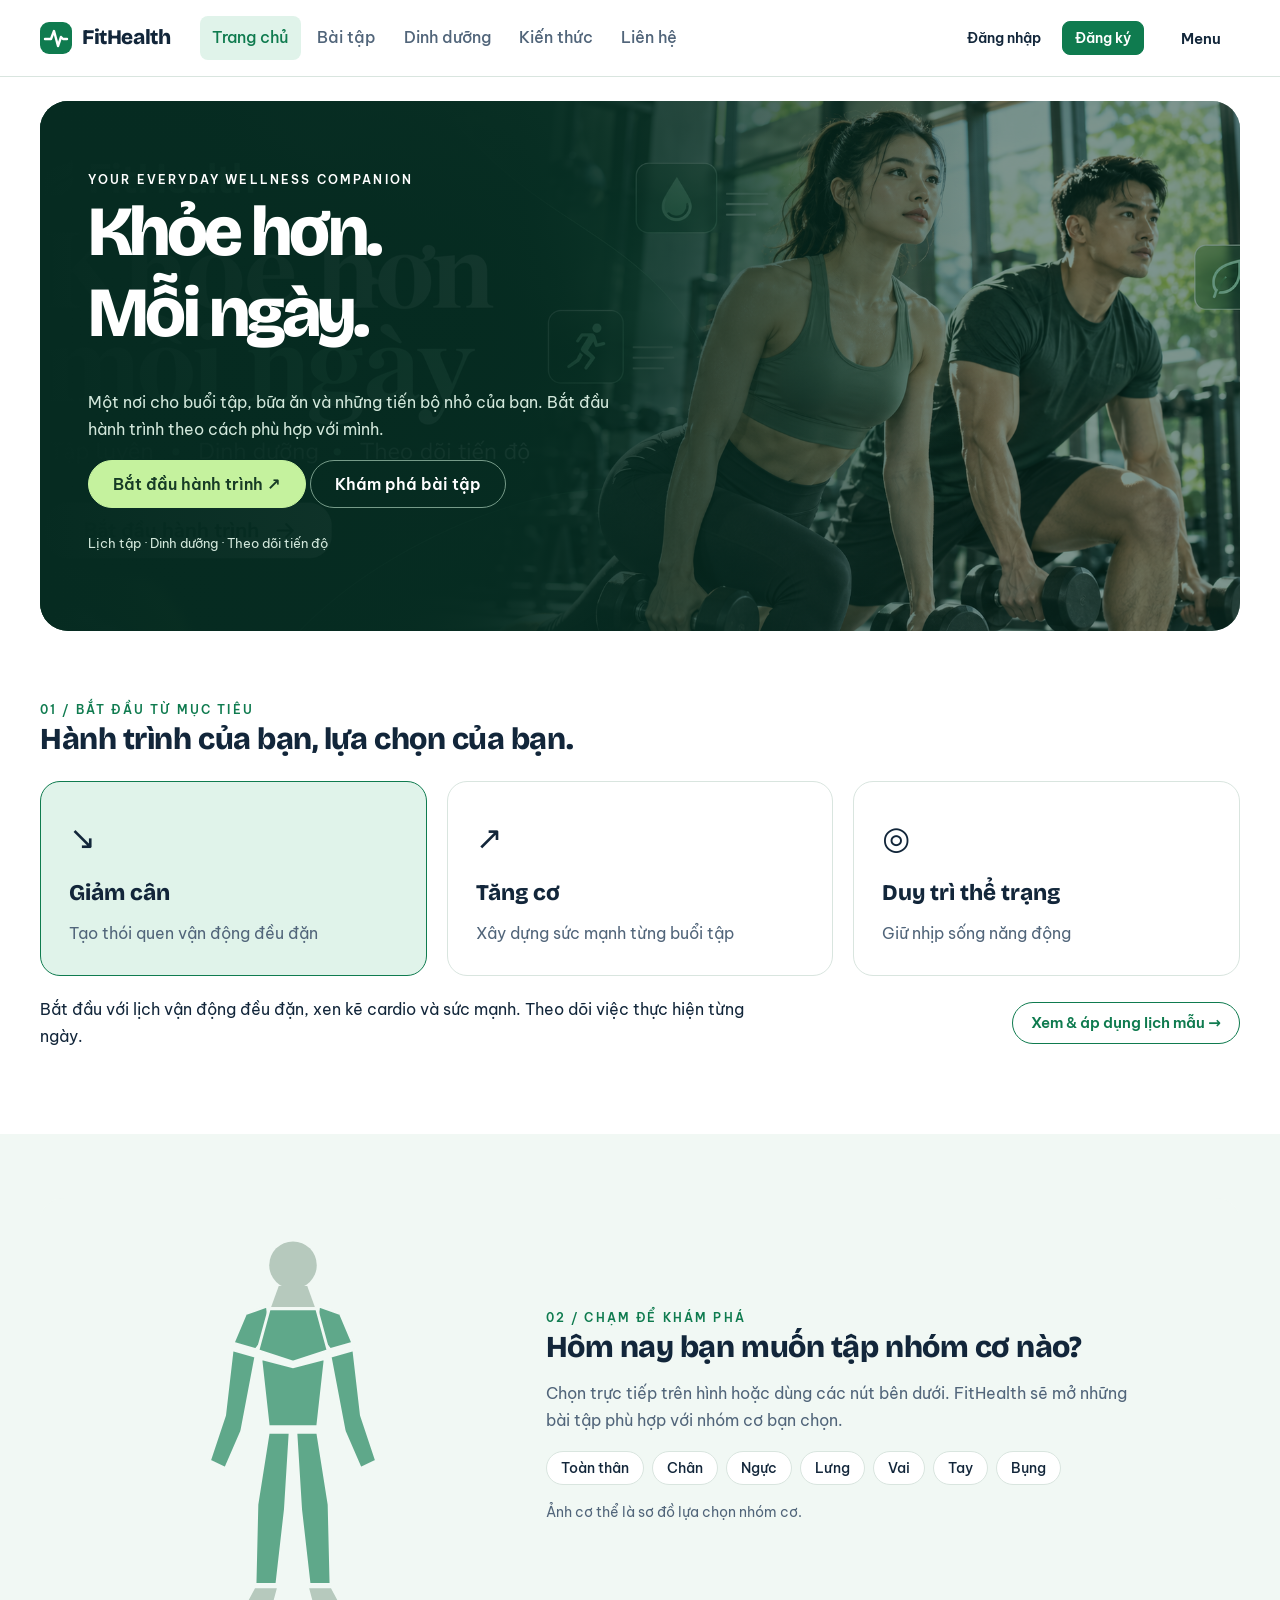
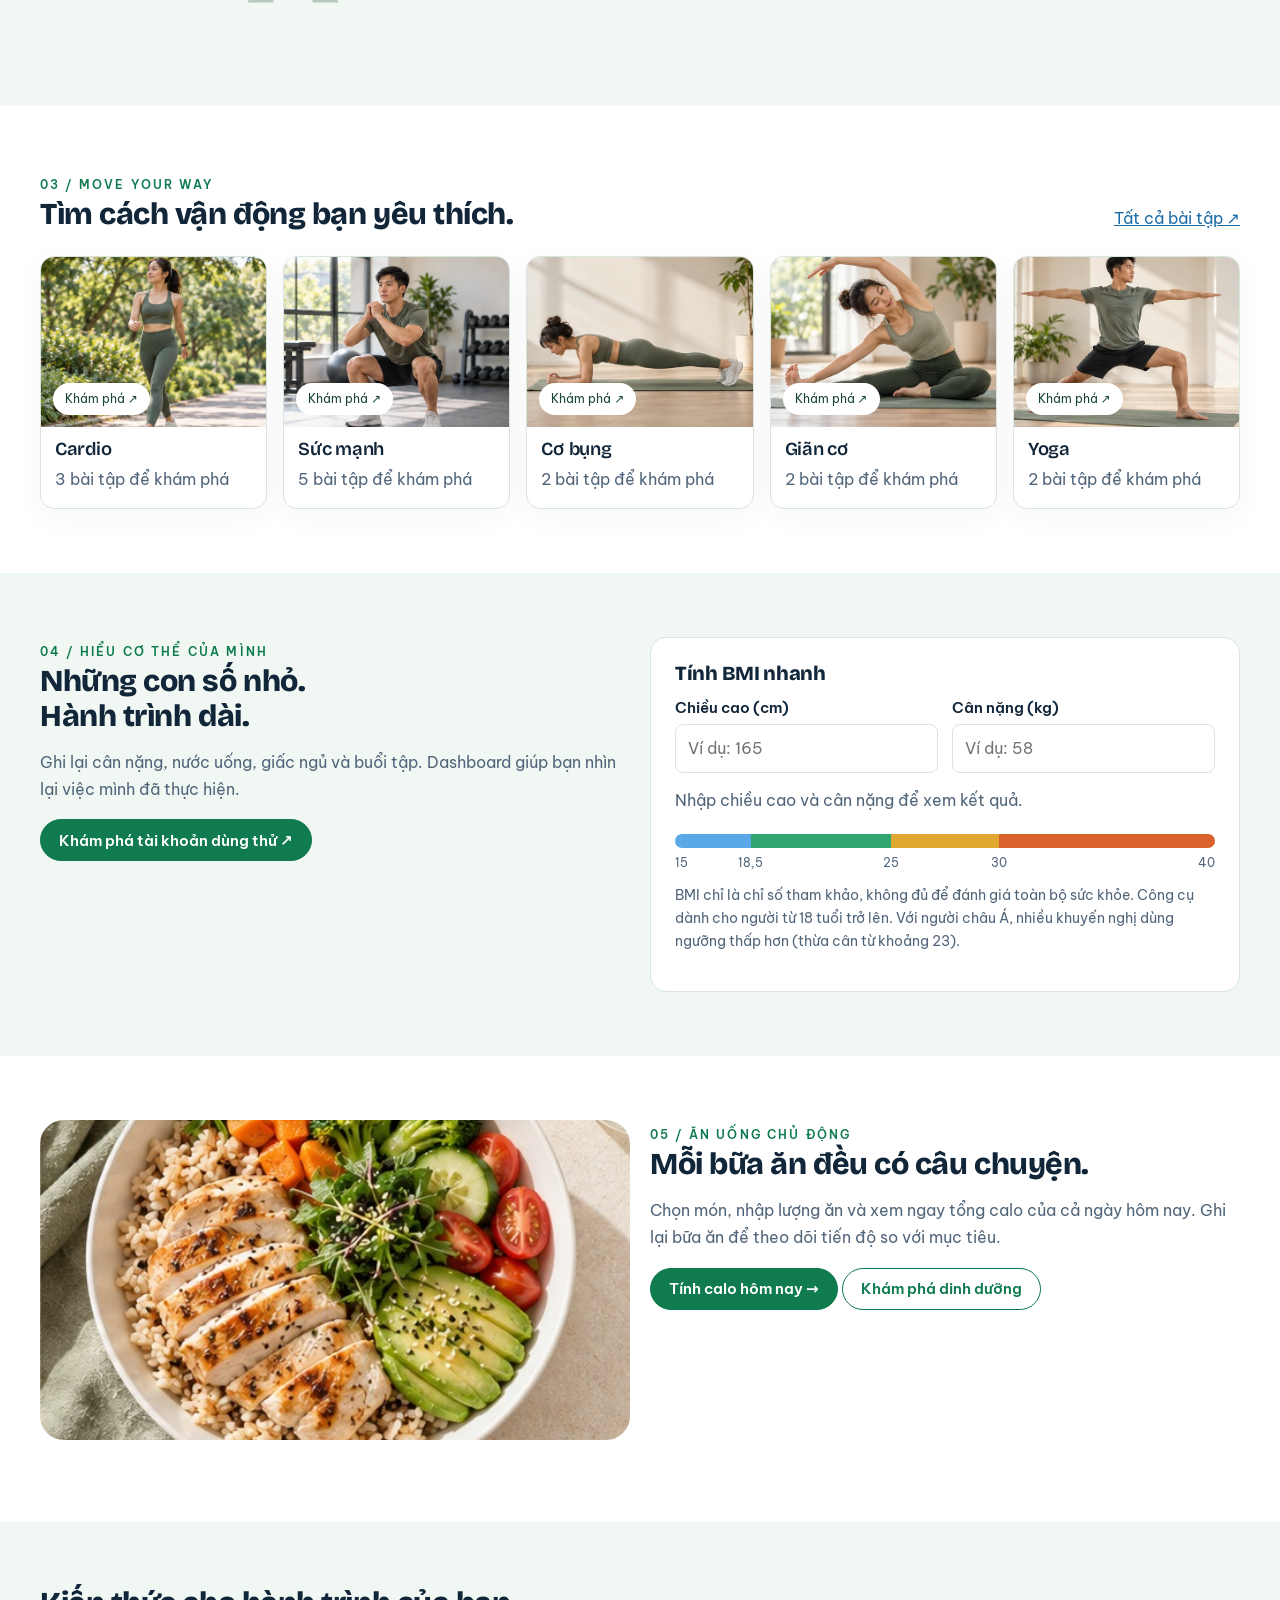
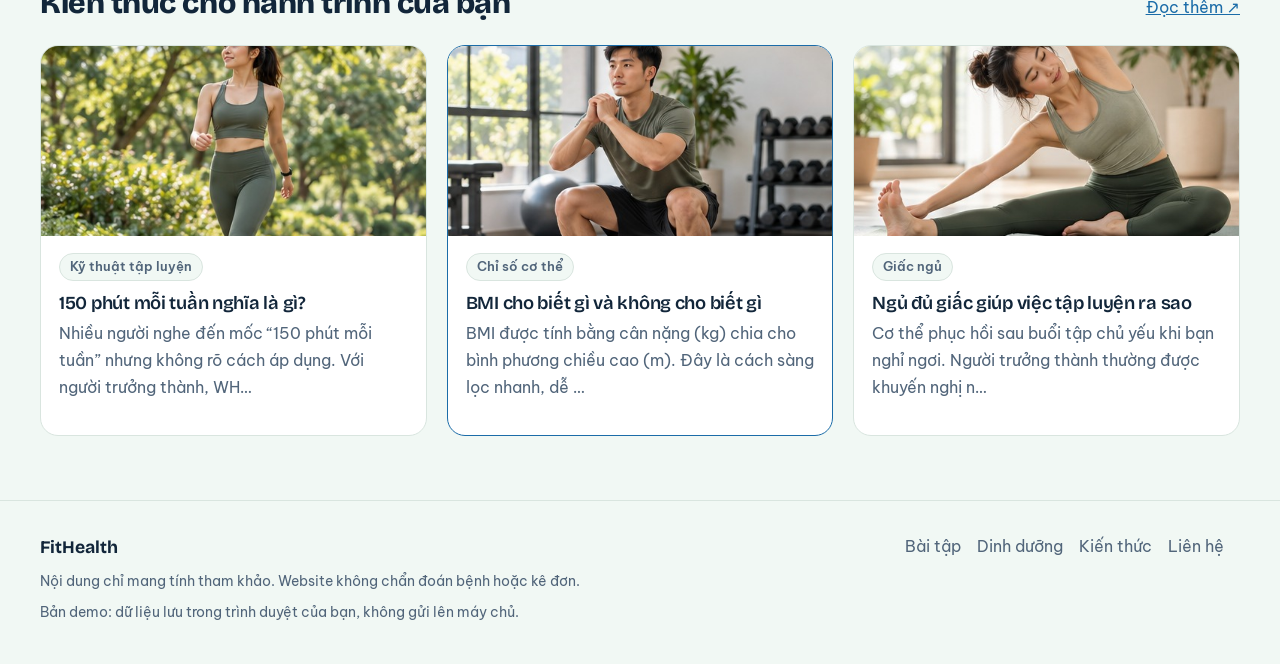
==== FitHealth/index.html @ 4c4681ff "Add files via upload" ====
<!DOCTYPE html>
<html lang="vi">
<head>
<meta charset="utf-8">
<meta name="viewport" content="width=device-width, initial-scale=1, viewport-fit=cover">
<title>FitHealth – Chăm sóc sức khỏe và thể hình</title>
<link rel="preconnect" href="https://fonts.googleapis.com">
<link rel="preconnect" href="https://fonts.gstatic.com" crossorigin>
<link href="https://fonts.googleapis.com/css2?family=Be+Vietnam+Pro:wght@400;500;600&family=Bricolage+Grotesque:opsz,wght@12..96,600;12..96,800&display=swap" rel="stylesheet">
<style>
:root{
  --bg:#ffffff; --bg2:#f1f8f4; --ink:#12263a; --ink2:#51657a; --line:#d9e5df;
  --green:#0f7b4f; --green-h:#0a6340; --on-green:#ffffff; --green-t:#e0f3ea;
  --blue:#1b6ca8; --blue-t:#e1eef9; --amber:#a86a0a; --amber-t:#fbf0d9;
  --red:#b3261e; --red-t:#fbe8e5; --focus:#1b6ca8;
  --f-body:"Be Vietnam Pro",system-ui,-apple-system,"Segoe UI",Roboto,Arial,sans-serif;
  --f-disp:"Bricolage Grotesque","Be Vietnam Pro",system-ui,-apple-system,"Segoe UI",Arial,sans-serif;
  box-sizing:border-box; padding-top:env(safe-area-inset-top,0px); padding-bottom:env(safe-area-inset-bottom,0px);
  color-scheme:light;
}
@media (prefers-color-scheme: dark){
  :root:not([data-theme="light"]){
    --bg:#0d1a22; --bg2:#122630; --ink:#e8f1ee; --ink2:#a3b6b2; --line:#27414b;
    --green:#3fc08a; --green-h:#66d4a5; --on-green:#06231a; --green-t:#133a2c;
    --blue:#62b0ec; --blue-t:#12324a; --amber:#e6b44f; --amber-t:#3a2d0f;
    --red:#f08a82; --red-t:#3e1b19; --focus:#62b0ec; color-scheme:dark;
  }
}
:root[data-theme="dark"]{
  --bg:#0d1a22; --bg2:#122630; --ink:#e8f1ee; --ink2:#a3b6b2; --line:#27414b;
  --green:#3fc08a; --green-h:#66d4a5; --on-green:#06231a; --green-t:#133a2c;
  --blue:#62b0ec; --blue-t:#12324a; --amber:#e6b44f; --amber-t:#3a2d0f;
  --red:#f08a82; --red-t:#3e1b19; --focus:#62b0ec; color-scheme:dark;
}
html{scroll-padding-top:calc(env(safe-area-inset-top,0px) + 72px)}
*,*::before,*::after{box-sizing:border-box}
body{margin:0;background:var(--bg);color:var(--ink);font-family:var(--f-body);font-size:16px;line-height:1.6;-webkit-text-size-adjust:100%}
h1,h2,h3{font-family:var(--f-disp);line-height:1.15;letter-spacing:-.015em;margin:0 0 .5em;font-weight:800}
h1{font-size:clamp(1.9rem,4.6vw,3.2rem);letter-spacing:-.025em}
h2{font-size:clamp(1.4rem,2.6vw,1.9rem)}
h3{font-size:1.15rem;font-weight:600}
p{margin:0 0 1em;max-width:68ch}
a{color:var(--blue)}
img,svg{max-width:100%}
.muted{color:var(--ink2)}
.wrap{max-width:1160px;margin:0 auto;padding:0 20px}
:focus-visible{outline:3px solid var(--focus);outline-offset:2px;border-radius:4px}
.skip{position:absolute;left:-999px;top:8px;background:var(--green);color:var(--on-green);padding:8px 14px;border-radius:8px;z-index:100}
.skip:focus{left:8px}

/* header */
.top{position:sticky;top:env(safe-area-inset-top,0px);z-index:30;background:var(--bg);border-bottom:1px solid var(--line)}
.top .wrap{display:flex;align-items:center;gap:18px;min-height:64px}
.logo{display:flex;align-items:center;gap:10px;text-decoration:none;color:var(--ink);font-family:var(--f-disp);font-weight:800;font-size:1.3rem;letter-spacing:-.02em}
.logo svg{width:32px;height:32px}
.nav{display:flex;gap:4px;margin-left:12px;flex:1}
.nav a{color:var(--ink2);text-decoration:none;padding:8px 12px;border-radius:8px;font-weight:500}
.nav a:hover{background:var(--bg2);color:var(--ink)}
.nav a[aria-current="page"]{color:var(--green);background:var(--green-t)}
.acts{display:flex;gap:8px;align-items:center}
.burger{display:none}
@media (max-width:860px){
  .burger{display:inline-flex;margin-left:auto}
  .nav,.acts{display:none}
  .top.open .wrap{flex-wrap:wrap;padding-bottom:12px}
  .top.open .nav{display:flex;flex-direction:column;width:100%;margin:0}
  .top.open .acts{display:flex;width:100%}
}

/* controls */
.btn{display:inline-flex;align-items:center;justify-content:center;gap:6px;border:1px solid var(--green);background:var(--green);color:var(--on-green);font:600 .95rem var(--f-body);padding:10px 18px;border-radius:10px;cursor:pointer;text-decoration:none;min-height:42px}
.btn:hover{background:var(--green-h);border-color:var(--green-h)}
.btn.sec{background:transparent;color:var(--green)}
.btn.sec:hover{background:var(--green-t)}
.btn.ghost{background:transparent;border-color:transparent;color:var(--ink)}
.btn.ghost:hover{background:var(--bg2)}
.btn.danger{background:transparent;border-color:var(--red);color:var(--red)}
.btn.danger:hover{background:var(--red-t)}
.btn.sm{padding:6px 12px;min-height:34px;font-size:.88rem;border-radius:8px}
.btn.lg{padding:13px 24px;font-size:1.02rem}
.btn[disabled]{opacity:.5;cursor:not-allowed}
.fld{display:flex;flex-direction:column;gap:4px;margin-bottom:14px}
.fld label{font-weight:600;font-size:.92rem}
.fld small{color:var(--ink2)}
input,select,textarea{font:inherit;color:var(--ink);background:var(--bg);border:1px solid var(--line);border-radius:8px;padding:10px 12px;min-height:42px;width:100%}
input:hover,select:hover,textarea:hover{border-color:var(--ink2)}
textarea{resize:vertical}
.row{display:grid;grid-template-columns:repeat(auto-fit,minmax(170px,1fr));gap:0 14px}
.err{color:var(--red);margin:0 0 10px;font-weight:500}
.ok{color:var(--green);font-weight:500}
.tag{display:inline-block;font-size:.8rem;font-weight:600;padding:2px 10px;border-radius:99px;background:var(--bg2);color:var(--ink2);border:1px solid var(--line)}
.t-green{background:var(--green-t);color:var(--green);border-color:transparent}
.t-blue{background:var(--blue-t);color:var(--blue);border-color:transparent}
.t-amber{background:var(--amber-t);color:var(--amber);border-color:transparent}
.t-red{background:var(--red-t);color:var(--red);border-color:transparent}
.tags{display:flex;gap:6px;flex-wrap:wrap}

/* sections */
section.sec{padding:56px 0}
section.alt{background:var(--bg2)}
.shead{display:flex;justify-content:space-between;align-items:end;gap:16px;margin-bottom:24px;flex-wrap:wrap}
.shead h2{margin:0}
.pagehead{padding:36px 0 8px}
.pagehead p{color:var(--ink2)}

/* hero */
.hero{padding:48px 0 56px;border-bottom:1px solid var(--line)}
.hero-g{display:grid;grid-template-columns:1.15fr .85fr;gap:48px;align-items:center}
.hero p.lead{font-size:1.15rem;color:var(--ink2)}
.hero .cta{display:flex;gap:12px;flex-wrap:wrap;margin-top:24px}
@media (max-width:900px){.hero-g{grid-template-columns:1fr;gap:28px}}
.bmi-panel{border:1px solid var(--line);border-radius:16px;padding:24px;background:var(--bg)}
.bmi-panel h2{font-size:1.25rem}
.bmi-v{display:flex;align-items:center;gap:12px;margin:8px 0 0}
.bmi-v strong{font:800 2.6rem var(--f-disp);line-height:1}
.scale{display:flex;height:14px;border-radius:99px;overflow:hidden;position:relative;margin-top:20px}
.scale i{display:block;height:100%}
.s-blue{background:#5aa9e6}.s-green{background:#2fa56f}.s-amber{background:#e0a82e}.s-red{background:#d9622b}
.mk{position:absolute;top:-4px;width:6px;height:22px;background:var(--ink);border:2px solid var(--bg);border-radius:4px;transform:translateX(-50%);transition:left .35s ease}
.scale-l{position:relative;height:20px;font-size:.78rem;color:var(--ink2);margin-top:4px}
.scale-l span{position:absolute;transform:translateX(-50%)}
.scale-l span:first-child{transform:none}
.scale-l span:last-child{transform:translateX(-100%)}
@media (prefers-reduced-motion:reduce){*{transition:none!important;animation:none!important}}
.fine{font-size:.85rem;color:var(--ink2);margin-top:12px}

/* tiles + cards */
.tiles{display:grid;grid-template-columns:repeat(auto-fit,minmax(190px,1fr));gap:16px}
.tile{display:block;text-decoration:none;color:var(--ink);border:1px solid var(--line);border-radius:14px;overflow:hidden;background:var(--bg);transition:border-color .15s}
.tile:hover{border-color:var(--green)}
.tile .art{display:block;width:100%;height:auto}
.tile .tb{padding:12px 14px 14px}
.tile h3{margin:0 0 6px}
.cols3{display:grid;grid-template-columns:repeat(auto-fit,minmax(260px,1fr));gap:20px}
.post{display:block;text-decoration:none;color:var(--ink);border-top:3px solid var(--green);padding-top:12px}
.post:nth-child(2){border-color:var(--blue)}
.post h3{margin-bottom:6px}
.post:hover h3{text-decoration:underline}
.steps{list-style:none;padding:0;margin:0;display:grid;grid-template-columns:repeat(auto-fit,minmax(230px,1fr));gap:20px;counter-reset:s}
.steps li{counter-increment:s;padding-left:46px;position:relative}
.steps li::before{content:counter(s);position:absolute;left:0;top:0;width:34px;height:34px;border-radius:50%;background:var(--green);color:var(--on-green);display:grid;place-items:center;font:800 1rem var(--f-disp)}
.band{background:var(--green);color:var(--on-green);border-radius:18px;padding:36px;display:flex;justify-content:space-between;gap:24px;align-items:center;flex-wrap:wrap}
.band h2{margin:0 0 6px}
.band p{margin:0}
.band .btn{background:var(--on-green);color:var(--green);border-color:var(--on-green)}
.chips{display:flex;gap:8px;flex-wrap:wrap;margin:16px 0}
.chip{border:1px solid var(--line);background:var(--bg);color:var(--ink);padding:7px 14px;border-radius:99px;font:500 .9rem var(--f-body);cursor:pointer}
.chip:hover{border-color:var(--green)}
.chip[aria-pressed="true"]{background:var(--green);color:var(--on-green);border-color:var(--green)}
.filters{display:grid;grid-template-columns:2fr 1fr 1fr 1fr;gap:12px;margin-top:8px}
@media (max-width:760px){.filters{grid-template-columns:1fr 1fr}.filters>:first-child{grid-column:1/-1}}
.empty{border:1px dashed var(--line);border-radius:14px;padding:32px;text-align:center;color:var(--ink2)}

/* detail */
.detail{display:grid;grid-template-columns:1fr 1.1fr;gap:36px;padding:28px 0 56px}
@media (max-width:860px){.detail{grid-template-columns:1fr}}
.detail .art{border-radius:16px;width:100%;height:auto}
.crumb{font-size:.9rem;padding-top:24px}
.vidbox{margin-bottom:16px}
.vidframe{position:relative;width:100%;aspect-ratio:16/9;border-radius:16px;overflow:hidden;background:#000;border:1px solid var(--line)}
.vidframe iframe,.vidframe video{position:absolute;inset:0;width:100%;height:100%;border:0}
.vidempty{display:flex;flex-direction:column;gap:10px;align-items:flex-start;background:var(--bg2);border:1px dashed var(--line);border-radius:16px;padding:20px}
.vidempty b{font-family:var(--f-disp);font-size:1.05rem}
.vidlinks{display:flex;flex-wrap:wrap;gap:10px;margin-top:10px}
.steps-ol{padding-left:22px}.steps-ol li{margin-bottom:10px}
.note{background:var(--amber-t);color:var(--ink);border-radius:10px;padding:12px 16px;font-size:.92rem}
.prose p{max-width:68ch;margin-bottom:1.1em}
.prose{font-size:1.04rem}

/* tables */
.scroll{overflow-x:auto;border:1px solid var(--line);border-radius:12px}
table{border-collapse:collapse;width:100%;font-size:.93rem}
th,td{padding:10px 14px;text-align:left;border-bottom:1px solid var(--line);vertical-align:top}
th{background:var(--bg2);font-weight:600;white-space:nowrap}
tr:last-child td{border-bottom:0}
td.n,th.n{text-align:right;font-variant-numeric:tabular-nums}
.ta{display:flex;gap:6px;flex-wrap:wrap}

/* shell */
.shell{display:grid;grid-template-columns:220px 1fr;gap:32px;padding:28px 20px 64px}
.side{display:flex;flex-direction:column;gap:2px;position:sticky;top:calc(env(safe-area-inset-top,0px) + 80px);align-self:start}
.side a{text-decoration:none;color:var(--ink2);padding:9px 12px;border-radius:8px;font-weight:500}
.side a:hover{background:var(--bg2);color:var(--ink)}
.side a[aria-current="page"]{background:var(--green-t);color:var(--green)}
.side .gl{font-size:.82rem;color:var(--ink2);padding:10px 12px 4px}
@media (max-width:860px){
  .shell{grid-template-columns:1fr;gap:16px}
  .side{flex-direction:row;overflow-x:auto;position:static;padding-bottom:6px;border-bottom:1px solid var(--line)}
  .side a{white-space:nowrap}.side .gl{display:none}
}
.ph{display:flex;justify-content:space-between;align-items:center;gap:12px;flex-wrap:wrap;margin-bottom:20px}
.ph h1{font-size:clamp(1.5rem,3vw,2.1rem);margin:0}
.pn{border:1px solid var(--line);border-radius:14px;padding:20px;margin-bottom:20px;background:var(--bg)}
.pn>h2{font-size:1.15rem}
.stats{display:grid;grid-template-columns:repeat(auto-fit,minmax(170px,1fr));gap:14px;margin-bottom:20px}
.stat{border:1px solid var(--line);border-radius:12px;padding:14px 16px}
.stat b{display:block;font:800 1.8rem var(--f-disp);line-height:1.1}
.stat span{color:var(--ink2);font-size:.88rem}
.two{display:grid;grid-template-columns:1fr 1fr;gap:20px}
@media (max-width:900px){.two{grid-template-columns:1fr}}
.bar{height:10px;background:var(--bg2);border-radius:99px;overflow:hidden;border:1px solid var(--line)}
.bar i{display:block;height:100%;background:var(--green)}
.chart{width:100%;height:auto;display:block}
.chart text{fill:var(--ink2);font-size:11px;font-family:var(--f-body)}
.item{display:flex;justify-content:space-between;gap:12px;align-items:center;padding:10px 0;border-bottom:1px solid var(--line);flex-wrap:wrap}
.item:last-child{border-bottom:0}
.item.done .nm{text-decoration:line-through;color:var(--ink2)}
.plan-h{display:flex;justify-content:space-between;gap:12px;flex-wrap:wrap;align-items:center;margin-bottom:6px}
.plan-h h3{margin:0}
.macro{display:grid;grid-template-columns:repeat(4,1fr);gap:8px;margin-top:10px}
.macro div{background:var(--bg2);border-radius:8px;padding:8px 10px;text-align:center}
.macro b{display:block;font-family:var(--f-disp);font-size:1.15rem}
.macro span{font-size:.78rem;color:var(--ink2)}
.check{list-style:none;padding:0;margin:0}
.check li{display:flex;gap:10px;padding:6px 0;align-items:center}
.check .dot{width:22px;height:22px;border-radius:50%;border:2px solid var(--line);display:grid;place-items:center;flex:none;font-size:.8rem}
.check .on .dot{background:var(--green);border-color:var(--green);color:var(--on-green)}

/* auth */
.auth{max-width:440px;margin:40px auto 72px;padding:0 20px}
.auth .pn{padding:28px}
.demo{background:var(--blue-t);border-radius:10px;padding:12px 14px;font-size:.9rem;margin-bottom:18px}
.demo code{font-family:ui-monospace,Menlo,Consolas,monospace;font-size:.88rem}

/* dialog */
dialog{border:1px solid var(--line);border-radius:16px;padding:0;background:var(--bg);color:var(--ink);width:min(560px,calc(100vw - 24px));max-height:calc(100vh - 24px)}
dialog::backdrop{background:rgba(8,18,24,.55)}
.mform{padding:24px}
.mform h2{font-size:1.25rem}
.mact{display:flex;justify-content:flex-end;gap:8px;margin-top:6px}
#toast{position:fixed;left:50%;bottom:calc(20px + env(safe-area-inset-bottom,0px));transform:translateX(-50%) translateY(20px);background:var(--ink);color:var(--bg);padding:10px 18px;border-radius:10px;opacity:0;pointer-events:none;transition:opacity .2s,transform .2s;z-index:60;max-width:calc(100vw - 32px)}
#toast.show{opacity:1;transform:translateX(-50%)}

details.faq{border-bottom:1px solid var(--line);padding:12px 0}
details.faq summary{cursor:pointer;font-weight:600}
details.faq p{margin:8px 0 0;color:var(--ink2)}

footer{border-top:1px solid var(--line);background:var(--bg2);padding:32px 0 40px;margin-top:0}
footer .fg{display:flex;gap:32px;flex-wrap:wrap;justify-content:space-between}
footer a{color:var(--ink2);text-decoration:none;margin-right:16px}
footer a:hover{color:var(--green)}

body{background:var(--bg);line-height:1.7}.wrap{max-width:1240px}.top .wrap{min-height:76px}.btn{border-radius:99px}.pn,.tile,.stat{box-shadow:0 8px 30px rgba(16,60,39,.04)}.tile{transition:transform .2s,box-shadow .2s}.tile:hover{transform:translateY(-5px);box-shadow:0 16px 36px rgba(16,60,39,.12)}.photo-art{height:210px;background-image:url('assets/activities.png');background-size:300% 200%;background-repeat:no-repeat}.detail .photo-art{height:380px;border-radius:24px}.featurehero{position:relative;background:#073326;color:#fff;border-radius:28px;overflow:hidden;margin:24px auto 0;min-height:500px}.hero-photo{position:absolute;inset:0;background:url('assets/banner.png') center/cover;opacity:.48}.featurehero:after{content:'';position:absolute;inset:0;background:linear-gradient(90deg,#062b21 0%,rgba(6,43,33,.88) 40%,transparent 80%)}.hero-copy{position:relative;z-index:1;padding:64px 48px;max-width:620px}.hero-copy h1{font-size:clamp(2.5rem,5.5vw,4.5rem);letter-spacing:-.05em}.hero-copy p{color:#d3e8dc}.eyebrow{text-transform:uppercase;letter-spacing:.18em;font-size:.75rem;font-weight:600}.hero-copy .btn{background:#c5f29e;border-color:#c5f29e;color:#173b26}.hero-copy .btn.sec{background:transparent;color:white;border-color:#769b89}.goalgrid{display:grid;grid-template-columns:repeat(3,1fr);gap:20px}.goal-card{padding:28px;border:1px solid var(--line);border-radius:20px;background:var(--bg);text-align:left;color:var(--ink);cursor:pointer;font:inherit}.goal-card:hover,.goal-card.selected{border-color:var(--green);background:var(--green-t)}.goal-card b{display:block;font:800 1.4rem var(--f-disp);margin:14px 0}.goal-icon{font-size:2rem}.goal-summary{padding:20px 0;display:flex;align-items:center;justify-content:space-between;gap:20px;flex-wrap:wrap}.visual-panel{display:grid;grid-template-columns:.8fr 1.2fr;gap:32px;align-items:center;padding:32px;border-radius:24px;background:var(--bg2)}.muscle-map{height:380px;width:100%;max-width:300px;display:block;margin:auto}.muscle-map [data-muscle]{cursor:pointer;fill:#5fa88a;stroke:#f1f8f4;stroke-width:3;transition:fill .2s}.muscle-map [data-muscle]:hover,.muscle-map [data-muscle]:focus{fill:#d5b243;outline:none}.muscle-map [data-muscle].chosen{fill:#e5b845}.quickmetrics{display:grid;grid-template-columns:repeat(3,1fr);gap:20px}.ring{--progress:0;display:grid;place-items:center;width:116px;height:116px;border-radius:50%;background:conic-gradient(var(--green) calc(var(--progress)*1%),var(--line) 0);margin:12px auto}.ring:before{content:'';width:94px;height:94px;border-radius:50%;background:var(--bg);grid-area:1/1}.ring strong{position:relative;grid-area:1/1;font-size:1.25rem}.ringcard{text-align:center;padding:20px;border:1px solid var(--line);border-radius:20px}.timerface{font:800 4rem var(--f-disp);text-align:center;letter-spacing:-.04em;margin:20px 0}.weekgrid{display:grid;grid-template-columns:repeat(7,1fr);gap:8px;margin:20px 0}.daycard{padding:12px 8px;border:1px solid var(--line);border-radius:12px;font-size:.8rem;background:var(--bg2)}.daycard b{display:block;color:var(--green)}.numberpill{width:42px;height:42px;background:var(--green-t);border-radius:12px;display:grid;place-items:center;font-weight:800}.mealhero{height:240px;border-radius:18px;background-image:url('assets/activities.png');background-size:300% 200%;background-position:100% 100%;margin-bottom:18px}.tile .photo-art:after{content:'Khám phá ↗';position:relative;top:166px;left:14px;font-size:.75rem;background:white;color:#174632;border-radius:99px;padding:6px 12px}.sectionintro{max-width:600px;color:var(--ink2)}.post{border:1px solid var(--line);border-radius:18px;overflow:hidden;padding:0 0 18px}.post>h3,.post>p,.post>span,.post>small{margin-left:18px;margin-right:18px}.post .photo-art{height:170px;margin:0 0 16px}.post .photo-art:after{display:none}section.sec{padding:64px 0}.timeractions{display:flex;justify-content:center;gap:8px;flex-wrap:wrap}
@media(max-width:760px){.hero-copy{padding:42px 24px}.featurehero{min-height:450px}.hero-photo{background-position:65% center}.goalgrid,.quickmetrics{grid-template-columns:1fr}.visual-panel{grid-template-columns:1fr;padding:24px}.weekgrid{grid-template-columns:repeat(2,1fr)}.detail .photo-art{height:270px}.featurehero{margin-top:14px}.nav a{font-size:.88rem}}

/* calo + ảnh */
.bar i.over{background:var(--amber)}
.calnum{display:flex;align-items:baseline;gap:10px;flex-wrap:wrap;margin:6px 0 10px}.calnum b{font:800 2.6rem var(--f-disp);letter-spacing:-.03em}
.calsplit{display:grid;gap:8px}.calrow{display:grid;grid-template-columns:92px 1fr 84px;gap:12px;align-items:center;font-size:.9rem}.calrow b{text-align:right;font-weight:600}
.calcard .macro{margin:14px 0 0}
.mealhero{background-image:url('assets/photos/meal.jpg');background-size:cover;background-position:center;height:320px;border-radius:24px}
#main .pn>.mealhero{height:170px;background-position:center 35%}
.post{transition:transform .2s,box-shadow .2s;background:var(--bg)}.post:hover{transform:translateY(-4px);box-shadow:0 14px 32px rgba(16,60,39,.12)}
.post .photo-art{height:190px;border-radius:0}
.artcover .photo-art{height:340px;border-radius:24px;margin:12px 0 24px}
@media(max-width:760px){.artcover .photo-art{height:220px}.calrow{grid-template-columns:78px 1fr 78px}}

.tile .photo-art{height:170px;border-radius:0;margin:0}
.vidplay{position:absolute;inset:0;width:100%;height:100%;border:0;padding:0;background:#000;cursor:pointer}
.vidplay img{width:100%;height:100%;object-fit:cover;opacity:.88;transition:opacity .2s}.vidplay:hover img{opacity:1}
.vidbtn{position:absolute;inset:0;margin:auto;width:72px;height:50px;border-radius:14px;background:#e62117;color:#fff;display:grid;place-items:center;font-size:1.5rem;box-shadow:0 6px 20px rgba(0,0,0,.35)}

.tile .photo-art{position:relative}
.tile .photo-art:after{position:absolute;top:auto;bottom:12px;left:12px}
</style>
</head>
<body>
<a class="skip" href="#main">Bỏ qua điều hướng</a>
<header class="top" id="top"></header>
<main id="main" tabindex="-1"></main>
<footer>
  <div class="wrap fg">
    <div>
      <strong style="font-family:var(--f-disp);font-size:1.1rem">FitHealth</strong>
      <p class="muted" style="margin:6px 0 0;font-size:.9rem">Nội dung chỉ mang tính tham khảo. Website không chẩn đoán bệnh hoặc kê đơn.</p>
      <p class="muted" style="margin:6px 0 0;font-size:.9rem">Bản demo: dữ liệu lưu trong trình duyệt của bạn, không gửi lên máy chủ.</p>
    </div>
    <nav aria-label="Liên kết chân trang">
      <a href="#/bai-tap">Bài tập</a><a href="#/dinh-duong">Dinh dưỡng</a><a href="#/kien-thuc">Kiến thức</a><a href="#/lien-he">Liên hệ</a>
    </nav>
  </div>
</footer>
<dialog id="dlg" aria-labelledby="dlgt"></dialog>
<div id="toast" role="status" aria-live="polite"></div>

<script>
(function(){
'use strict';

/* ---------- helpers ---------- */
const $=(s,r=document)=>r.querySelector(s);
const esc=s=>String(s==null?'':s).replace(/[&<>"']/g,c=>({'&':'&amp;','<':'&lt;','>':'&gt;','"':'&quot;',"'":'&#39;'}[c]));
const uid=()=>Date.now().toString(36)+Math.random().toString(36).slice(2,7);
const pad=n=>String(n).padStart(2,'0');
const isoOf=d=>`${d.getFullYear()}-${pad(d.getMonth()+1)}-${pad(d.getDate())}`;
const todayISO=()=>isoOf(new Date());
const addDays=(iso,n)=>{const d=new Date(iso+'T00:00:00');d.setDate(d.getDate()+n);return isoOf(d)};
const vd=iso=>iso?String(iso).slice(0,10).split('-').reverse().join('/'):'';
const num=(v,dp=1)=>Number(v).toLocaleString('vi-VN',{maximumFractionDigits:dp});
const age=iso=>{if(!iso)return null;const b=new Date(iso+'T00:00:00'),n=new Date();let a=n.getFullYear()-b.getFullYear();if(n<new Date(n.getFullYear(),b.getMonth(),b.getDate()))a--;return a};
const opt=(arr,sel)=>arr.map(o=>{const [v,l]=Array.isArray(o)?o:[o,o];return `<option value="${esc(v)}"${String(v)===String(sel)?' selected':''}>${esc(l)}</option>`}).join('');

const CATS=['Cardio','Sức mạnh','Cơ bụng','Giãn cơ','Yoga'];
const MUSCLES=['Toàn thân','Chân','Ngực','Lưng','Vai','Tay','Bụng'];
const DIFFS=['Dễ','Trung bình','Khó'];
const PLACES=['Tại nhà','Phòng gym','Ngoài trời'];
const MEALS=['Bữa sáng','Bữa trưa','Bữa tối','Bữa phụ'];
const ACTS=['Ít vận động','Vận động nhẹ','Vận động vừa','Vận động nhiều'];
const GOALS=['Giảm cân','Tăng cơ','Duy trì thể trạng'];
const FBST=['Mới','Đang xử lý','Đã phản hồi'];

/* ---------- storage (localStorage, with in-memory fallback) ---------- */
const KEY='fithealth_db_v1',SKEY='fithealth_session_v1';
let DB=null,sessionId=null;
function lsGet(k){try{return localStorage.getItem(k)}catch(e){return null}}
function lsSet(k,v){try{localStorage.setItem(k,v)}catch(e){}}
function lsDel(k){try{localStorage.removeItem(k)}catch(e){}}
function save(){lsSet(KEY,JSON.stringify(DB))}
async function hashPw(salt,pw){
  try{
    const buf=await crypto.subtle.digest('SHA-256',new TextEncoder().encode(salt+':'+pw));
    return Array.from(new Uint8Array(buf)).map(b=>b.toString(16).padStart(2,'0')).join('');
  }catch(e){let h=5381;for(const c of salt+':'+pw)h=((h<<5)+h+c.charCodeAt(0))>>>0;return 'x'+h.toString(16)}
}

async function seed(){
  const t=todayISO();
  const db={users:[],profiles:{},exercises:[],plans:[],foods:[],meals:[],healthLogs:[],bmi:[],articles:[],feedbacks:[],favorites:[]};
  const mk=async(email,pw,role)=>{const salt=uid();return{id:uid(),email,salt,hash:await hashPw(salt,pw),role,active:true,createdAt:t}};
  const admin=await mk('admin@fithealth.vn','Admin@123','admin');
  const demo=await mk('demo@fithealth.vn','Demo@123','user');
  db.users.push(admin,demo);
  db.profiles[admin.id]={fullName:'Quản trị viên'};
  db.profiles[demo.id]={fullName:'Minh Anh (tài khoản dùng thử)',birthDate:'1998-05-14',gender:'Nữ',heightCm:162,activity:'Vận động nhẹ',goal:'Giảm cân',targetWeight:57};

  const ex=[
   ['Đi bộ nhanh','Cardio','Toàn thân','Không cần dụng cụ','Dễ','Ngoài trời',['Đứng thẳng, mắt nhìn phía trước, vai thả lỏng.','Bước nhanh hơn bình thường, vung tay tự nhiên. Bạn vẫn nói chuyện được nhưng hơi gấp.','Bắt đầu với 15–20 phút, tăng dần theo cảm giác của cơ thể.']],
   ['Nhảy dây','Cardio','Toàn thân','Dây nhảy','Trung bình','Tại nhà',['Cầm hai tay cầm ngang hông, khuỷu tay gần thân.','Xoay dây bằng cổ tay, nhảy thấp khoảng 2–3 cm, tiếp đất nhẹ bằng mũi bàn chân.','Nhảy 30 giây, nghỉ 30 giây, lặp lại 5–8 hiệp.']],
   ['Chạy bộ ngắt quãng','Cardio','Chân','Không cần dụng cụ','Khó','Ngoài trời',['Khởi động bằng đi bộ nhanh 5 phút.','Chạy 1 phút ở mức hơi gắng sức, rồi đi bộ 2 phút để hồi sức.','Lặp lại 5–6 lần, kết thúc bằng đi bộ chậm và giãn cơ chân.']],
   ['Squat','Sức mạnh','Chân','Không cần dụng cụ','Dễ','Tại nhà',['Đứng hai chân rộng bằng vai, mũi chân hơi mở ra ngoài.','Đẩy hông ra sau và hạ người như ngồi xuống ghế, giữ lưng thẳng, đầu gối cùng hướng với mũi chân.','Đẩy qua gót chân để đứng lên, thở ra khi đứng lên.']],
   ['Hít đất','Sức mạnh','Ngực','Không cần dụng cụ','Trung bình','Tại nhà',['Chống hai tay rộng hơn vai một chút, thân người thẳng từ đầu đến gót.','Hạ ngực gần sát sàn, khuỷu tay mở khoảng 45 độ so với thân.','Đẩy người lên về vị trí ban đầu. Nếu còn khó, tập với đầu gối chạm sàn.']],
   ['Deadlift tạ đòn','Sức mạnh','Lưng','Tạ đòn','Khó','Phòng gym',['Đứng hai chân rộng bằng hông, thanh đòn nằm trên giữa bàn chân.','Gập hông, nắm thanh đòn, giữ lưng thẳng và siết bụng.','Đẩy chân xuống sàn để đứng thẳng, giữ tạ sát chân, rồi hạ xuống có kiểm soát. Lần đầu nên tập với tạ nhẹ và có người hướng dẫn.']],
   ['Đẩy vai với tạ đơn','Sức mạnh','Vai','Tạ đơn','Trung bình','Phòng gym',['Ngồi hoặc đứng thẳng, hai tạ đơn đặt ngang vai, lòng bàn tay hướng về phía trước.','Đẩy tạ lên trên đầu đến khi tay gần duỗi thẳng, không ưỡn lưng.','Hạ tạ chậm về ngang vai.']],
   ['Cuốn tay với tạ đơn','Sức mạnh','Tay','Tạ đơn','Dễ','Phòng gym',['Đứng thẳng, hai tay cầm tạ, khuỷu tay sát thân.','Gập khuỷu đưa tạ lên vai, không đung đưa người.','Hạ tạ chậm về vị trí ban đầu.']],
   ['Gập bụng','Cơ bụng','Bụng','Không cần dụng cụ','Dễ','Tại nhà',['Nằm ngửa, gập gối, bàn chân đặt trên sàn, tay đặt nhẹ trước ngực.','Siết bụng, nhấc vai khỏi sàn, không kéo cổ.','Hạ xuống chậm, thở ra khi nâng người lên.']],
   ['Plank','Cơ bụng','Bụng','Thảm tập','Trung bình','Tại nhà',['Chống hai khuỷu tay dưới vai, hai chân duỗi thẳng.','Siết bụng và mông, giữ thân thẳng, không võng lưng hay nhô mông.','Giữ 20–45 giây rồi nghỉ, lặp lại 3 hiệp.']],
   ['Giãn cơ đùi sau','Giãn cơ','Chân','Không cần dụng cụ','Dễ','Tại nhà',['Ngồi duỗi một chân, chân kia gập lại.','Từ từ gập người về phía bàn chân đang duỗi, giữ lưng thẳng.','Giữ 20–30 giây ở mức căng nhẹ, không đau, rồi đổi bên.']],
   ['Giãn vai và cổ','Giãn cơ','Vai','Không cần dụng cụ','Dễ','Tại nhà',['Ngồi hoặc đứng thẳng, vai thả lỏng.','Nghiêng đầu sang một bên, tay cùng bên đặt nhẹ lên đầu, không kéo mạnh.','Giữ 20 giây mỗi bên, sau đó kéo một tay ngang ngực và giữ 20 giây.']],
   ['Tư thế chó úp mặt','Yoga','Toàn thân','Thảm yoga','Dễ','Tại nhà',['Bắt đầu ở tư thế bốn điểm chống, hai tay rộng bằng vai, hai chân rộng bằng hông.','Đẩy hông lên cao tạo hình chữ V ngược, đầu gối có thể hơi gập.','Giữ 5 nhịp thở sâu rồi hạ xuống.']],
   ['Tư thế chiến binh II','Yoga','Chân','Thảm yoga','Trung bình','Tại nhà',['Đứng chân rộng khoảng một sải chân, xoay mũi chân phải ra ngoài 90 độ.','Gập gối phải đến khi đầu gối nằm trên cổ chân, hai tay dang ngang.','Nhìn qua tay phải, giữ 5 nhịp thở rồi đổi bên.']]
  ];
  ex.forEach((e,i)=>db.exercises.push({id:'e'+(i+1),name:e[0],cat:e[1],muscle:e[2],equip:e[3],diff:e[4],place:e[5],steps:e[6],active:true}));

  const fd=[
   ['Cơm trắng (đã nấu)',100,'g',130,2.7,28,0.3],['Ức gà luộc',100,'g',165,31,0,3.6],['Trứng gà luộc',100,'g',155,13,1.1,11],
   ['Chuối',100,'g',89,1.1,23,0.3],['Yến mạch khô',100,'g',389,16.9,66,6.9],['Sữa tươi nguyên kem',100,'ml',61,3.2,4.8,3.3],
   ['Khoai lang luộc',100,'g',76,1.4,18,0.1],['Bông cải xanh luộc',100,'g',35,2.4,7.2,0.4],['Đậu phụ',100,'g',76,8,1.9,4.8],
   ['Cá hồi nướng',100,'g',206,22,0,12],['Táo',100,'g',52,0.3,14,0.2],['Bơ',100,'g',160,2,8.5,14.7],['Bánh mì nguyên cám',100,'g',247,13,41,3.4]
  ];
  fd.forEach((f,i)=>db.foods.push({id:'f'+(i+1),name:f[0],refQty:f[1],unit:f[2],cal:f[3],protein:f[4],carbs:f[5],fat:f[6]}));

  const art=[
   ['150 phút mỗi tuần nghĩa là gì?','Kỹ thuật tập luyện','Nhiều người nghe đến mốc “150 phút mỗi tuần” nhưng không rõ cách áp dụng. Với người trưởng thành, WHO khuyến nghị 150 đến 300 phút hoạt động thể lực cường độ vừa mỗi tuần, hoặc 75 đến 150 phút cường độ mạnh, và nên có ít nhất hai buổi tập tăng cường cơ bắp.\n\nCường độ vừa nghĩa là bạn thở nhanh hơn bình thường nhưng vẫn nói chuyện được, ví dụ đi bộ nhanh hoặc đạp xe nhẹ. Bạn có thể chia nhỏ thành 30 phút, 5 ngày mỗi tuần.\n\nNếu mới bắt đầu, hãy đặt mục tiêu thấp hơn và tăng dần. Duy trì đều đặn quan trọng hơn một tuần tập thật nhiều. Nếu có bệnh nền hoặc đang đau, hãy hỏi bác sĩ trước khi tăng cường độ.','Tham khảo: WHO – Physical activity (fact sheet)','https://www.who.int/news-room/fact-sheets/detail/physical-activity'],
   ['BMI cho biết gì và không cho biết gì','Chỉ số cơ thể','BMI được tính bằng cân nặng (kg) chia cho bình phương chiều cao (m). Đây là cách sàng lọc nhanh, dễ tính, và được dùng rộng rãi để phân nhóm thiếu cân, bình thường, thừa cân và béo phì.\n\nTuy nhiên BMI không phân biệt khối cơ và khối mỡ, không cho biết mỡ tập trung ở đâu, và không thay thế việc khám sức khỏe. Một người tập tạ lâu năm có thể có BMI cao nhưng tỷ lệ mỡ thấp. Ngưỡng phân loại cũng có thể khác với người châu Á.\n\nHãy dùng BMI như một con số tham khảo, và theo dõi thêm cân nặng theo thời gian, vòng eo, mức năng lượng và giấc ngủ.','Tham khảo: WHO – Obesity and overweight (fact sheet)','https://www.who.int/news-room/fact-sheets/detail/obesity-and-overweight'],
   ['Ngủ đủ giấc giúp việc tập luyện ra sao','Giấc ngủ','Cơ thể phục hồi sau buổi tập chủ yếu khi bạn nghỉ ngơi. Người trưởng thành thường được khuyến nghị ngủ từ 7 giờ trở lên mỗi đêm, dù nhu cầu mỗi người có khác nhau.\n\nKhi ngủ thiếu, bạn dễ mệt hơn, khó tập trung và thấy buổi tập nặng hơn bình thường. Hãy thử đi ngủ và thức dậy vào giờ cố định, hạn chế màn hình trước khi ngủ.\n\nTrong mục Theo dõi sức khỏe, bạn có thể ghi số giờ ngủ mỗi ngày để xem mối liên hệ với cảm giác khi tập.','Tham khảo: khuyến nghị về thời lượng ngủ của người trưởng thành (CDC, Hoa Kỳ)',''],
   ['Cách đọc bảng dinh dưỡng và tính khẩu phần','Dinh dưỡng','Mỗi thực phẩm trong FitHealth có một lượng tham chiếu, ví dụ 100 g. Năng lượng và các chất dinh dưỡng được ghi cho đúng lượng đó.\n\nĐể tính cho khẩu phần thực tế, lấy lượng bạn ăn chia cho lượng tham chiếu rồi nhân với giá trị trong bảng. Ví dụ ức gà luộc có 165 kcal trên 100 g, nếu bạn ăn 150 g thì được 165 × 150 ÷ 100 = 247,5 kcal.\n\nGiá trị trong bản demo là số gần đúng. Khi dùng cho mục đích thật, hãy đối chiếu với bảng thành phần thực phẩm hoặc nhãn sản phẩm.','Bài hướng dẫn cách tính theo tỷ lệ; số liệu thực phẩm trong demo cần đối chiếu nguồn chính thức.',''],
   ['Ghi nhật ký nước uống: thói quen nhỏ, dễ duy trì','Thói quen sinh hoạt','Lượng nước cần thiết khác nhau tùy cân nặng, thời tiết và mức vận động, nên không có một con số đúng cho mọi người. Điều quan trọng là bạn nhận ra mình thường uống nhiều hay ít.\n\nHãy đặt một chai nước ở nơi dễ thấy và ghi lại mỗi lần uống. Sau vài ngày bạn sẽ thấy khung giờ nào hay quên uống. Màu nước tiểu vàng nhạt thường là dấu hiệu bạn đang uống khá đủ.\n\nNếu bác sĩ đã dặn bạn hạn chế hoặc tăng lượng nước vì lý do sức khỏe, hãy làm theo chỉ dẫn đó.','Bài viết mẫu cho bản demo; cần bổ sung nguồn tham khảo khi dùng dữ liệu thật.','']
  ];
  art.forEach((a,i)=>db.articles.push({id:'a'+(i+1),title:a[0],category:a[1],content:a[2],author:'Ban biên tập FitHealth',source:a[3],sourceUrl:a[4],publishedAt:addDays(t,-(i*4+1)),status:'Đã xuất bản',sample:true}));

  const W=[62.4,62.2,62.3,62.0,61.9,61.9,61.6,61.7,61.4,61.3,61.2,61.0,61.1,60.8];
  const WA=[1500,1800,2000,1700,2200,1600,1900,2100,1800,2000,1500,2300,1900,1200];
  const SL=[6.5,7,7.5,6,7,8,7.5,6.5,7,7,6.5,7.5,8,7];
  W.forEach((w,i)=>db.healthLogs.push({id:uid(),userId:demo.id,date:addDays(t,i-13),weight:w,water:WA[i],sleep:SL[i],notes:''}));
  db.bmi.push({id:uid(),userId:demo.id,date:addDays(t,-13),heightCm:162,weight:62.4,bmi:62.4/(1.62*1.62)});
  db.bmi.push({id:uid(),userId:demo.id,date:t,heightCm:162,weight:60.8,bmi:60.8/(1.62*1.62)});

  db.plans.push({id:uid(),userId:demo.id,name:'Toàn thân tại nhà',date:t,span:'day',items:[
    {id:uid(),exId:'e4',sets:3,reps:12,duration:0,done:true,actual:{sets:3,reps:12,duration:0,notes:'Hơi mỏi đùi'},completedOn:t},
    {id:uid(),exId:'e10',sets:3,reps:0,duration:1,done:false},
    {id:uid(),exId:'e1',sets:1,reps:0,duration:20,done:false}]});
  db.plans.push({id:uid(),userId:demo.id,name:'Cardio nhẹ buổi sáng',date:addDays(t,-1),span:'day',items:[
    {id:uid(),exId:'e1',sets:1,reps:0,duration:25,done:true,actual:{sets:1,reps:0,duration:25,notes:''},completedOn:addDays(t,-1)}]});

  const m=(type,items)=>db.meals.push({id:uid(),userId:demo.id,date:t,type,items});
  m('Bữa sáng',[{foodId:'f5',qty:50},{foodId:'f6',qty:200},{foodId:'f4',qty:100}]);
  m('Bữa trưa',[{foodId:'f1',qty:150},{foodId:'f2',qty:120},{foodId:'f8',qty:100}]);

  db.feedbacks.push({id:uid(),userId:demo.id,subject:'Muốn thêm bài tập cho người mới',content:'Mình mong có thêm nhiều bài tập tại nhà cho người mới bắt đầu.',status:'Đã phản hồi',reply:'Cảm ơn bạn. Chúng tôi sẽ bổ sung thêm bài tập tại nhà trong các lần cập nhật tới.',createdAt:addDays(t,-5),repliedAt:addDays(t,-4)});
  return db;
}

/* ---------- data accessors ---------- */
const me=()=>{const u=DB.users.find(x=>x.id===sessionId&&x.active);return u||null};
const prof=id=>DB.profiles[id]||{};
const exOf=id=>DB.exercises.find(e=>e.id===id);
const foodOf=id=>DB.foods.find(f=>f.id===id);
const byDateDesc=(a,b)=>(b.date||'').localeCompare(a.date||'');
const myLogs=u=>DB.healthLogs.filter(l=>l.userId===u).sort((a,b)=>a.date.localeCompare(b.date));
const latestW=u=>{const l=myLogs(u).filter(x=>x.weight>0);return l.length?l[l.length-1]:null};
const planStatus=p=>{const n=p.items.length,d=p.items.filter(i=>i.done).length;if(!n||!d)return'Chưa tập';return d===n?'Hoàn thành':'Đang tập'};
const foodVals=(f,q)=>{const r=q/f.refQty;return{cal:f.cal*r,protein:f.protein*r,carbs:f.carbs*r,fat:f.fat*r}};
const sumItems=items=>items.reduce((s,it)=>{const f=foodOf(it.foodId);if(!f)return s;const v=foodVals(f,it.qty);return{cal:s.cal+v.cal,protein:s.protein+v.protein,carbs:s.carbs+v.carbs,fat:s.fat+v.fat}},{cal:0,protein:0,carbs:0,fat:0});

/* ---------- BMI ---------- */
const bmiOf=(h,w)=>w/((h/100)**2);
const bmiCat=b=>b<18.5?['Thiếu cân','blue']:b<25?['Bình thường','green']:b<30?['Thừa cân','amber']:['Béo phì','red'];
const bmiErr=(h,w)=>{
  if(!(h>0)||!(w>0))return'Nhập chiều cao và cân nặng lớn hơn 0.';
  if(h<100||h>250)return'Chiều cao cần nằm trong khoảng 100–250 cm.';
  if(w<20||w>300)return'Cân nặng cần nằm trong khoảng 20–300 kg.';
  return null;
};
function bmiScale(p){
  return `<div class="scale" aria-hidden="true"><i class="s-blue" style="width:14%"></i><i class="s-green" style="width:26%"></i><i class="s-amber" style="width:20%"></i><i class="s-red" style="width:40%"></i><b class="mk" id="${p}mk" style="left:0;display:none"></b></div>
  <div class="scale-l" aria-hidden="true"><span style="left:0">15</span><span style="left:14%">18,5</span><span style="left:40%">25</span><span style="left:60%">30</span><span style="left:100%">40</span></div>`;
}
function bmiBox(p,h,w){
  return `<div class="row">
    <div class="fld"><label for="${p}h">Chiều cao (cm)</label><input id="${p}h" type="number" inputmode="decimal" step="any" min="0" value="${h||''}" placeholder="Ví dụ: 165"></div>
    <div class="fld"><label for="${p}w">Cân nặng (kg)</label><input id="${p}w" type="number" inputmode="decimal" step="any" min="0" value="${w||''}" placeholder="Ví dụ: 58"></div></div>
    <div id="${p}r" aria-live="polite"></div>${bmiScale(p)}`;
}
function updBmi(p){
  const hi=$('#'+p+'h'),wi=$('#'+p+'w'),r=$('#'+p+'r'),mk=$('#'+p+'mk');
  if(!hi.value&&!wi.value){r.innerHTML='<p class="muted" style="margin:0">Nhập chiều cao và cân nặng để xem kết quả.</p>';mk.style.display='none';return null}
  const h=parseFloat(hi.value),w=parseFloat(wi.value),e=bmiErr(h,w);
  if(e){r.innerHTML=`<p class="err" style="margin:0">${e}</p>`;mk.style.display='none';return null}
  const b=bmiOf(h,w),c=bmiCat(b);
  mk.style.display='block';mk.style.left=((Math.min(40,Math.max(15,b))-15)/25*100)+'%';
  r.innerHTML=`<p class="bmi-v"><strong>${num(b,1)}</strong><span class="tag t-${c[1]}">${c[0]}</span></p>`;
  return{h,w,b};
}
const BMI_NOTE='BMI chỉ là chỉ số tham khảo, không đủ để đánh giá toàn bộ sức khỏe. Công cụ dành cho người từ 18 tuổi trở lên. Với người châu Á, nhiều khuyến nghị dùng ngưỡng thấp hơn (thừa cân từ khoảng 23).';

/* ---------- art + charts ---------- */
const ART={
  'Cardio':['#1b6ca8','<path d="M14 42H42L50 24L62 60L72 36L78 42H106" fill="none" stroke="#1b6ca8" stroke-width="4" stroke-linecap="round" stroke-linejoin="round"/>'],
  'Sức mạnh':['#0f7b4f','<path d="M38 40H82" stroke="#0f7b4f" stroke-width="4" stroke-linecap="round"/><rect x="28" y="26" width="9" height="28" rx="3" fill="#0f7b4f"/><rect x="83" y="26" width="9" height="28" rx="3" fill="#0f7b4f"/><rect x="20" y="32" width="6" height="16" rx="2" fill="#0f7b4f"/><rect x="94" y="32" width="6" height="16" rx="2" fill="#0f7b4f"/>'],
  'Cơ bụng':['#4b5cc4','<g fill="none" stroke="#4b5cc4" stroke-width="3.5"><rect x="38" y="16" width="19" height="14" rx="6"/><rect x="63" y="16" width="19" height="14" rx="6"/><rect x="38" y="34" width="19" height="14" rx="6"/><rect x="63" y="34" width="19" height="14" rx="6"/><rect x="38" y="52" width="19" height="14" rx="6"/><rect x="63" y="52" width="19" height="14" rx="6"/></g>'],
  'Giãn cơ':['#4f8f1f','<g fill="none" stroke="#4f8f1f" stroke-width="4" stroke-linecap="round"><circle cx="60" cy="18" r="6"/><path d="M60 26V50M60 32L40 22M60 32L80 22M60 50L48 68M60 50L72 68"/></g>'],
  'Yoga':['#12807f','<g fill="none" stroke="#12807f" stroke-width="4" stroke-linecap="round" stroke-linejoin="round"><circle cx="60" cy="18" r="6"/><path d="M60 26V46M60 34L46 46M60 34L74 46M60 46Q40 52 34 60H86Q80 52 60 46"/></g>']
};
function ytId(u){u=(u||'').trim();if(!u)return'';const m=u.match(/(?:youtu\.be\/|youtube(?:-nocookie)?\.com\/(?:watch\?(?:.*&)?v=|embed\/|shorts\/|live\/))([\w-]{11})/)||u.match(/^([\w-]{11})$/);return m?m[1]:''}
const VID_FILE=/^https?:\/\/\S+\.(mp4|webm|ogg)(\?\S*)?$/i;
function ytSearch(e){return 'https://www.youtube.com/results?search_query='+encodeURIComponent('hướng dẫn tập '+e.name+' đúng kỹ thuật')}
function videoBlock(e){
  const v=(e.video||'').trim(),id=ytId(v);
  if(id){const file=location.protocol==='file:';
    return `<div class="vidbox"><div class="vidframe"><button class="vidplay" data-t="${esc(e.name)}" onclick="App.playVideo('${id}',this)" aria-label="Phát video hướng dẫn: ${esc(e.name)}"><img src="https://i.ytimg.com/vi/${id}/hqdefault.jpg" alt="" loading="lazy"><span class="vidbtn" aria-hidden="true">▶</span></button></div>${file?'<p class="fine">Bạn đang mở file trực tiếp nên YouTube không cho phát trong trang (lỗi 153). Bấm phát sẽ mở video ở tab mới. Để xem ngay trong trang, hãy mở website bằng file <b>MO_WEBSITE.bat</b> (Windows) hoặc <b>MO_WEBSITE.command</b> (Mac) trong thư mục FitHealth.</p>':''}<div class="vidlinks"><a class="btn sec sm" href="https://www.youtube.com/watch?v=${id}" target="_blank" rel="noopener">Mở trên YouTube ↗</a><a class="btn ghost sm" href="${ytSearch(e)}" target="_blank" rel="noopener">Xem thêm video khác</a></div></div>`}
  if(VID_FILE.test(v))return `<div class="vidbox"><div class="vidframe"><video controls preload="metadata" aria-label="Video hướng dẫn: ${esc(e.name)}"><source src="${esc(v)}">Trình duyệt không hỗ trợ video.</video></div></div>`;
  return `<div class="vidbox"><div class="vidempty"><b>Video hướng dẫn</b><span class="muted">Chưa có video riêng cho bài này. Bạn có thể tìm video hướng dẫn động tác trên YouTube.</span><a class="btn sm" href="${ytSearch(e)}" target="_blank" rel="noopener">Tìm video hướng dẫn ↗</a></div></div>`;
}
const PHOTO={'Cardio':['walk','center 22%'],'Sức mạnh':['squat','center 28%'],'Cơ bụng':['plank','center 62%'],'Giãn cơ':['stretch','center 48%'],'Yoga':['yoga','center 32%'],'Ăn uống':['meal','center']};
const ARTCAT={'Kỹ thuật tập luyện':'Cardio','Chỉ số cơ thể':'Sức mạnh','Giấc ngủ':'Giãn cơ','Dinh dưỡng':'Ăn uống','Thói quen sinh hoạt':'Yoga'};
function art(cat){const ph=PHOTO[cat]||PHOTO['Cardio'];return `<div class="art photo-art" style="background-image:url('assets/photos/${ph[0]}.jpg');background-size:cover;background-position:${ph[1]}" role="img" aria-label="Ảnh minh họa: ${esc(cat)}"></div>`;}
const artFor=c=>art(ARTCAT[c]||'Cardio');
function lineChart(pts,o={}){
  if(pts.length<2)return'<p class="muted">Cần ít nhất 2 lần ghi cân nặng để vẽ biểu đồ.</p>';
  const W=640,H=240,L=46,R=16,T=16,B=30,ys=pts.map(p=>p.y);if(o.target)ys.push(o.target);
  let mn=Math.min(...ys),mx=Math.max(...ys);const pd=(mx-mn)*.18||1;mn-=pd;mx+=pd;
  const X=i=>L+(W-L-R)*(i/(pts.length-1)),Y=v=>T+(H-T-B)*(1-(v-mn)/(mx-mn));
  let g='';for(let k=0;k<4;k++){const v=mn+(mx-mn)*k/3,y=Y(v);g+=`<line x1="${L}" x2="${W-R}" y1="${y}" y2="${y}" stroke="var(--line)"/><text x="${L-6}" y="${y+4}" text-anchor="end">${num(v,1)}</text>`}
  const d=pts.map((p,i)=>`${i?'L':'M'}${X(i).toFixed(1)} ${Y(p.y).toFixed(1)}`).join('');
  const dots=pts.map((p,i)=>`<circle cx="${X(i).toFixed(1)}" cy="${Y(p.y).toFixed(1)}" r="3.5" fill="var(--green)"><title>${esc(p.x)}: ${num(p.y,1)}</title></circle>`).join('');
  const tg=o.target?`<line x1="${L}" x2="${W-R}" y1="${Y(o.target)}" y2="${Y(o.target)}" stroke="var(--blue)" stroke-dasharray="6 5" stroke-width="2"/><text x="${W-R}" y="${Y(o.target)-6}" text-anchor="end" style="fill:var(--blue)">Mục tiêu ${num(o.target,1)}</text>`:'';
  const mid=Math.floor((pts.length-1)/2);
  const xl=[0,mid,pts.length-1].filter((v,i,a)=>a.indexOf(v)===i).map(i=>`<text x="${X(i)}" y="${H-8}" text-anchor="${i===0?'start':i===pts.length-1?'end':'middle'}">${esc(pts[i].x)}</text>`).join('');
  return `<svg class="chart" viewBox="0 0 ${W} ${H}" role="img" aria-label="Biểu đồ cân nặng theo thời gian, từ ${num(pts[0].y,1)} đến ${num(pts[pts.length-1].y,1)} ${o.unit||''}">${g}${tg}<path d="${d}" fill="none" stroke="var(--green)" stroke-width="2.5" stroke-linejoin="round"/>${dots}${xl}</svg>`;
}
function barChart(data,label){
  const W=640,H=220,L=36,R=10,T=14,B=30,mx=Math.max(1,...data.map(d=>d.v)),bw=(W-L-R)/data.length;
  let g='';for(let k=0;k<=2;k++){const v=Math.round(mx*k/2),y=T+(H-T-B)*(1-k/2);g+=`<line x1="${L}" x2="${W-R}" y1="${y}" y2="${y}" stroke="var(--line)"/><text x="${L-6}" y="${y+4}" text-anchor="end">${v}</text>`}
  const bars=data.map((d,i)=>{const h=(H-T-B)*d.v/mx,x=L+i*bw+bw*.2;return `<rect x="${x}" y="${H-B-h}" width="${bw*.6}" height="${h}" rx="4" fill="var(--blue)"><title>${esc(d.l)}: ${d.v}</title></rect><text x="${x+bw*.3}" y="${H-10}" text-anchor="middle">${esc(d.l)}</text>`}).join('');
  return `<svg class="chart" viewBox="0 0 ${W} ${H}" role="img" aria-label="${esc(label)}">${g}${bars}</svg>`;
}

/* ---------- UI plumbing ---------- */
let post=null;
function toast(msg){const t=$('#toast');t.textContent=msg;t.classList.add('show');clearTimeout(toast.t);toast.t=setTimeout(()=>t.classList.remove('show'),2600)}
function fld(f){
  const v=f.value==null?'':f.value,id='f_'+f.name,req=f.required?' required':'';let c;
  if(f.type==='select')c=`<select id="${id}" name="${f.name}"${req}>${opt(f.options,v)}</select>`;
  else if(f.type==='textarea')c=`<textarea id="${id}" name="${f.name}" rows="${f.rows||4}"${req}>${esc(v)}</textarea>`;
  else c=`<input id="${id}" name="${f.name}" type="${f.type||'text'}" value="${esc(v)}"${req}${f.type==='number'?' step="any"':''}${f.min!=null?` min="${f.min}"`:''}${f.max!=null?` max="${f.max}"`:''}${f.ph?` placeholder="${esc(f.ph)}"`:''}${f.ac?` autocomplete="${f.ac}"`:''}>`;
  return `<div class="fld"><label for="${id}">${esc(f.label)}</label>${c}${f.hint?`<small>${esc(f.hint)}</small>`:''}</div>`;
}
const flds=a=>a.map(fld).join('');
function modal(title,body,onSubmit,o={}){
  const d=$('#dlg');
  d.innerHTML=`<form class="mform"><h2 id="dlgt">${esc(title)}</h2>${body}<p class="err" id="merr" role="alert"></p><div class="mact"><button type="button" class="btn ghost" onclick="App.closeM()">Hủy</button><button class="btn${o.danger?' danger':''}">${esc(o.submit||'Lưu')}</button></div></form>`;
  d.querySelector('form').onsubmit=async e=>{
    e.preventDefault();
    const r=await onSubmit(Object.fromEntries(new FormData(e.target)));
    if(r===true){d.close();rerender()}else $('#merr').textContent=r||'';
  };
  if(!d.open)d.showModal();
}
function ask(msg,yes,btn){modal('Xác nhận',`<p>${esc(msg)}</p>`,()=>{yes();return true},{submit:btn||'Xác nhận',danger:true})}
const go=p=>{if(location.hash==='#'+p)route();else location.hash='#'+p};
let afterLogin=null;

/* ---------- header ---------- */
function drawHeader(path){
  const u=me();
  const links=[['/','Trang chủ'],['/bai-tap','Bài tập'],['/dinh-duong','Dinh dưỡng'],['/kien-thuc','Kiến thức'],['/lien-he','Liên hệ']];
  const cur=l=>(l==='/'?path==='/':path===l||path.startsWith(l+'/'))?' aria-current="page"':'';
  const acts=u?`<a class="btn sec sm" href="#/${u.role==='admin'?'quan-tri':'tai-khoan'}">${u.role==='admin'?'Quản trị':'Tài khoản'}</a><button class="btn ghost sm" onclick="App.logout()">Đăng xuất</button>`
    :`<a class="btn ghost sm" href="#/dang-nhap">Đăng nhập</a><a class="btn sm" href="#/dang-ky">Đăng ký</a>`;
  $('#top').innerHTML=`<div class="wrap">
    <a class="logo" href="#/" aria-label="FitHealth – Trang chủ"><svg viewBox="0 0 32 32" aria-hidden="true"><rect width="32" height="32" rx="9" fill="#0f7b4f"/><path d="M5 17H11L14 9L18 24L21 15L23 17H27" fill="none" stroke="#fff" stroke-width="2.4" stroke-linecap="round" stroke-linejoin="round"/></svg>FitHealth</a>
    <nav class="nav" aria-label="Điều hướng chính">${links.map(l=>`<a href="#${l[0]}"${cur(l[0])}>${l[1]}</a>`).join('')}</nav>
    <div class="acts">${acts}</div>
    <button class="btn ghost burger" aria-label="Mở menu" aria-expanded="false" onclick="App.menu(this)">Menu</button></div>`;
}

/* ---------- shells ---------- */
function shell(kind,path,title,body,actions=''){
  const U=[['/tai-khoan','Tổng quan'],['/tai-khoan/ho-so','Hồ sơ'],['/tai-khoan/bmi','Công cụ BMI'],['/tai-khoan/lich-tap','Lịch tập'],['/tai-khoan/an-uong','Nhật ký ăn uống'],['/tai-khoan/theo-doi','Theo dõi sức khỏe'],['/tai-khoan/bao-cao','Báo cáo tuần'],['/tai-khoan/gop-y','Góp ý của tôi']];
  const A=[['/quan-tri','Tổng quan'],['/quan-tri/tai-khoan','Tài khoản'],['/quan-tri/bai-tap','Bài tập'],['/quan-tri/thuc-pham','Thực phẩm'],['/quan-tri/bai-viet','Bài viết'],['/quan-tri/gop-y','Góp ý']];
  const L=kind==='admin'?A:U;
  return `<div class="wrap shell"><nav class="side" aria-label="${kind==='admin'?'Menu quản trị':'Menu cá nhân'}"><span class="gl">${kind==='admin'?'Khu quản trị':'Khu cá nhân'}</span>${L.map(l=>`<a href="#${l[0]}"${l[0]===path?' aria-current="page"':''}>${l[1]}</a>`).join('')}</nav>
  <section><div class="ph"><h1>${esc(title)}</h1>${actions}</div>${body}</section></div>`;
}
const pageHead=(t,s)=>`<div class="wrap pagehead"><h1>${esc(t)}</h1>${s?`<p>${esc(s)}</p>`:''}</div>`;

/* ---------- PUBLIC VIEWS ---------- */
function viewHome(){
  const u=me(),cta=u?(u.role==='admin'?'/quan-tri':'/tai-khoan'):'/dang-ky';
  const arts=DB.articles.filter(a=>a.status==='Đã xuất bản').sort((a,b)=>b.publishedAt.localeCompare(a.publishedAt)).slice(0,3);
  post=()=>{['hb'].forEach(p=>{$('#'+p+'h').oninput=$('#'+p+'w').oninput=()=>updBmi(p);updBmi(p)})};
  return `
  <section class="hero"><div class="wrap hero-g">
    <div>
      <h1>Ghi lại buổi tập, bữa ăn và cân nặng ở một nơi.</h1>
      <p class="lead">FitHealth giúp bạn lập lịch tập, tính khẩu phần ăn và theo dõi tiến độ mỗi ngày. Bắt đầu bằng việc xem chỉ số BMI của bạn ở bên cạnh.</p>
      <div class="cta"><a class="btn lg" href="#${cta}">${u?'Vào trang của tôi':'Bắt đầu theo dõi sức khỏe'}</a><a class="btn sec lg" href="#/bai-tap">Xem bài tập</a></div>
    </div>
    <div class="bmi-panel"><h2>Tính BMI nhanh</h2>${bmiBox('hb')}<p class="fine">${esc(BMI_NOTE)}</p>${u?'':'<p class="fine" style="margin-top:6px"><a href="#/dang-ky">Đăng ký</a> để lưu lịch sử các lần đo.</p>'}</div>
  </div></section>

  <section class="sec"><div class="wrap">
    <div class="shead"><h2>Chọn nhóm bài tập</h2><a href="#/bai-tap">Xem tất cả bài tập</a></div>
    <div class="tiles">${CATS.map(c=>`<a class="tile" href="#/bai-tap" onclick="App.exf('cat','${c}')">${art(c)}<div class="tb"><h3>${c}</h3><span class="muted">${DB.exercises.filter(e=>e.cat===c&&e.active).length} bài tập</span></div></a>`).join('')}</div>
  </div></section>

  <section class="sec alt"><div class="wrap">
    <div class="shead"><h2>Cách dùng FitHealth</h2></div>
    <ol class="steps">
      <li><h3>Đăng ký và đăng nhập</h3><span class="muted">Tạo tài khoản bằng email và mật khẩu.</span></li>
      <li><h3>Cập nhật hồ sơ</h3><span class="muted">Nhập thông tin cá nhân và mục tiêu của bạn.</span></li>
      <li><h3>Ghi cân nặng, xem BMI</h3><span class="muted">Chỉ số tham khảo, lưu lại theo thời gian.</span></li>
      <li><h3>Tìm bài tập, tạo lịch</h3><span class="muted">Chọn bài tập, đặt số hiệp, số lần hoặc thời gian.</span></li>
      <li><h3>Ghi kết quả mỗi ngày</h3><span class="muted">Buổi tập, bữa ăn, nước uống và giấc ngủ.</span></li>
      <li><h3>Xem biểu đồ và lịch sử</h3><span class="muted">So tiến độ với mục tiêu bạn đã đặt.</span></li>
    </ol>
  </div></section>

  <section class="sec"><div class="wrap">
    <div class="shead"><h2>Bài viết mới</h2><a href="#/kien-thuc">Xem tất cả bài viết</a></div>
    <div class="cols3">${arts.map(a=>`<a class="post" href="#/kien-thuc/${a.id}">${artFor(a.category)}<span class="tag">${esc(a.category)}</span><h3 style="margin-top:8px">${esc(a.title)}</h3><span class="muted">${esc(a.content.slice(0,120))}…</span></a>`).join('')}</div>
  </div></section>

  <section class="sec" style="padding-top:0"><div class="wrap"><div class="band"><div><h2>Bắt đầu từ hôm nay</h2><p>Tài khoản dùng thử có sẵn dữ liệu mẫu để bạn xem các chức năng.</p></div><a class="btn lg" href="#${u?cta:'/dang-nhap'}">${u?'Vào trang của tôi':'Dùng thử ngay'}</a></div></div></section>`;
}

/* exercises */
const EX={q:'',cat:'',muscle:'',diff:'',place:''};
function exList(){
  const q=EX.q.trim().toLowerCase();
  return DB.exercises.filter(e=>e.active&&(!q||e.name.toLowerCase().includes(q))&&(!EX.cat||e.cat===EX.cat)&&(!EX.muscle||e.muscle===EX.muscle)&&(!EX.diff||e.diff===EX.diff)&&(!EX.place||e.place===EX.place));
}
function exDraw(){
  const l=exList();
  $('#exchips').innerHTML=['',...CATS].map(c=>`<button class="chip" aria-pressed="${EX.cat===c}" onclick="App.exf('cat','${c}')">${c||'Tất cả'}</button>`).join('');
  $('#exres').innerHTML=l.length?`<div class="tiles">${l.map(e=>`<a class="tile" href="#/bai-tap/${e.id}">${art(e.cat)}<div class="tb"><h3>${esc(e.name)}</h3><div class="tags"><span class="tag">${esc(e.muscle)}</span><span class="tag t-${e.diff==='Dễ'?'green':e.diff==='Khó'?'red':'amber'}">${e.diff}</span><span class="tag">${esc(e.place)}</span>${e.video?'<span class="tag t-blue">▶ Có video</span>':''}</div></div></a>`).join('')}</div>`
    :'<div class="empty">Không có bài tập phù hợp. Hãy thử bỏ bớt bộ lọc hoặc đổi từ khóa tìm kiếm.</div>';
  $('#excount').textContent=`${l.length} bài tập`;
}
function viewExercises(){
  post=exDraw;
  return `${pageHead('Bài tập','Tìm bài tập theo tên, nhóm cơ, độ khó và nơi tập.')}
  <div class="wrap" style="padding-bottom:56px">
    <div class="filters">
      <div class="fld" style="margin:0"><label for="exq">Tìm theo tên</label><input id="exq" type="search" value="${esc(EX.q)}" placeholder="Ví dụ: squat" oninput="App.exf('q',this.value)"></div>
      <div class="fld" style="margin:0"><label for="exm">Nhóm cơ</label><select id="exm" onchange="App.exf('muscle',this.value)"><option value="">Tất cả</option>${opt(MUSCLES,EX.muscle)}</select></div>
      <div class="fld" style="margin:0"><label for="exd">Độ khó</label><select id="exd" onchange="App.exf('diff',this.value)"><option value="">Tất cả</option>${opt(DIFFS,EX.diff)}</select></div>
      <div class="fld" style="margin:0"><label for="exp">Nơi tập</label><select id="exp" onchange="App.exf('place',this.value)"><option value="">Tất cả</option>${opt(PLACES,EX.place)}</select></div>
    </div>
    <div class="chips" id="exchips" role="group" aria-label="Nhóm nội dung"></div>
    <p class="muted" id="excount" aria-live="polite"></p>
    <div id="exres"></div>
  </div>`;
}
function viewExercise(id){
  const e=exOf(id);
  if(!e||!e.active)return view404('Không tìm thấy bài tập này.');
  const u=me();
  return `<div class="wrap"><p class="crumb"><a href="#/bai-tap">Bài tập</a> / ${esc(e.name)}</p>
  <div class="detail"><div>${videoBlock(e)}${art(e.cat)}</div><div>
    <h1>${esc(e.name)}</h1>
    <div class="tags" style="margin-bottom:16px"><span class="tag t-blue">${esc(e.cat)}</span><span class="tag">Nhóm cơ: ${esc(e.muscle)}</span><span class="tag">Dụng cụ: ${esc(e.equip)}</span><span class="tag">${e.diff}</span><span class="tag">${esc(e.place)}</span></div>
    <h2>Hướng dẫn</h2><ol class="steps-ol">${e.steps.map(s=>`<li>${esc(s)}</li>`).join('')}</ol>
    <p class="note">Dừng tập nếu thấy đau nhói, chóng mặt hoặc khó thở bất thường. Nếu có bệnh nền hoặc chấn thương, hãy hỏi bác sĩ trước khi tập.</p>
    <div style="margin-top:20px">${u&&u.role==='user'?`<button class="btn" onclick="App.addToPlan('${e.id}')">Thêm vào lịch tập</button>`:u?'':`<a class="btn sec" href="#/dang-nhap">Đăng nhập để thêm vào lịch tập</a>`}</div>
  </div></div></div>`;
}

/* nutrition */
const NU={q:''};
function nuDraw(){
  const q=NU.q.trim().toLowerCase(),l=DB.foods.filter(f=>!q||f.name.toLowerCase().includes(q));
  $('#nures').innerHTML=l.length?`<div class="scroll"><table><thead><tr><th>Thực phẩm</th><th>Khẩu phần tham chiếu</th><th class="n">Năng lượng (kcal)</th><th class="n">Protein (g)</th><th class="n">Carbohydrate (g)</th><th class="n">Chất béo (g)</th></tr></thead><tbody>${l.map(f=>`<tr><td>${esc(f.name)}</td><td>${num(f.refQty,0)} ${esc(f.unit)}</td><td class="n">${num(f.cal,0)}</td><td class="n">${num(f.protein)}</td><td class="n">${num(f.carbs)}</td><td class="n">${num(f.fat)}</td></tr>`).join('')}</tbody></table></div>`:'<div class="empty">Không tìm thấy thực phẩm nào khớp với từ khóa.</div>';
}
function calcFood(){
  const f=foodOf($('#cf').value),q=parseFloat($('#cq').value),r=$('#cr');
  if(!f)return;$('#cu').textContent=f.unit;
  if(!(q>0)){r.innerHTML='<p class="muted">Nhập lượng lớn hơn 0 để tính.</p>';return}
  const v=foodVals(f,q);
  r.innerHTML=`<div class="macro"><div><b>${num(v.cal,0)}</b><span>kcal</span></div><div><b>${num(v.protein)}</b><span>Protein (g)</span></div><div><b>${num(v.carbs)}</b><span>Carb (g)</span></div><div><b>${num(v.fat)}</b><span>Chất béo (g)</span></div></div>`;
}
function calTarget(u){
  if(!u)return null;const p=prof(u.id),lw=latestW(u.id),a=age(p.birthDate);
  if(!p.heightCm||!lw||a==null||a<18||!p.gender)return null;
  const bmr=10*lw.weight+6.25*p.heightCm-5*a+(p.gender==='Nam'?5:p.gender==='Nữ'?-161:-78);
  const f={'Ít vận động':1.2,'Vận động nhẹ':1.375,'Vận động vừa':1.55,'Vận động nhiều':1.725}[p.activity]||1.2;
  const tdee=bmr*f,adj=p.goal==='Giảm cân'?-400:p.goal==='Tăng cơ'?250:0;
  return{tdee:Math.round(tdee),target:Math.round(Math.max(tdee+adj,1200)),goal:p.goal||''};
}
function calBar(kcal,g){
  if(!g)return'';const pct=Math.round(kcal/g.target*100),w=Math.min(pct,100),left=g.target-kcal;
  return `<div class="bar" role="progressbar" aria-valuenow="${w}" aria-valuemin="0" aria-valuemax="100" aria-label="Tiến độ calo trong ngày"><i class="${pct>100?'over':''}" style="width:${w}%"></i></div>
  <p class="fine">Mục tiêu tham khảo khoảng <b>${num(g.target,0)} kcal/ngày</b> (nhu cầu ước tính ${num(g.tdee,0)} kcal${g.goal?`, điều chỉnh theo mục tiêu “${esc(g.goal)}”`:''}). ${left>=0?`Còn khoảng <b>${num(left,0)} kcal</b>.`:`Đã vượt khoảng <b>${num(-left,0)} kcal</b>.`} Đây chỉ là ước tính (công thức Mifflin-St Jeor), không thay thế tư vấn của chuyên gia dinh dưỡng.</p>`;
}
function macroBox(t){return `<div class="macro"><div><b>${num(t.cal,0)}</b><span>kcal</span></div><div><b>${num(t.protein)}</b><span>Protein (g)</span></div><div><b>${num(t.carbs)}</b><span>Carbohydrate (g)</span></div><div><b>${num(t.fat)}</b><span>Chất béo (g)</span></div></div>`}
function calCard(tot,day){
  const u=me(),g=calTarget(u);
  const rows=MEALS.map(t=>{const m=day.find(x=>x.type===t),sm=sumItems(m?m.items:[]),w=tot.cal>0?Math.round(sm.cal/tot.cal*100):0;
    return `<div class="calrow"><span>${t}</span><div class="bar" aria-hidden="true"><i style="width:${w}%"></i></div><b>${num(sm.cal,0)} kcal</b></div>`}).join('');
  return `<div class="pn calcard"><h2>Calo ngày ${vd(MD)}</h2>
  <div class="calnum"><b>${num(tot.cal,0)}</b><span class="muted">kcal đã ăn</span></div>
  ${g?calBar(tot.cal,g):`<p class="fine">Cập nhật chiều cao, ngày sinh, giới tính, mức vận động và ghi cân nặng để xem mục tiêu calo tham khảo. <a href="#/tai-khoan/ho-so">Mở hồ sơ</a></p>`}
  ${macroBox(tot)}
  <h3 style="margin:18px 0 6px;font-size:1rem">Calo theo từng bữa</h3><div class="calsplit">${rows}</div>
  <p class="fine">Tổng được cộng từ lượng thực phẩm bạn nhập, theo tỷ lệ với khẩu phần tham chiếu.</p></div>`;
}
const DAY=[];
function dayDraw(){
  const r=$('#dayres');if(!r)return;
  const tot=sumItems(DAY),u=me(),isU=u&&u.role==='user',g=isU?calTarget(u):null;
  if(!DAY.length){r.innerHTML='<div class="empty">Chưa có món nào. Chọn bữa, thực phẩm và lượng ăn ở trên rồi bấm “Thêm vào ngày”.</div>';return}
  const groups=MEALS.map(m=>{const its=DAY.map((it,i)=>({...it,i})).filter(it=>it.meal===m);if(!its.length)return'';const sm=sumItems(its);
    return `<h3 style="margin:16px 0 2px;font-size:1rem">${m} · ${num(sm.cal,0)} kcal</h3>`+its.map(it=>{const f=foodOf(it.foodId),v=f?foodVals(f,it.qty):{cal:0};
      return `<div class="item"><div>${esc(f?f.name:'Thực phẩm đã bị xóa')} · ${num(it.qty,0)} ${f?esc(f.unit):''}<br><small class="muted">${num(v.cal,0)} kcal</small></div><button class="btn ghost sm" aria-label="Xóa món khỏi ngày" onclick="App.dayDel(${it.i})">Xóa</button></div>`}).join('')}).join('');
  r.innerHTML=`<div class="calnum"><b>${num(tot.cal,0)}</b><span class="muted">kcal trong ngày hôm nay</span></div>${calBar(tot.cal,g)}${macroBox(tot)}${groups}
  <div class="ta" style="margin-top:16px">${isU?'<button class="btn" onclick="App.daySave()">Lưu vào nhật ký hôm nay</button>':'<a class="btn" href="#/dang-nhap">Đăng nhập để lưu và xem mục tiêu calo</a>'}<button class="btn ghost" onclick="App.dayClear()">Xóa tất cả</button></div>`;
}
function dayUnit(){const f=foodOf($('#df').value);if(f)$('#du').textContent=f.unit}
function viewNutrition(){
  post=()=>{nuDraw();calcFood();dayUnit();dayDraw()};
  return `${pageHead('Dinh dưỡng','Tra cứu thực phẩm và tính năng lượng theo lượng bạn thực sự ăn.')}
  <div class="wrap" style="padding-bottom:56px">
    <div class="pn" id="daycalc"><h2>Tính calo ăn trong ngày</h2>
      <p class="muted">Thêm từng món bạn ăn hôm nay, tổng calo và dinh dưỡng cập nhật ngay. Không cần đăng nhập.</p>
      <div class="row"><div class="fld"><label for="dm">Bữa ăn</label><select id="dm">${opt(MEALS)}</select></div>
      <div class="fld"><label for="df">Thực phẩm</label><select id="df" onchange="App.dayUnit()">${opt(DB.foods.map(f=>[f.id,f.name]))}</select></div>
      <div class="fld"><label for="dq">Lượng ăn (<span id="du">g</span>)</label><input id="dq" type="number" step="any" min="0" value="100"></div></div>
      <button class="btn" onclick="App.dayAdd()">Thêm vào ngày</button>
      <div id="dayres" aria-live="polite" style="margin-top:18px"></div></div>
    <div class="pn"><h2>Tính khẩu phần</h2>
      <div class="row"><div class="fld"><label for="cf">Thực phẩm</label><select id="cf" onchange="App.calcFood()">${opt(DB.foods.map(f=>[f.id,f.name]))}</select></div>
      <div class="fld"><label for="cq">Lượng ăn (<span id="cu">g</span>)</label><input id="cq" type="number" step="any" min="0" value="150" oninput="App.calcFood()"></div></div>
      <div id="cr" aria-live="polite"></div>
      <p class="fine">Công thức: giá trị trong bảng × lượng ăn ÷ lượng tham chiếu. Số liệu là giá trị gần đúng dùng cho demo.</p></div>
    <div class="fld" style="max-width:380px"><label for="nuq">Tìm thực phẩm</label><input id="nuq" type="search" value="${esc(NU.q)}" oninput="App.nuf(this.value)" placeholder="Ví dụ: gà"></div>
    <div id="nures"></div>
    ${me()?'':'<p class="muted" style="margin-top:16px"><a href="#/dang-ky">Đăng ký</a> để ghi nhật ký ăn uống và xem tổng dinh dưỡng mỗi ngày.</p>'}
  </div>`;
}

/* articles */
const AR={q:'',cat:''};
function arDraw(){
  const q=AR.q.trim().toLowerCase(),all=DB.articles.filter(a=>a.status==='Đã xuất bản').sort((a,b)=>b.publishedAt.localeCompare(a.publishedAt));
  const cats=['',...new Set(all.map(a=>a.category))];
  const l=all.filter(a=>(!AR.cat||a.category===AR.cat)&&(!q||(a.title+' '+a.content).toLowerCase().includes(q)));
  $('#archips').innerHTML=cats.map(c=>`<button class="chip" aria-pressed="${AR.cat===c}" onclick="App.arf('cat',this.dataset.c)" data-c="${esc(c)}">${esc(c||'Tất cả')}</button>`).join('');
  $('#arres').innerHTML=l.length?`<div class="cols3">${l.map(a=>`<a class="post" href="#/kien-thuc/${a.id}">${artFor(a.category)}<span class="tag">${esc(a.category)}</span><h3 style="margin-top:8px">${esc(a.title)}</h3><p class="muted" style="margin-bottom:6px">${esc(a.content.slice(0,140))}…</p><small class="muted">${vd(a.publishedAt)} · ${esc(a.author)}</small></a>`).join('')}</div>`:'<div class="empty">Không có bài viết phù hợp.</div>';
}
function viewArticles(){
  post=arDraw;
  return `${pageHead('Kiến thức','Bài viết về kỹ thuật tập luyện, dinh dưỡng, giấc ngủ và thói quen sinh hoạt.')}
  <div class="wrap" style="padding-bottom:56px"><div class="fld" style="max-width:380px"><label for="arq">Tìm bài viết</label><input id="arq" type="search" value="${esc(AR.q)}" oninput="App.arf('q',this.value)" placeholder="Ví dụ: giấc ngủ"></div>
  <div class="chips" id="archips" role="group" aria-label="Chủ đề"></div><div id="arres"></div></div>`;
}
function viewArticle(id){
  const a=DB.articles.find(x=>x.id===id&&x.status==='Đã xuất bản');
  if(!a)return view404('Không tìm thấy bài viết này.');
  const u=me(),fav=u&&DB.favorites.some(f=>f.userId===u.id&&f.articleId===a.id);
  return `<div class="wrap" style="max-width:820px"><p class="crumb"><a href="#/kien-thuc">Kiến thức</a> / ${esc(a.category)}</p>
  <div class="artcover">${artFor(a.category)}</div>
  <article style="padding-bottom:56px"><h1>${esc(a.title)}</h1>
  <p class="muted">${vd(a.publishedAt)} · ${esc(a.author)} ${a.sample?'<span class="tag" style="margin-left:6px">Bài viết mẫu</span>':''}</p>
  <div class="prose">${a.content.split(/\n\n+/).map(p=>`<p>${esc(p)}</p>`).join('')}</div>
  <p class="note"><strong>Nguồn tham khảo:</strong> ${a.sourceUrl?`<a href="${esc(a.sourceUrl)}" target="_blank" rel="noopener">${esc(a.source)}</a>`:esc(a.source||'Chưa có')}</p>
  ${u&&u.role==='user'?`<button class="btn sec" onclick="App.fav('${a.id}')">${fav?'Bỏ khỏi bài yêu thích':'Lưu bài yêu thích'}</button>`:''}
  </article></div>`;
}

/* contact */
function viewContact(){
  const u=me();
  const faqs=[['FitHealth có thay thế bác sĩ hoặc chuyên gia dinh dưỡng không?','Không. Nội dung chỉ mang tính tham khảo. Website không chẩn đoán bệnh hoặc kê đơn.'],['BMI có chính xác không?','BMI là chỉ số sàng lọc nhanh, không phân biệt cơ và mỡ. Hãy dùng như một con số tham khảo.'],['Dữ liệu của tôi được lưu ở đâu?','Trong bản demo này, dữ liệu lưu ngay trong trình duyệt của bạn và không gửi đi đâu.'],['Tôi có thể xóa dữ liệu của mình không?','Có. Bạn có thể xóa từng bản ghi trong các mục Lịch tập, Ăn uống, Theo dõi và BMI.'],['Làm sao để nhận phản hồi cho góp ý?','Đăng nhập, gửi góp ý, rồi xem trạng thái và câu trả lời trong mục Góp ý của tôi.']];
  return `${pageHead('Liên hệ và góp ý','Chúng tôi đọc mọi góp ý và phản hồi trong tài khoản của bạn.')}
  <div class="wrap two" style="padding-bottom:56px">
    <div><div class="pn"><h2>Thông tin liên hệ</h2><p style="margin:0 0 6px">Email: support@fithealth.example</p><p style="margin:0 0 6px">Giờ hỗ trợ: Thứ Hai – Thứ Sáu, 8:00–17:00</p><p class="fine" style="margin:0">Thông tin liên hệ trong bản demo là dữ liệu mẫu.</p></div>
    <h2>Câu hỏi thường gặp</h2>${faqs.map(f=>`<details class="faq"><summary>${esc(f[0])}</summary><p>${esc(f[1])}</p></details>`).join('')}</div>
    <div class="pn"><h2>Gửi góp ý</h2>${u&&u.role==='user'?`<form onsubmit="return App.sendFb(event)">${flds([{name:'subject',label:'Tiêu đề',required:true},{name:'content',label:'Nội dung',type:'textarea',required:true}])}<p class="err" id="fberr"></p><button class="btn">Gửi góp ý</button></form>`:`<p>Bạn cần đăng nhập để gửi góp ý và nhận phản hồi.</p><a class="btn" href="#/dang-nhap">Đăng nhập</a>`}</div>
  </div>`;
}
function view404(m){return `<div class="wrap pagehead" style="padding-bottom:80px"><h1>Không tìm thấy trang</h1><p>${esc(m||'Đường dẫn bạn mở không tồn tại.')}</p><a class="btn" href="#/">Về trang chủ</a></div>`}

/* auth */
function viewLogin(){
  return `<div class="auth"><div class="pn"><h1 style="font-size:1.7rem">Đăng nhập</h1>
  <div class="demo"><strong>Tài khoản dùng thử</strong><br>Người dùng: <code>demo@fithealth.vn</code> / <code>Demo@123</code><br>Quản trị: <code>admin@fithealth.vn</code> / <code>Admin@123</code></div>
  <form onsubmit="return App.login(event)">${flds([{name:'email',label:'Email',type:'email',required:true,ac:'username'},{name:'password',label:'Mật khẩu',type:'password',required:true,ac:'current-password'}])}<p class="err" id="aerr" role="alert"></p><button class="btn" style="width:100%">Đăng nhập</button></form>
  <p class="muted" style="margin:14px 0 0">Chưa có tài khoản? <a href="#/dang-ky">Đăng ký</a></p></div></div>`;
}
function viewRegister(){
  return `<div class="auth"><div class="pn"><h1 style="font-size:1.7rem">Đăng ký</h1>
  <form onsubmit="return App.register(event)">${flds([{name:'fullName',label:'Họ tên',required:true,ac:'name'},{name:'email',label:'Email',type:'email',required:true,ac:'username'},{name:'password',label:'Mật khẩu',type:'password',required:true,ac:'new-password',hint:'Ít nhất 8 ký tự, gồm cả chữ và số.'},{name:'password2',label:'Nhập lại mật khẩu',type:'password',required:true,ac:'new-password'}])}<p class="err" id="aerr" role="alert"></p><button class="btn" style="width:100%">Tạo tài khoản</button></form>
  <p class="muted" style="margin:14px 0 0">Đã có tài khoản? <a href="#/dang-nhap">Đăng nhập</a></p></div></div>`;
}

/* ---------- USER VIEWS ---------- */
function uOverview(){
  const u=me(),p=prof(u.id),lw=latestW(u.id),t=todayISO();
  const bmi=lw&&p.heightCm?bmiOf(p.heightCm,lw.weight):null,bc=bmi?bmiCat(bmi):null;
  const plans=DB.plans.filter(x=>x.userId===u.id),done=plans.filter(x=>planStatus(x)==='Hoàn thành');
  const wkStart=addDays(t,-6),weekDone=done.filter(x=>x.date>=wkStart&&x.date<=t).length;
  const tl=myLogs(u.id).find(l=>l.date===t),tm=sumItems(DB.meals.filter(m=>m.userId===u.id&&m.date===t).flatMap(m=>m.items));
  const next=plans.filter(x=>planStatus(x)!=='Hoàn thành'&&x.date>=t).sort((a,b)=>a.date.localeCompare(b.date))[0];
  const logs=myLogs(u.id).filter(l=>l.weight>0&&l.date>=addDays(t,-13)&&l.date<=t);
  const steps=[['Cập nhật hồ sơ và mục tiêu',!!(p.heightCm&&p.goal),'/tai-khoan/ho-so'],['Ghi cân nặng',!!lw,'/tai-khoan/theo-doi'],['Xem chỉ số BMI tham khảo',DB.bmi.some(b=>b.userId===u.id),'/tai-khoan/bmi'],['Tạo lịch tập',plans.length>0,'/tai-khoan/lich-tap'],['Ghi bữa ăn',DB.meals.some(m=>m.userId===u.id),'/tai-khoan/an-uong']];
  return shell('user','/tai-khoan',`Xin chào, ${(p.fullName||'bạn').split(' (')[0]}`,`
  <div class="stats">
    <div class="stat"><b>${lw?num(lw.weight,1)+' kg':'—'}</b><span>Cân nặng gần nhất</span></div>
    <div class="stat"><b>${bmi?num(bmi,1):'—'}</b><span>BMI ${bc?`<span class="tag t-${bc[1]}">${bc[0]}</span>`:'(cần chiều cao và cân nặng)'}</span></div>
    <div class="stat"><b>${weekDone}</b><span>Buổi tập hoàn thành trong 7 ngày</span></div>
    <div class="stat"><b>${tl&&tl.water?num(tl.water,0):0} ml</b><span>Nước uống hôm nay</span></div>
    <div class="stat"><b>${num(tm.cal,0)}</b><span>kcal đã ghi hôm nay${(()=>{const g=calTarget(u);return g?' · mục tiêu ~'+num(g.target,0):''})()}</span></div>
  </div>
  <div class="two"><div class="pn"><h2>Cân nặng 14 ngày gần đây</h2>${lineChart(logs.map(l=>({x:vd(l.date).slice(0,5),y:l.weight})),{target:p.targetWeight,unit:'kg'})}</div>
  <div><div class="pn"><h2>Buổi tập tiếp theo</h2>${next?`<p style="margin:0 0 4px"><strong>${esc(next.name)}</strong></p><p class="muted" style="margin:0 0 12px">${vd(next.date)} · ${next.items.length} bài · ${planStatus(next)}</p><a class="btn sec sm" href="#/tai-khoan/lich-tap">Mở lịch tập</a>`:`<p class="muted">Chưa có lịch sắp tới.</p><a class="btn sm" href="#/tai-khoan/lich-tap">Tạo lịch tập</a>`}</div>
  <div class="pn"><h2>Bắt đầu theo dõi</h2><ul class="check">${steps.map(s=>`<li class="${s[1]?'on':''}"><span class="dot" aria-hidden="true">${s[1]?'✓':''}</span><a href="#${s[2]}">${s[0]}</a><span class="muted" style="font-size:.85rem">${s[1]?'(đã xong)':''}</span></li>`).join('')}</ul></div></div></div>
  <p class="fine">Tổng số buổi tập đã hoàn thành: ${done.length}. Dữ liệu chỉ mang tính theo dõi cá nhân, không phải tư vấn y tế.</p>`);
}

function uProfile(){
  const u=me(),p=prof(u.id);
  return shell('user','/tai-khoan/ho-so','Hồ sơ cá nhân',`
  <div class="two"><div class="pn"><h2>Thông tin cá nhân</h2><form onsubmit="return App.saveProfile(event)">
    ${flds([{name:'fullName',label:'Họ tên',value:p.fullName,required:true},{name:'birthDate',label:'Ngày sinh',type:'date',value:p.birthDate,max:todayISO()},{name:'gender',label:'Giới tính',type:'select',options:['Nữ','Nam','Khác'],value:p.gender},{name:'heightCm',label:'Chiều cao (cm)',type:'number',value:p.heightCm,min:100,max:250},{name:'activity',label:'Mức độ vận động',type:'select',options:ACTS,value:p.activity},{name:'goal',label:'Mục tiêu',type:'select',options:GOALS,value:p.goal},{name:'targetWeight',label:'Cân nặng mục tiêu (kg)',type:'number',value:p.targetWeight,min:20,max:300}])}
    <p class="err" id="perr" role="alert"></p><button class="btn">Lưu hồ sơ</button></form></div>
  <div class="pn"><h2>Đổi mật khẩu</h2><p class="muted">Email đăng nhập: ${esc(u.email)}</p><form onsubmit="return App.chPw(event)">
    ${flds([{name:'old',label:'Mật khẩu hiện tại',type:'password',required:true,ac:'current-password'},{name:'new1',label:'Mật khẩu mới',type:'password',required:true,ac:'new-password',hint:'Ít nhất 8 ký tự, gồm cả chữ và số.'},{name:'new2',label:'Nhập lại mật khẩu mới',type:'password',required:true,ac:'new-password'}])}
    <p class="err" id="werr" role="alert"></p><button class="btn sec">Đổi mật khẩu</button></form></div></div>`);
}

function uBmi(){
  const u=me(),p=prof(u.id),a=age(p.birthDate),lw=latestW(u.id);
  const hist=DB.bmi.filter(b=>b.userId===u.id).sort(byDateDesc);
  if(a!==null&&a<18)return shell('user','/tai-khoan/bmi','Công cụ BMI','<div class="pn"><p>Công cụ BMI trong phiên bản này chỉ dành cho người từ 18 tuổi trở lên. Với trẻ em và thanh thiếu niên, hãy hỏi bác sĩ hoặc chuyên gia dinh dưỡng.</p></div>');
  post=()=>{$('#ub'+'h').oninput=$('#ub'+'w').oninput=()=>updBmi('ub');updBmi('ub')};
  return shell('user','/tai-khoan/bmi','Công cụ BMI',`
  <div class="pn" style="max-width:640px"><h2>Tính BMI</h2><p class="muted">BMI = cân nặng (kg) ÷ [chiều cao (m)]². Đơn vị: centimet và kilogam.</p>${bmiBox('ub',p.heightCm,lw?lw.weight:'')}<p class="fine">${esc(BMI_NOTE)}</p><div style="margin-top:12px"><button class="btn" onclick="App.saveBmi()">Lưu vào lịch sử</button></div></div>
  <div class="pn"><h2>Lịch sử đo</h2>${hist.length?`<div class="scroll"><table><thead><tr><th>Ngày</th><th class="n">Chiều cao (cm)</th><th class="n">Cân nặng (kg)</th><th class="n">BMI</th><th>Phân loại</th><th></th></tr></thead><tbody>${hist.map(b=>{const c=bmiCat(b.bmi);return `<tr><td>${vd(b.date)}</td><td class="n">${num(b.heightCm,1)}</td><td class="n">${num(b.weight,1)}</td><td class="n">${num(b.bmi,1)}</td><td><span class="tag t-${c[1]}">${c[0]}</span></td><td><button class="btn danger sm" onclick="App.delBmi('${b.id}')">Xóa</button></td></tr>`}).join('')}</tbody></table></div>`:'<div class="empty">Chưa có lần đo nào. Nhập số liệu và chọn “Lưu vào lịch sử”.</div>'}</div>`);
}

function uPlans(){
  const u=me(),plans=DB.plans.filter(p=>p.userId===u.id).sort(byDateDesc),t=todayISO();
  const open=plans.filter(p=>planStatus(p)!=='Hoàn thành'),done=plans.filter(p=>planStatus(p)==='Hoàn thành');
  const pl=p=>{
    const st=planStatus(p),c=st==='Hoàn thành'?'green':st==='Đang tập'?'blue':'';
    const range=p.span==='week'?`${vd(p.date)} – ${vd(addDays(p.date,6))}`:vd(p.date);
    return `<div class="pn"><div class="plan-h"><div><h3>${esc(p.name)}</h3><span class="muted">${p.span==='week'?'Lịch tuần: ':'Ngày '}${range}</span></div><div class="ta"><span class="tag ${c?'t-'+c:''}">${st}</span><button class="btn sm" onclick="App.beginWorkout('${p.id}')">Bắt đầu tập</button><button class="btn sec sm" onclick="App.addItem('${p.id}')">Thêm bài tập</button><button class="btn danger sm" onclick="App.delPlan('${p.id}')">Xóa lịch</button></div></div>
    ${p.items.length?p.items.map(i=>{const e=exOf(i.exId);const spec=[i.sets?i.sets+' hiệp':'',i.reps?i.reps+' lần':'',i.duration?i.duration+' phút':''].filter(Boolean).join(' · ');
      return `<div class="item${i.done?' done':''}"><div><span class="nm">${esc(e?e.name:'Bài tập đã bị xóa')}</span><br><small class="muted">Kế hoạch: ${spec}${i.done?` · Thực tế: ${[i.actual.sets?i.actual.sets+' hiệp':'',i.actual.reps?i.actual.reps+' lần':'',i.actual.duration?i.actual.duration+' phút':''].filter(Boolean).join(' · ')||'—'}${i.actual.notes?' · '+esc(i.actual.notes):''}`:''}</small></div><div class="ta">${i.done?`<button class="btn ghost sm" onclick="App.undoItem('${p.id}','${i.id}')">Bỏ đánh dấu</button>`:`<button class="btn sm" onclick="App.doneItem('${p.id}','${i.id}')">Hoàn thành</button>`}<button class="btn ghost sm" aria-label="Xóa bài tập khỏi lịch" onclick="App.delItem('${p.id}','${i.id}')">Xóa</button></div></div>`}).join(''):'<p class="muted" style="margin:8px 0 0">Lịch này chưa có bài tập. Chọn “Thêm bài tập” để bắt đầu.</p>'}</div>`;
  };
  return shell('user','/tai-khoan/lich-tap','Lịch tập',`
  <div class="stats"><div class="stat"><b>${done.length}</b><span>Buổi tập đã hoàn thành</span></div><div class="stat"><b>${open.length}</b><span>Lịch đang mở</span></div></div>
  <h2>Lịch đang mở</h2>${open.length?open.map(pl).join(''):'<div class="empty" style="margin-bottom:20px">Bạn chưa có lịch nào đang mở. Hãy tạo lịch theo ngày hoặc theo tuần.</div>'}
  <h2 style="margin-top:28px">Đã hoàn thành</h2>${done.length?done.map(pl).join(''):'<p class="muted">Chưa có buổi tập nào hoàn thành.</p>'}`,
  `<button class="btn" onclick="App.newPlan()">Tạo lịch tập</button>`);
}

let MD=todayISO();
function uMeals(){
  const u=me(),day=DB.meals.filter(m=>m.userId===u.id&&m.date===MD),tot=sumItems(day.flatMap(m=>m.items));
  const sec=type=>{const m=day.find(x=>x.type===type),its=m?m.items:[],s=sumItems(its);
    return `<div class="pn"><div class="plan-h"><h3>${type}</h3><div class="ta"><span class="tag">${num(s.cal,0)} kcal</span><button class="btn sec sm" onclick="App.addFood('${type}')">Thêm thực phẩm</button></div></div>
    ${its.length?its.map((it,ix)=>{const f=foodOf(it.foodId),v=f?foodVals(f,it.qty):{cal:0,protein:0,carbs:0,fat:0};return `<div class="item"><div>${esc(f?f.name:'Thực phẩm đã bị xóa')} · ${num(it.qty,0)} ${f?esc(f.unit):''}<br><small class="muted">${num(v.cal,0)} kcal · P ${num(v.protein)} g · C ${num(v.carbs)} g · F ${num(v.fat)} g</small></div><button class="btn ghost sm" aria-label="Xóa thực phẩm khỏi bữa ăn" onclick="App.delFood('${m.id}',${ix})">Xóa</button></div>`}).join(''):'<p class="muted" style="margin:6px 0 0">Chưa ghi gì cho bữa này.</p>'}</div>`};
  return shell('user','/tai-khoan/an-uong','Nhật ký ăn uống',`
  <div class="fld" style="max-width:220px"><label for="md">Ngày</label><input id="md" type="date" value="${MD}" max="${todayISO()}" onchange="App.setMd(this.value)"></div>
  ${calCard(tot,day)}
  ${MEALS.map(sec).join('')}`);
}

function uHealth(){
  const u=me(),p=prof(u.id),logs=myLogs(u.id),wl=logs.filter(l=>l.weight>0),t=todayISO(),tl=logs.find(l=>l.date===t)||{};
  const start=wl[0],cur=wl[wl.length-1];let prog='';
  if(start&&cur&&p.targetWeight&&start.weight!==p.targetWeight){
    const pc=Math.max(0,Math.min(1,(cur.weight-start.weight)/(p.targetWeight-start.weight)));
    prog=`<div class="pn"><h2>Tiến độ so với mục tiêu</h2><p style="margin:0 0 8px">Từ ${num(start.weight,1)} kg (${vd(start.date)}) đến ${num(cur.weight,1)} kg hiện tại. Mục tiêu: ${num(p.targetWeight,1)} kg.</p><div class="bar" role="progressbar" aria-valuenow="${Math.round(pc*100)}" aria-valuemin="0" aria-valuemax="100" aria-label="Tiến độ đến mục tiêu"><i style="width:${pc*100}%"></i></div><p class="fine">Đã đi được khoảng ${Math.round(pc*100)}% quãng đường đến mục tiêu.</p></div>`;
  }else if(!p.targetWeight)prog='<div class="pn"><p class="muted" style="margin:0">Đặt cân nặng mục tiêu trong <a href="#/tai-khoan/ho-so">Hồ sơ</a> để xem tiến độ.</p></div>';
  return shell('user','/tai-khoan/theo-doi','Theo dõi sức khỏe',`
  <div class="two"><div class="pn"><h2>Ghi nhận hằng ngày</h2><form onsubmit="return App.saveHealth(event)">
    ${flds([{name:'date',label:'Ngày',type:'date',value:t,max:t},{name:'weight',label:'Cân nặng (kg)',type:'number',value:tl.weight||'',min:20,max:300},{name:'water',label:'Nước uống (ml)',type:'number',value:tl.water||'',min:0,max:10000},{name:'sleep',label:'Giấc ngủ (giờ)',type:'number',value:tl.sleep||'',min:0,max:24},{name:'notes',label:'Ghi chú',type:'textarea',rows:2,value:tl.notes||''}])}
    <p class="err" id="herr" role="alert"></p><div class="ta"><button class="btn">Lưu ghi nhận</button><button type="button" class="btn sec" onclick="App.addWater()">+250 ml nước hôm nay</button></div></form></div>
  <div class="pn"><h2>Biểu đồ cân nặng</h2>${lineChart(wl.map(l=>({x:vd(l.date).slice(0,5),y:l.weight})),{target:p.targetWeight,unit:'kg'})}</div></div>
  ${prog}
  <div class="pn"><h2>Lịch sử</h2>${logs.length?`<div class="scroll"><table><thead><tr><th>Ngày</th><th class="n">Cân nặng (kg)</th><th class="n">Nước (ml)</th><th class="n">Ngủ (giờ)</th><th>Ghi chú</th><th></th></tr></thead><tbody>${[...logs].reverse().map(l=>`<tr><td>${vd(l.date)}</td><td class="n">${l.weight?num(l.weight,1):'—'}</td><td class="n">${l.water?num(l.water,0):'—'}</td><td class="n">${l.sleep?num(l.sleep,1):'—'}</td><td>${esc(l.notes)}</td><td><button class="btn danger sm" onclick="App.delHealth('${l.id}')">Xóa</button></td></tr>`).join('')}</tbody></table></div>`:'<div class="empty">Chưa có ghi nhận nào. Nhập cân nặng, nước uống hoặc giấc ngủ ở trên.</div>'}</div>`);
}

function uFeedback(){
  const u=me(),l=DB.feedbacks.filter(f=>f.userId===u.id).sort((a,b)=>b.createdAt.localeCompare(a.createdAt));
  return shell('user','/tai-khoan/gop-y','Góp ý của tôi',`
  <div class="two"><div class="pn"><h2>Gửi góp ý mới</h2><form onsubmit="return App.sendFb(event)">${flds([{name:'subject',label:'Tiêu đề',required:true},{name:'content',label:'Nội dung',type:'textarea',required:true}])}<p class="err" id="fberr"></p><button class="btn">Gửi góp ý</button></form></div>
  <div>${l.length?l.map(f=>`<div class="pn"><div class="plan-h"><h3>${esc(f.subject)}</h3><span class="tag ${f.status==='Đã phản hồi'?'t-green':f.status==='Đang xử lý'?'t-blue':''}">${f.status}</span></div><p class="muted" style="margin-bottom:6px">${vd(f.createdAt)}</p><p>${esc(f.content)}</p>${f.reply?`<div class="note"><strong>Phản hồi (${vd(f.repliedAt)}):</strong> ${esc(f.reply)}</div>`:''}</div>`).join(''):'<div class="empty">Bạn chưa gửi góp ý nào.</div>'}</div></div>`);
}

/* ---------- ADMIN VIEWS ---------- */
function aOverview(){
  const t=todayISO(),users=DB.users.filter(u=>u.role==='user');
  const days=[...Array(7)].map((_,i)=>addDays(t,i-6));
  const use=days.map(d=>({l:vd(d).slice(0,5),v:DB.healthLogs.filter(x=>x.date===d).length+DB.meals.filter(x=>x.date===d).length+DB.plans.flatMap(p=>p.items).filter(i=>i.completedOn===d).length}));
  return shell('admin','/quan-tri','Tổng quan quản trị',`
  <div class="stats"><div class="stat"><b>${users.length}</b><span>Người dùng (${users.filter(u=>u.active).length} đang hoạt động)</span></div><div class="stat"><b>${DB.exercises.length}</b><span>Bài tập (${DB.exercises.filter(e=>e.active).length} hiển thị)</span></div><div class="stat"><b>${DB.articles.filter(a=>a.status==='Đã xuất bản').length}</b><span>Bài viết đã xuất bản</span></div><div class="stat"><b>${DB.foods.length}</b><span>Thực phẩm</span></div><div class="stat"><b>${DB.feedbacks.filter(f=>f.status==='Mới').length}</b><span>Góp ý chưa xử lý</span></div></div>
  <div class="pn"><h2>Mức độ sử dụng 7 ngày qua</h2><p class="muted">Số ghi nhận cân nặng/nước/ngủ, bữa ăn và bài tập hoàn thành mỗi ngày.</p>${barChart(use,'Biểu đồ cột số lượt ghi nhận trong 7 ngày gần nhất')}</div>`);
}
let UQ='';
function aUsers(){
  const q=UQ.trim().toLowerCase(),l=DB.users.filter(u=>!q||u.email.toLowerCase().includes(q)||(prof(u.id).fullName||'').toLowerCase().includes(q)),m=me();
  return shell('admin','/quan-tri/tai-khoan','Tài khoản',`
  <div class="fld" style="max-width:380px"><label for="uq">Tìm theo email hoặc họ tên</label><input id="uq" type="search" value="${esc(UQ)}" oninput="App.uq(this.value)"></div>
  <div id="ures">${userTable(l,m)}</div>`);
}
function userTable(l,m){
  return `<div class="scroll"><table><thead><tr><th>Email</th><th>Họ tên</th><th>Ngày tạo</th><th>Vai trò</th><th>Trạng thái</th><th></th></tr></thead><tbody>${l.map(u=>`<tr><td>${esc(u.email)}</td><td>${esc(prof(u.id).fullName||'—')}</td><td>${vd(u.createdAt)}</td><td>${u.id===m.id?(u.role==='admin'?'Quản trị viên':'Người dùng'):`<select aria-label="Vai trò của ${esc(u.email)}" onchange="App.setRole('${u.id}',this.value)"><option value="user"${u.role==='user'?' selected':''}>Người dùng</option><option value="admin"${u.role==='admin'?' selected':''}>Quản trị viên</option></select>`}</td><td><span class="tag ${u.active?'t-green':'t-red'}">${u.active?'Hoạt động':'Đã khóa'}</span></td><td>${u.id===m.id?'<small class="muted">Tài khoản của bạn</small>':`<button class="btn ${u.active?'danger':'sec'} sm" onclick="App.toggleUser('${u.id}')">${u.active?'Khóa':'Mở khóa'}</button>`}</td></tr>`).join('')||'<tr><td colspan="6">Không tìm thấy tài khoản.</td></tr>'}</tbody></table></div>`;
}
function aExercises(){
  return shell('admin','/quan-tri/bai-tap','Quản lý bài tập',`<div class="scroll"><table><thead><tr><th>Tên</th><th>Nhóm</th><th>Nhóm cơ</th><th>Độ khó</th><th>Nơi tập</th><th>Video</th><th>Trạng thái</th><th></th></tr></thead><tbody>${DB.exercises.map(e=>`<tr><td>${esc(e.name)}</td><td>${esc(e.cat)}</td><td>${esc(e.muscle)}</td><td>${e.diff}</td><td>${esc(e.place)}</td><td>${e.video?'✓':'—'}</td><td><span class="tag ${e.active?'t-green':''}">${e.active?'Hiển thị':'Đã ẩn'}</span></td><td><div class="ta"><button class="btn sec sm" onclick="App.editEx('${e.id}')">Sửa</button><button class="btn ghost sm" onclick="App.hideEx('${e.id}')">${e.active?'Ẩn':'Hiện'}</button><button class="btn danger sm" onclick="App.delEx('${e.id}')">Xóa</button></div></td></tr>`).join('')}</tbody></table></div>`,`<button class="btn" onclick="App.editEx()">Thêm bài tập</button>`);
}
function aFoods(){
  return shell('admin','/quan-tri/thuc-pham','Quản lý thực phẩm',`<div class="scroll"><table><thead><tr><th>Tên</th><th>Tham chiếu</th><th class="n">kcal</th><th class="n">Protein</th><th class="n">Carb</th><th class="n">Béo</th><th></th></tr></thead><tbody>${DB.foods.map(f=>`<tr><td>${esc(f.name)}</td><td>${num(f.refQty,0)} ${esc(f.unit)}</td><td class="n">${num(f.cal,0)}</td><td class="n">${num(f.protein)}</td><td class="n">${num(f.carbs)}</td><td class="n">${num(f.fat)}</td><td><div class="ta"><button class="btn sec sm" onclick="App.editFood('${f.id}')">Sửa</button><button class="btn danger sm" onclick="App.delFoodItem('${f.id}')">Xóa</button></div></td></tr>`).join('')}</tbody></table></div>`,`<button class="btn" onclick="App.editFood()">Thêm thực phẩm</button>`);
}
function aArticles(){
  return shell('admin','/quan-tri/bai-viet','Quản lý bài viết',`<div class="scroll"><table><thead><tr><th>Tiêu đề</th><th>Chủ đề</th><th>Ngày đăng</th><th>Trạng thái</th><th></th></tr></thead><tbody>${[...DB.articles].sort((a,b)=>b.publishedAt.localeCompare(a.publishedAt)).map(a=>`<tr><td>${esc(a.title)}</td><td>${esc(a.category)}</td><td>${vd(a.publishedAt)}</td><td><span class="tag ${a.status==='Đã xuất bản'?'t-green':''}">${a.status}</span></td><td><div class="ta"><button class="btn sec sm" onclick="App.editArt('${a.id}')">Sửa</button><button class="btn ghost sm" onclick="App.pubArt('${a.id}')">${a.status==='Đã xuất bản'?'Ẩn':'Xuất bản'}</button><button class="btn danger sm" onclick="App.delArt('${a.id}')">Xóa</button></div></td></tr>`).join('')}</tbody></table></div>`,`<button class="btn" onclick="App.editArt()">Soạn bài viết</button>`);
}
function aFeedback(){
  const l=[...DB.feedbacks].sort((a,b)=>b.createdAt.localeCompare(a.createdAt));
  return shell('admin','/quan-tri/gop-y','Góp ý',l.length?l.map(f=>{const u=DB.users.find(x=>x.id===f.userId);return `<div class="pn"><div class="plan-h"><div><h3>${esc(f.subject)}</h3><span class="muted">${esc(u?u.email:'Tài khoản đã xóa')} · ${vd(f.createdAt)}</span></div><div class="ta"><span class="tag ${f.status==='Đã phản hồi'?'t-green':f.status==='Đang xử lý'?'t-blue':''}">${f.status}</span><button class="btn sec sm" onclick="App.replyFb('${f.id}')">Cập nhật / phản hồi</button></div></div><p>${esc(f.content)}</p>${f.reply?`<div class="note"><strong>Đã phản hồi:</strong> ${esc(f.reply)}</div>`:''}</div>`}).join(''):'<div class="empty">Chưa có góp ý nào.</div>');
}

/* ---------- router ---------- */
const R=[
 ['/',viewHome],['/bai-tap',viewExercises],['/bai-tap/:id',viewExercise],['/dinh-duong',viewNutrition],['/kien-thuc',viewArticles],['/kien-thuc/:id',viewArticle],['/lien-he',viewContact],
 ['/dang-nhap',viewLogin,'guest'],['/dang-ky',viewRegister,'guest'],
 ['/tai-khoan',uOverview,'user'],['/tai-khoan/ho-so',uProfile,'user'],['/tai-khoan/bmi',uBmi,'user'],['/tai-khoan/lich-tap',uPlans,'user'],['/tai-khoan/an-uong',uMeals,'user'],['/tai-khoan/theo-doi',uHealth,'user'],['/tai-khoan/gop-y',uFeedback,'user'],
 ['/quan-tri',aOverview,'admin'],['/quan-tri/tai-khoan',aUsers,'admin'],['/quan-tri/bai-tap',aExercises,'admin'],['/quan-tri/thuc-pham',aFoods,'admin'],['/quan-tri/bai-viet',aArticles,'admin'],['/quan-tri/gop-y',aFeedback,'admin']
];
let keepScroll=false;
function route(){
  const path=(location.hash.slice(1)||'/').split('?')[0].replace(/\/$/,'')||'/';
  let hit=null;
  for(const [p,v,acc] of R){const m=path.match(new RegExp('^'+p.replace(/:\w+/g,'([\\w-]+)')+'$'));if(m){hit={v,acc,args:m.slice(1)};break}}
  const u=me();
  if(hit){
    if(hit.acc==='guest'&&u)return go(u.role==='admin'?'/quan-tri':'/tai-khoan');
    if(hit.acc==='user'){if(!u){afterLogin=path;return go('/dang-nhap')}if(u.role==='admin')return go('/quan-tri')}
    if(hit.acc==='admin'){if(!u){afterLogin=path;return go('/dang-nhap')}if(u.role!=='admin'){toast('Bạn không có quyền vào khu quản trị.');return go('/tai-khoan')}}
  }
  post=null;
  const y=window.scrollY;
  $('#main').innerHTML=hit?hit.v(...hit.args):view404();
  drawHeader(path);
  $('#top').classList.remove('open');
  enhanceView(path);
  if(post)post();
  const h=$('#main h1');document.title=(h?h.textContent+' – ':'')+'FitHealth';
  if(keepScroll){window.scrollTo(0,y)}else{window.scrollTo(0,0)}
  keepScroll=false;
}
function rerender(){keepScroll=true;route()}
window.addEventListener('hashchange',route);

/* ---------- actions ---------- */
const emailRe=/^[^\s@]+@[^\s@]+\.[^\s@]+$/;
const pwOk=p=>p.length>=8&&/[A-Za-z]/.test(p)&&/\d/.test(p);
const num0=v=>{const n=parseFloat(v);return isNaN(n)?0:n};
const App={
  menu(b){const t=$('#top');t.classList.toggle('open');b.setAttribute('aria-expanded',t.classList.contains('open'))},
  closeM(){$('#dlg').close()},
  async login(e){
    e.preventDefault();const d=Object.fromEntries(new FormData(e.target)),er=$('#aerr');
    const u=DB.users.find(x=>x.email.toLowerCase()===d.email.trim().toLowerCase());
    if(!u||u.hash!==await hashPw(u.salt,d.password)){er.textContent='Email hoặc mật khẩu không đúng.';return false}
    if(!u.active){er.textContent='Tài khoản này đã bị khóa. Hãy liên hệ quản trị viên.';return false}
    sessionId=u.id;lsSet(SKEY,u.id);
    const n=afterLogin;afterLogin=null;
    go(n&&((u.role==='admin')===n.startsWith('/quan-tri'))?n:(u.role==='admin'?'/quan-tri':'/tai-khoan'));toast('Đăng nhập thành công.');return false;
  },
  async register(e){
    e.preventDefault();const d=Object.fromEntries(new FormData(e.target)),er=$('#aerr'),em=d.email.trim().toLowerCase();
    if(!d.fullName.trim()){er.textContent='Hãy nhập họ tên.';return false}
    if(!emailRe.test(em)){er.textContent='Email chưa đúng định dạng.';return false}
    if(DB.users.some(x=>x.email.toLowerCase()===em)){er.textContent='Email này đã được đăng ký. Hãy đăng nhập hoặc dùng email khác.';return false}
    if(!pwOk(d.password)){er.textContent='Mật khẩu cần ít nhất 8 ký tự, gồm cả chữ và số.';return false}
    if(d.password!==d.password2){er.textContent='Hai mật khẩu chưa khớp.';return false}
    const salt=uid(),u={id:uid(),email:em,salt,hash:await hashPw(salt,d.password),role:'user',active:true,createdAt:todayISO()};
    DB.users.push(u);DB.profiles[u.id]={fullName:d.fullName.trim()};save();
    sessionId=u.id;lsSet(SKEY,u.id);go('/tai-khoan/ho-so');toast('Đã tạo tài khoản. Hãy hoàn thiện hồ sơ của bạn.');return false;
  },
  logout(){sessionId=null;lsDel(SKEY);go('/');toast('Đã đăng xuất.')},
  saveProfile(e){
    e.preventDefault();const d=Object.fromEntries(new FormData(e.target)),er=$('#perr'),u=me(),h=num0(d.heightCm),tw=num0(d.targetWeight);
    if(!d.fullName.trim()){er.textContent='Hãy nhập họ tên.';return false}
    if(d.birthDate&&d.birthDate>todayISO()){er.textContent='Ngày sinh không thể ở tương lai.';return false}
    if(d.heightCm&&(h<100||h>250)){er.textContent='Chiều cao cần nằm trong khoảng 100–250 cm.';return false}
    if(d.targetWeight&&(tw<20||tw>300)){er.textContent='Cân nặng mục tiêu cần nằm trong khoảng 20–300 kg.';return false}
    DB.profiles[u.id]={...DB.profiles[u.id],fullName:d.fullName.trim(),birthDate:d.birthDate,gender:d.gender,heightCm:h||null,activity:d.activity,goal:d.goal,targetWeight:tw||null};
    save();er.textContent='';toast('Đã lưu hồ sơ.');return false;
  },
  async chPw(e){
    e.preventDefault();const d=Object.fromEntries(new FormData(e.target)),er=$('#werr'),u=me();
    if(u.hash!==await hashPw(u.salt,d.old)){er.textContent='Mật khẩu hiện tại chưa đúng.';return false}
    if(!pwOk(d.new1)){er.textContent='Mật khẩu mới cần ít nhất 8 ký tự, gồm cả chữ và số.';return false}
    if(d.new1!==d.new2){er.textContent='Hai mật khẩu mới chưa khớp.';return false}
    u.salt=uid();u.hash=await hashPw(u.salt,d.new1);save();e.target.reset();er.textContent='';toast('Đã đổi mật khẩu.');return false;
  },
  /* BMI */
  saveBmi(){
    const r=updBmi('ub');if(!r){toast('Hãy nhập số liệu hợp lệ trước khi lưu.');return}
    DB.bmi.push({id:uid(),userId:me().id,date:todayISO(),heightCm:r.h,weight:r.w,bmi:r.b});save();rerender();toast('Đã lưu vào lịch sử BMI.');
  },
  delBmi(id){ask('Xóa lần đo này khỏi lịch sử?',()=>{DB.bmi=DB.bmi.filter(b=>b.id!==id);save()},'Xóa')},
  /* exercises */
  exf(k,v){EX[k]=v;if($('#exres'))exDraw();if(k==='cat'&&!$('#exres'))location.hash='#/bai-tap'},
  nuf(v){NU.q=v;nuDraw()},
  arf(k,v){AR[k]=v;arDraw()},
  calcFood,
  playVideo(id,btn){
    if(location.protocol==='file:'){window.open('https://www.youtube.com/watch?v='+id,'_blank','noopener');return}
    const box=btn.parentElement,t=btn.dataset.t||'';
    box.innerHTML=`<iframe src="https://www.youtube-nocookie.com/embed/${id}?rel=0&autoplay=1" title="Video hướng dẫn: ${esc(t)}" referrerpolicy="strict-origin-when-cross-origin" allow="autoplay; accelerometer; encrypted-media; picture-in-picture; fullscreen" allowfullscreen></iframe>`;
  },
  dayUnit,
  dayAdd(){const f=foodOf($('#df').value),q=parseFloat($('#dq').value);if(!f)return;if(!(q>0)){toast('Nhập lượng ăn lớn hơn 0.');return}DAY.push({meal:$('#dm').value,foodId:f.id,qty:q});dayDraw()},
  dayDel(i){DAY.splice(i,1);dayDraw()},
  dayClear(){DAY.length=0;dayDraw()},
  daySave(){const u=me();if(!u||!DAY.length)return;const d=todayISO();
    DAY.forEach(it=>{let m=DB.meals.find(x=>x.userId===u.id&&x.date===d&&x.type===it.meal);if(!m){m={id:uid(),userId:u.id,date:d,type:it.meal,items:[]};DB.meals.push(m)}m.items.push({foodId:it.foodId,qty:it.qty})});
    DAY.length=0;save();toast('Đã lưu vào nhật ký ăn uống hôm nay.');MD=d;go('/tai-khoan/an-uong')},
  fav(id){const u=me(),i=DB.favorites.findIndex(f=>f.userId===u.id&&f.articleId===id);if(i>=0)DB.favorites.splice(i,1);else DB.favorites.push({userId:u.id,articleId:id});save();rerender();toast(i>=0?'Đã bỏ khỏi bài yêu thích.':'Đã lưu bài yêu thích.')},
  addToPlan(exId){
    const u=me(),ps=DB.plans.filter(p=>p.userId===u.id&&planStatus(p)!=='Hoàn thành').sort(byDateDesc);
    if(!ps.length){modal('Chưa có lịch tập','<p>Bạn cần tạo một lịch tập trước khi thêm bài tập.</p>',()=>{go('/tai-khoan/lich-tap');return true},{submit:'Tạo lịch tập'});return}
    modal('Thêm vào lịch tập',flds([{name:'planId',label:'Lịch tập',type:'select',options:ps.map(p=>[p.id,`${p.name} (${vd(p.date)})`])},{name:'sets',label:'Số hiệp',type:'number',value:3,min:1},{name:'reps',label:'Số lần mỗi hiệp',type:'number',value:12,min:0},{name:'duration',label:'Thời gian (phút)',type:'number',value:0,min:0}]),d=>App._pushItem(d.planId,exId,d));
  },
  _pushItem(planId,exId,d){
    const p=DB.plans.find(x=>x.id===planId&&x.userId===me().id);if(!p)return'Không tìm thấy lịch tập.';
    const s=num0(d.sets),r=num0(d.reps),m=num0(d.duration);
    if(s<1)return'Số hiệp cần lớn hơn 0.';if(r<=0&&m<=0)return'Hãy nhập số lần hoặc thời gian lớn hơn 0.';
    p.items.push({id:uid(),exId,sets:s,reps:r,duration:m,done:false});save();toast('Đã thêm vào lịch tập.');return true;
  },
  /* plans */
  newPlan(){modal('Tạo lịch tập',flds([{name:'name',label:'Tên lịch',required:true,ph:'Ví dụ: Tập chân'},{name:'date',label:'Ngày bắt đầu',type:'date',value:todayISO()},{name:'span',label:'Kiểu lịch',type:'select',options:[['day','Theo ngày'],['week','Theo tuần (7 ngày)']]}]),d=>{
    if(!d.name.trim())return'Hãy đặt tên cho lịch tập.';if(!d.date)return'Hãy chọn ngày.';
    DB.plans.push({id:uid(),userId:me().id,name:d.name.trim(),date:d.date,span:d.span,items:[]});save();toast('Đã tạo lịch tập.');return true},{submit:'Tạo lịch'})},
  addItem(planId){
    const l=DB.exercises.filter(e=>e.active);
    modal('Thêm bài tập vào lịch',flds([{name:'exId',label:'Bài tập',type:'select',options:l.map(e=>[e.id,`${e.name} (${e.cat})`])},{name:'sets',label:'Số hiệp',type:'number',value:3,min:1},{name:'reps',label:'Số lần mỗi hiệp',type:'number',value:12,min:0},{name:'duration',label:'Thời gian (phút)',type:'number',value:0,min:0}]),d=>App._pushItem(planId,d.exId,d),{submit:'Thêm'});
  },
  doneItem(pid,iid){
    const p=DB.plans.find(x=>x.id===pid&&x.userId===me().id),i=p&&p.items.find(x=>x.id===iid);if(!i)return;
    modal('Ghi kết quả thực tế',flds([{name:'sets',label:'Số hiệp đã tập',type:'number',value:i.sets,min:0},{name:'reps',label:'Số lần mỗi hiệp',type:'number',value:i.reps,min:0},{name:'duration',label:'Thời gian (phút)',type:'number',value:i.duration,min:0},{name:'notes',label:'Ghi chú',type:'textarea',rows:2}]),d=>{
      i.done=true;i.completedOn=todayISO();i.actual={sets:num0(d.sets),reps:num0(d.reps),duration:num0(d.duration),notes:d.notes.trim()};save();toast('Đã đánh dấu hoàn thành.');return true},{submit:'Lưu kết quả'});
  },
  undoItem(pid,iid){const p=DB.plans.find(x=>x.id===pid&&x.userId===me().id),i=p&&p.items.find(x=>x.id===iid);if(i){i.done=false;delete i.actual;delete i.completedOn;save();rerender()}},
  delItem(pid,iid){ask('Xóa bài tập này khỏi lịch?',()=>{const p=DB.plans.find(x=>x.id===pid&&x.userId===me().id);if(p){p.items=p.items.filter(i=>i.id!==iid);save()}},'Xóa')},
  delPlan(pid){ask('Xóa cả lịch tập này và kết quả đã ghi?',()=>{DB.plans=DB.plans.filter(p=>!(p.id===pid&&p.userId===me().id));save()},'Xóa lịch')},
  /* meals */
  setMd(v){if(v){MD=v;rerender()}},
  addFood(type){
    modal(`Thêm vào ${type.toLowerCase()}`,`<div class="fld"><label for="f_foodId">Thực phẩm</label><select id="f_foodId" name="foodId" onchange="App.prevFood()">${opt(DB.foods.map(f=>[f.id,f.name]))}</select></div><div class="fld"><label for="f_qty">Lượng ăn (<span id="pu">g</span>)</label><input id="f_qty" name="qty" type="number" step="any" min="0" value="100" oninput="App.prevFood()"></div><div id="pv" aria-live="polite" class="muted"></div>`,d=>{
      const f=foodOf(d.foodId),q=num0(d.qty);if(!f)return'Hãy chọn thực phẩm.';if(q<=0)return'Lượng ăn cần lớn hơn 0.';
      const u=me();let m=DB.meals.find(x=>x.userId===u.id&&x.date===MD&&x.type===type);
      if(!m){m={id:uid(),userId:u.id,date:MD,type,items:[]};DB.meals.push(m)}
      m.items.push({foodId:f.id,qty:q});save();toast('Đã thêm vào nhật ký.');return true},{submit:'Thêm'});
    App.prevFood();
  },
  prevFood(){
    const f=foodOf($('#f_foodId').value),q=num0($('#f_qty').value);$('#pu').textContent=f?f.unit:'';
    $('#pv').textContent=f&&q>0?(()=>{const v=foodVals(f,q);return `≈ ${num(v.cal,0)} kcal · Protein ${num(v.protein)} g · Carb ${num(v.carbs)} g · Béo ${num(v.fat)} g`})():'';
  },
  delFood(mid,ix){const m=DB.meals.find(x=>x.id===mid&&x.userId===me().id);if(m){m.items.splice(ix,1);if(!m.items.length)DB.meals=DB.meals.filter(x=>x.id!==mid);save();rerender()}},
  /* health */
  saveHealth(e){
    e.preventDefault();const d=Object.fromEntries(new FormData(e.target)),er=$('#herr'),u=me(),w=num0(d.weight),wa=num0(d.water),s=num0(d.sleep);
    if(!d.date||d.date>todayISO()){er.textContent='Hãy chọn ngày không ở tương lai.';return false}
    if(!w&&!wa&&!s){er.textContent='Hãy nhập ít nhất một giá trị: cân nặng, nước uống hoặc giấc ngủ.';return false}
    if(d.weight&&(w<20||w>300)){er.textContent='Cân nặng cần nằm trong khoảng 20–300 kg.';return false}
    if(wa<0||wa>10000){er.textContent='Lượng nước cần từ 0 đến 10.000 ml.';return false}
    if(s<0||s>24){er.textContent='Số giờ ngủ cần từ 0 đến 24.';return false}
    const x=DB.healthLogs.find(l=>l.userId===u.id&&l.date===d.date),v={weight:w||0,water:wa,sleep:s,notes:d.notes.trim()};
    if(x)Object.assign(x,v);else DB.healthLogs.push({id:uid(),userId:u.id,date:d.date,...v});
    save();rerender();toast(x?'Đã cập nhật ghi nhận của ngày này.':'Đã lưu ghi nhận.');return false;
  },
  addWater(){
    const u=me(),t=todayISO();let x=DB.healthLogs.find(l=>l.userId===u.id&&l.date===t);
    if(!x){x={id:uid(),userId:u.id,date:t,weight:0,water:0,sleep:0,notes:''};DB.healthLogs.push(x)}
    x.water=Math.min(10000,(x.water||0)+250);save();rerender();toast(`Hôm nay: ${num(x.water,0)} ml nước.`);
  },
  delHealth(id){ask('Xóa ghi nhận này?',()=>{DB.healthLogs=DB.healthLogs.filter(l=>!(l.id===id&&l.userId===me().id));save()},'Xóa')},
  /* feedback */
  sendFb(e){
    e.preventDefault();const d=Object.fromEntries(new FormData(e.target)),er=$('#fberr'),u=me();
    if(!u||u.role!=='user'){er.textContent='Bạn cần đăng nhập bằng tài khoản người dùng.';return false}
    if(!d.subject.trim()||!d.content.trim()){er.textContent='Hãy nhập cả tiêu đề và nội dung.';return false}
    DB.feedbacks.push({id:uid(),userId:u.id,subject:d.subject.trim(),content:d.content.trim(),status:'Mới',reply:'',createdAt:todayISO(),repliedAt:''});save();
    toast('Đã gửi góp ý. Bạn có thể xem phản hồi trong Góp ý của tôi.');go('/tai-khoan/gop-y');return false;
  },
  /* admin: users */
  uq(v){UQ=v;$('#ures').innerHTML=userTable(DB.users.filter(u=>{const q=v.trim().toLowerCase();return !q||u.email.toLowerCase().includes(q)||(prof(u.id).fullName||'').toLowerCase().includes(q)}),me())},
  toggleUser(id){const u=DB.users.find(x=>x.id===id);if(!u||u.id===me().id)return;u.active=!u.active;save();rerender();toast(u.active?'Đã mở khóa tài khoản.':'Đã khóa tài khoản.')},
  setRole(id,r){const u=DB.users.find(x=>x.id===id);if(!u||u.id===me().id)return;u.role=r;save();toast('Đã đổi vai trò.')},
  /* admin: exercises */
  editEx(id){
    const e=id?exOf(id):{name:'',cat:CATS[0],muscle:MUSCLES[0],equip:'',diff:DIFFS[0],place:PLACES[0],steps:[]};
    modal(id?'Sửa bài tập':'Thêm bài tập',flds([{name:'name',label:'Tên bài tập',value:e.name,required:true},{name:'cat',label:'Nhóm nội dung',type:'select',options:CATS,value:e.cat},{name:'muscle',label:'Nhóm cơ',type:'select',options:MUSCLES,value:e.muscle},{name:'equip',label:'Dụng cụ',value:e.equip,ph:'Ví dụ: Tạ đơn'},{name:'diff',label:'Độ khó',type:'select',options:DIFFS,value:e.diff},{name:'place',label:'Nơi tập',type:'select',options:PLACES,value:e.place},{name:'video',label:'Link video hướng dẫn (YouTube hoặc .mp4)',value:e.video||'',ph:'https://www.youtube.com/watch?v=...'},{name:'steps',label:'Hướng dẫn (mỗi bước một dòng)',type:'textarea',rows:5,value:e.steps.join('\n')}]),d=>{
      if(!d.name.trim())return'Hãy nhập tên bài tập.';
      const steps=d.steps.split('\n').map(s=>s.trim()).filter(Boolean);if(!steps.length)return'Hãy nhập ít nhất một bước hướng dẫn.';
      const vid=(d.video||'').trim();if(vid&&!ytId(vid)&&!VID_FILE.test(vid))return'Link video chưa hợp lệ. Hãy dán link YouTube hoặc link .mp4.';
      const v={name:d.name.trim(),cat:d.cat,muscle:d.muscle,equip:d.equip.trim()||'Không cần dụng cụ',diff:d.diff,place:d.place,video:vid,steps};
      if(id)Object.assign(exOf(id),v);else DB.exercises.push({id:uid(),active:true,...v});save();toast('Đã lưu bài tập.');return true});
  },
  hideEx(id){const e=exOf(id);e.active=!e.active;save();rerender();toast(e.active?'Đã hiển thị bài tập.':'Đã ẩn bài tập.')},
  delEx(id){
    if(DB.plans.some(p=>p.items.some(i=>i.exId===id))){toast('Bài tập đang nằm trong lịch tập của người dùng. Hãy ẩn thay vì xóa.');return}
    ask('Xóa bài tập này vĩnh viễn?',()=>{DB.exercises=DB.exercises.filter(e=>e.id!==id);save()},'Xóa');
  },
  /* admin: foods */
  editFood(id){
    const f=id?foodOf(id):{name:'',refQty:100,unit:'g',cal:'',protein:'',carbs:'',fat:''};
    modal(id?'Sửa thực phẩm':'Thêm thực phẩm',flds([{name:'name',label:'Tên thực phẩm',value:f.name,required:true},{name:'refQty',label:'Lượng tham chiếu',type:'number',value:f.refQty,min:0,hint:'Ví dụ 100 cho 100 g.'},{name:'unit',label:'Đơn vị',type:'select',options:['g','ml'],value:f.unit},{name:'cal',label:'Năng lượng (kcal)',type:'number',value:f.cal,min:0},{name:'protein',label:'Protein (g)',type:'number',value:f.protein,min:0},{name:'carbs',label:'Carbohydrate (g)',type:'number',value:f.carbs,min:0},{name:'fat',label:'Chất béo (g)',type:'number',value:f.fat,min:0}]),d=>{
      if(!d.name.trim())return'Hãy nhập tên thực phẩm.';if(!(num0(d.refQty)>0))return'Lượng tham chiếu cần lớn hơn 0.';
      const v={name:d.name.trim(),refQty:num0(d.refQty),unit:d.unit,cal:num0(d.cal),protein:num0(d.protein),carbs:num0(d.carbs),fat:num0(d.fat)};
      if(id)Object.assign(foodOf(id),v);else DB.foods.push({id:uid(),...v});save();toast('Đã lưu thực phẩm.');return true});
  },
  delFoodItem(id){
    if(DB.meals.some(m=>m.items.some(i=>i.foodId===id))){toast('Thực phẩm này đã có trong nhật ký của người dùng nên không thể xóa.');return}
    ask('Xóa thực phẩm này?',()=>{DB.foods=DB.foods.filter(f=>f.id!==id);save()},'Xóa');
  },
  /* admin: articles */
  editArt(id){
    const a=id?DB.articles.find(x=>x.id===id):{title:'',category:'Kỹ thuật tập luyện',content:'',source:'',sourceUrl:''};
    modal(id?'Sửa bài viết':'Soạn bài viết',flds([{name:'title',label:'Tiêu đề',value:a.title,required:true},{name:'category',label:'Chủ đề',value:a.category,hint:'Ví dụ: Dinh dưỡng, Giấc ngủ, Kỹ thuật tập luyện.'},{name:'content',label:'Nội dung (cách đoạn bằng một dòng trống)',type:'textarea',rows:8,value:a.content},{name:'source',label:'Nguồn tham khảo',value:a.source},{name:'sourceUrl',label:'Đường dẫn nguồn (nếu có)',type:'url',value:a.sourceUrl}]),d=>{
      if(!d.title.trim()||!d.content.trim())return'Hãy nhập tiêu đề và nội dung.';
      if(d.sourceUrl&&!/^https?:\/\//i.test(d.sourceUrl))return'Đường dẫn nguồn cần bắt đầu bằng http:// hoặc https://.';
      const v={title:d.title.trim(),category:d.category.trim()||'Khác',content:d.content.trim(),source:d.source.trim(),sourceUrl:d.sourceUrl.trim()};
      if(id)Object.assign(DB.articles.find(x=>x.id===id),v);else DB.articles.push({id:uid(),author:'Ban biên tập FitHealth',publishedAt:todayISO(),status:'Nháp',...v});save();toast('Đã lưu bài viết.');return true});
  },
  pubArt(id){const a=DB.articles.find(x=>x.id===id);a.status=a.status==='Đã xuất bản'?'Đã ẩn':'Đã xuất bản';if(a.status==='Đã xuất bản')a.publishedAt=todayISO();save();rerender();toast(a.status==='Đã xuất bản'?'Đã xuất bản bài viết.':'Đã ẩn bài viết.')},
  delArt(id){ask('Xóa bài viết này vĩnh viễn?',()=>{DB.articles=DB.articles.filter(a=>a.id!==id);save()},'Xóa')},
  /* admin: feedback */
  replyFb(id){
    const f=DB.feedbacks.find(x=>x.id===id);
    modal('Phản hồi góp ý',`<p class="muted"><strong>${esc(f.subject)}</strong><br>${esc(f.content)}</p>`+flds([{name:'status',label:'Trạng thái',type:'select',options:FBST,value:f.status},{name:'reply',label:'Nội dung phản hồi',type:'textarea',rows:4,value:f.reply}]),d=>{
      if(d.status==='Đã phản hồi'&&!d.reply.trim())return'Hãy nhập nội dung phản hồi trước khi chuyển sang “Đã phản hồi”.';
      f.status=d.status;f.reply=d.reply.trim();if(f.reply)f.repliedAt=todayISO();save();toast('Đã cập nhật góp ý.');return true});
  }
};

let chosenGoal=lsGet('fithealth_goal')||'Giảm cân';
const goalText={'Giảm cân':'Bắt đầu với lịch vận động đều đặn, xen kẽ cardio và sức mạnh. Theo dõi việc thực hiện từng ngày.','Tăng cơ':'Lịch mẫu ưu tiên sức mạnh, ghi số hiệp và số lần thực tế để theo dõi tiến bộ.','Duy trì thể trạng':'Kết hợp đi bộ, sức mạnh và giãn cơ để xây dựng thói quen vận động.'};
function bodyMap(){return `<svg class="muscle-map" viewBox="0 0 240 400" aria-label="Chọn nhóm cơ trên hình cơ thể"><circle cx="120" cy="37" r="25" fill="#b6c9bd"/><path d="M105 59h30l8 22h-46z" fill="#b6c9bd"/><path data-muscle="Vai" role="button" tabindex="0" aria-label="Chọn cơ vai" d="M93 80L70 88 57 119 81 126 96 107z M147 80L170 88 183 119 159 126 144 107z"/><path data-muscle="Ngực" role="button" tabindex="0" aria-label="Chọn cơ ngực" d="M95 83h50l12 44-37 12-37-12z"/><path data-muscle="Bụng" role="button" tabindex="0" aria-label="Chọn cơ bụng" d="M86 135l34 9 34-9-8 72H94z"/><path data-muscle="Tay" role="button" tabindex="0" aria-label="Chọn cơ tay" d="M56 126l25 7-15 79-17 39-17-8 16-48z M184 126l-25 7 15 79 17 39 17-8-16-48z"/><path data-muscle="Chân" role="button" tabindex="0" aria-label="Chọn cơ chân" d="M94 213h23l-5 81-9 79H80l2-84z M123 213h23l12 76 2 84h-23l-9-79z"/><path d="M80 377h23l-4 15H72z M137 377h23l8 15h-27z" fill="#b6c9bd"/></svg>`}
viewHome=function(){const u=me(),cta=u?(u.role==='admin'?'/quan-tri':'/tai-khoan'):'/dang-ky';post=()=>{updBmi('hb');$('#hbh').oninput=$('#hbw').oninput=()=>updBmi('hb')};return `
<div class="wrap"><section class="featurehero"><div class="hero-photo" aria-hidden="true"></div><div class="hero-copy"><span class="eyebrow">Your everyday wellness companion</span><h1>Khỏe hơn.<br>Mỗi ngày.</h1><p>Một nơi cho buổi tập, bữa ăn và những tiến bộ nhỏ của bạn. Bắt đầu hành trình theo cách phù hợp với mình.</p><div class="cta"><a class="btn lg" href="#${cta}">Bắt đầu hành trình ↗</a> <a class="btn sec lg" href="#/bai-tap">Khám phá bài tập</a></div><p style="margin-top:24px;font-size:.82rem">Lịch tập · Dinh dưỡng · Theo dõi tiến độ</p></div></section></div>
<section class="sec"><div class="wrap"><span class="eyebrow" style="color:var(--green)">01 / Bắt đầu từ mục tiêu</span><div class="shead"><h2>Hành trình của bạn, lựa chọn của bạn.</h2></div><div class="goalgrid">${GOALS.map((g,i)=>`<button class="goal-card ${g===chosenGoal?'selected':''}" aria-pressed="${g===chosenGoal}" onclick="App.chooseGoal('${g}')"><span class="goal-icon">${['↘','↗','◎'][i]}</span><b>${g}</b><span class="muted">${['Tạo thói quen vận động đều đặn','Xây dựng sức mạnh từng buổi tập','Giữ nhịp sống năng động'][i]}</span></button>`).join('')}</div><div class="goal-summary"><p id="goaldesc" style="margin:0">${goalText[chosenGoal]}</p><button class="btn sec" onclick="App.applyTemplate()">Xem & áp dụng lịch mẫu →</button></div></div></section>
<section class="sec alt"><div class="wrap"><div class="visual-panel"><div>${bodyMap()}</div><div><span class="eyebrow" style="color:var(--green)">02 / Chạm để khám phá</span><h2>Hôm nay bạn muốn tập nhóm cơ nào?</h2><p class="sectionintro">Chọn trực tiếp trên hình hoặc dùng các nút bên dưới. FitHealth sẽ mở những bài tập phù hợp với nhóm cơ bạn chọn.</p><div class="chips">${MUSCLES.map(m=>`<button class="chip" onclick="App.pickMuscle('${m}')">${m}</button>`).join('')}</div><p class="fine">Ảnh cơ thể là sơ đồ lựa chọn nhóm cơ.</p></div></div></div></section>
<section class="sec"><div class="wrap"><div class="shead"><div><span class="eyebrow" style="color:var(--green)">03 / Move your way</span><h2>Tìm cách vận động bạn yêu thích.</h2></div><a href="#/bai-tap">Tất cả bài tập ↗</a></div><div class="tiles">${CATS.map(c=>`<a class="tile" href="#/bai-tap" onclick="App.exf('cat','${c}')">${art(c)}<div class="tb"><h3>${c}</h3><span class="muted">${DB.exercises.filter(e=>e.cat===c&&e.active).length} bài tập để khám phá</span></div></a>`).join('')}</div></div></section>
<section class="sec alt"><div class="wrap two"><div><span class="eyebrow" style="color:var(--green)">04 / Hiểu cơ thể của mình</span><h2>Những con số nhỏ.<br>Hành trình dài.</h2><p class="sectionintro">Ghi lại cân nặng, nước uống, giấc ngủ và buổi tập. Dashboard giúp bạn nhìn lại việc mình đã thực hiện.</p><a class="btn" href="#/dang-nhap">Khám phá tài khoản dùng thử ↗</a></div><div class="bmi-panel"><h2>Tính BMI nhanh</h2>${bmiBox('hb')}<p class="fine">${esc(BMI_NOTE)}</p></div></div></section>
<section class="sec"><div class="wrap two"><div class="mealhero" role="img" aria-label="Bữa ăn minh họa gồm cơm, thịt gà và rau"></div><div><span class="eyebrow" style="color:var(--green)">05 / Ăn uống chủ động</span><h2>Mỗi bữa ăn đều có câu chuyện.</h2><p class="sectionintro">Chọn món, nhập lượng ăn và xem ngay tổng calo của cả ngày hôm nay. Ghi lại bữa ăn để theo dõi tiến độ so với mục tiêu.</p><div class="cta"><a class="btn" href="#/dinh-duong">Tính calo hôm nay →</a> <a class="btn sec" href="#/dinh-duong">Khám phá dinh dưỡng</a></div></div></div></section>
<section class="sec alt"><div class="wrap"><div class="shead"><h2>Kiến thức cho hành trình của bạn</h2><a href="#/kien-thuc">Đọc thêm ↗</a></div><div class="cols3">${DB.articles.filter(a=>a.status==='Đã xuất bản').slice(0,3).map((a,i)=>`<a class="post" href="#/kien-thuc/${a.id}">${artFor(a.category)}<span class="tag">${esc(a.category)}</span><h3 style="margin-top:12px">${esc(a.title)}</h3><p class="muted">${esc(a.content.slice(0,100))}…</p></a>`).join('')}</div></div></section>`};
function ring(value,label,progress){return `<div class="ringcard"><div class="ring" style="--progress:${Math.min(100,Math.max(0,progress))}"><strong>${esc(value)}</strong></div><b>${esc(label)}</b></div>`}
function enhanceView(path){
 if(path==='/'){document.querySelectorAll('[data-muscle]').forEach(el=>{const act=()=>App.pickMuscle(el.dataset.muscle);el.onclick=act;el.onkeydown=e=>{if(e.key==='Enter'||e.key===' '){e.preventDefault();act()}}})}
 if(path==='/tai-khoan'){
 const u=me(),t=todayISO(),l=myLogs(u.id).find(l=>l.date===t)||{},target=prof(u.id).waterGoal||2000;const plans=DB.plans.filter(p=>p.userId===u.id&&p.date===t),n=plans.reduce((a,p)=>a+p.items.length,0),done=plans.reduce((a,p)=>a+p.items.filter(i=>i.done).length,0);
 const el=document.createElement('div');el.innerHTML=`<div class="quickmetrics">${ring(num(l.water||0,0)+' ml','Nước đã ghi / mục tiêu '+num(target,0)+' ml',(l.water||0)/target*100)}${ring(done+'/'+n,'Bài tập trong lịch hôm nay',n?done/n*100:0)}${ring(num(l.sleep||0)+' giờ','Giấc ngủ đã ghi',((l.sleep||0)/24)*100)}</div><p class="fine">Vòng giấc ngủ thể hiện số giờ đã ghi trong 24 giờ. Mục tiêu nước do bạn tự đặt.</p><div class="ta" style="margin-bottom:24px"><button class="btn sm" onclick="App.addWater()">+250 ml nước</button><button class="btn sec sm" onclick="App.setWaterGoal()">Đặt mục tiêu nước</button><a class="btn sec sm" href="#/tai-khoan/bao-cao">Báo cáo tuần ↗</a><button class="btn sec sm" onclick="App.applyTemplate()">Lịch tập mẫu</button></div>`;$('#main .stats').before(el);
 }
 if(path==='/tai-khoan/lich-tap'){
 const u=me(),t=todayISO(),el=document.createElement('div');el.innerHTML=`<div class="weekgrid">${Array.from({length:7},(_,i)=>{const date=addDays(t,i),ps=DB.plans.filter(p=>p.userId===u.id&&p.date===date);return `<div class="daycard"><b>${vd(date).slice(0,5)}</b>${ps.length?ps.map(p=>esc(p.name)).join('<br>'):'Chưa có buổi tập'}</div>`}).join('')}</div><button class="btn sec sm" style="margin-bottom:20px" onclick="App.applyTemplate()">Thêm lộ trình mẫu</button>`;$('#main .stats').before(el)
 }
 if(path==='/dinh-duong'){const el=document.createElement('div');el.className='mealhero';el.setAttribute('role','img');el.setAttribute('aria-label','Ảnh bữa ăn minh họa');$('#main .pn').prepend(el)}
}
App.chooseGoal=g=>{chosenGoal=g;lsSet('fithealth_goal',g);rerender()};
App.pickMuscle=m=>{EX.muscle=m;EX.cat='';EX.q='';EX.diff='';EX.place='';go('/bai-tap')};
App.setWaterGoal=()=>modal('Mục tiêu nước của bạn',flds([{name:'target',label:'Mục tiêu tự đặt (ml/ngày)',type:'number',value:prof(me().id).waterGoal||2000,min:100,max:10000}]),d=>{const v=Number(d.target);if(!Number.isFinite(v)||v<100||v>10000)return'Nhập mục tiêu từ 100 đến 10.000 ml.';DB.profiles[me().id].waterGoal=v;save();return true});
App.applyTemplate=()=>{
 const u=me();if(!u){afterLogin='/tai-khoan/lich-tap';go('/dang-nhap');toast('Đăng nhập để áp dụng lịch mẫu.');return}if(u.role!=='user'){toast('Dùng tài khoản người dùng để tạo lịch tập.');return}
 modal('Lộ trình mẫu • '+chosenGoal,`<p>${goalText[chosenGoal]}</p><p>Ba buổi trong bảy ngày, vào ngày bắt đầu, sau 2 ngày và sau 4 ngày. Có thể chỉnh từng bài sau khi tạo.</p>`+flds([{name:'date',label:'Ngày bắt đầu',type:'date',value:todayISO()}]),d=>{if(!d.date)return'Chọn ngày bắt đầu.';const cats=chosenGoal==='Tăng cơ'?['Sức mạnh','Cơ bụng','Giãn cơ']:['Cardio','Sức mạnh','Yoga'];cats.forEach((cat,i)=>{const es=DB.exercises.filter(e=>e.active&&e.cat===cat).slice(0,2);DB.plans.push({id:uid(),userId:u.id,name:`${chosenGoal} • Buổi ${i+1}`,date:addDays(d.date,i*2),span:'day',items:es.map(e=>({id:uid(),exId:e.id,sets:3,reps:cat==='Sức mạnh'?10:0,duration:cat==='Sức mạnh'?0:5,done:false}))})});prof(u.id).goal=chosenGoal;save();go('/tai-khoan/lich-tap');toast('Đã thêm 3 buổi tập mẫu.');return true},{submit:'Tạo 3 buổi tập'})
};
let workout=null,timerId=null;
function stopTimer(){if(timerId){clearInterval(timerId);timerId=null}}
function tickTimer(){if(!workout)return;const sec=Math.floor((workout.elapsed+(workout.started?Date.now()-workout.started:0))/1000),el=$('#clock');if(el)el.textContent=pad(Math.floor(sec/60))+':'+pad(sec%60)}
function workoutView(){const d=$('#dlg'),p=DB.plans.find(p=>p.id===workout.pid),i=p.items.find(i=>i.id===workout.iid),e=exOf(i.exId);d.innerHTML=`<div class="mform"><h2 id="dlgt">${esc(e?e.name:'Buổi tập')}</h2>${e?art(e.cat):''}<p class="fine">${i.sets} hiệp · ${i.reps?i.reps+' lần/hiệp':i.duration+' phút'} • Đồng hồ ghi thời gian phiên tập</p><div id="clock" class="timerface" role="timer">00:00</div><div class="timeractions"><button class="btn" id="pausebtn" onclick="App.toggleWorkout()">${workout.started?'Tạm dừng':'Tiếp tục'}</button><button class="btn sec" onclick="App.finishWorkout()">Lưu hoàn thành bài</button><button class="btn ghost" onclick="App.cancelWorkout()">Kết thúc phiên</button></div><p class="fine">Ảnh minh họa nhóm bài tập. Xem hướng dẫn động tác trước khi thực hiện. ${e?`<a href="#/bai-tap/${e.id}" target="_blank" rel="noopener">Xem video hướng dẫn (mở tab mới)</a>`:''}</p></div>`;tickTimer();if(!d.open)d.showModal()}
App.beginWorkout=pid=>{const p=DB.plans.find(p=>p.id===pid&&p.userId===me().id),i=p&&p.items.find(i=>!i.done);if(!i){toast('Thêm bài tập chưa hoàn thành trước khi bắt đầu.');return}stopTimer();workout={pid,iid:i.id,elapsed:0,started:Date.now()};workoutView();timerId=setInterval(tickTimer,250)};
App.toggleWorkout=()=>{if(!workout)return;if(workout.started){workout.elapsed+=Date.now()-workout.started;workout.started=null}else workout.started=Date.now();$('#pausebtn').textContent=workout.started?'Tạm dừng':'Tiếp tục';tickTimer()};
App.cancelWorkout=()=>{stopTimer();workout=null;$('#dlg').close();toast('Đã kết thúc phiên. Bài tập chưa được đánh dấu hoàn thành.')};
App.finishWorkout=()=>{if(!workout)return;const p=DB.plans.find(p=>p.id===workout.pid&&p.userId===me().id),i=p&&p.items.find(i=>i.id===workout.iid);if(!i)return;const seconds=Math.floor((workout.elapsed+(workout.started?Date.now()-workout.started:0))/1000);const pid=workout.pid,iid=workout.iid;stopTimer();workout=null;modal('Xác nhận kết quả thực tế',flds([{name:'sets',label:'Số hiệp đã tập',type:'number',value:i.sets,min:1},{name:'reps',label:'Số lần mỗi hiệp',type:'number',value:i.reps,min:0},{name:'duration',label:'Phút tập thực tế (có thể chỉnh)',type:'number',value:Math.round(seconds/60*10)/10,min:0},{name:'notes',label:'Ghi chú',type:'textarea'}]),d=>{const sets=Number(d.sets),reps=Number(d.reps),duration=Number(d.duration);if(!Number.isFinite(sets)||sets<1||!Number.isFinite(reps)||reps<0||!Number.isFinite(duration)||duration<0)return'Kiểm tra số liệu thực tế.';if(!reps&&!duration)return'Nhập số lần hoặc thời gian thực tế.';i.done=true;i.completedOn=todayISO();i.actual={sets,reps,duration,notes:d.notes.trim()};save();toast('Đã lưu kết quả thực tế.');return true},{submit:'Xác nhận hoàn thành'})};
$('#dlg').addEventListener('close',()=>{stopTimer();workout=null});$('#dlg').addEventListener('cancel',()=>{stopTimer();workout=null});window.addEventListener('hashchange',()=>{stopTimer();workout=null;if($('#dlg').open)$('#dlg').close()});
function reportView(){const u=me(),t=todayISO(),start=addDays(t,-6),plans=DB.plans.filter(p=>p.userId===u.id),items=plans.flatMap(p=>p.items).filter(i=>i.done&&i.completedOn>=start&&i.completedOn<=t),logs=myLogs(u.id).filter(l=>l.date>=start&&l.date<=t),minutes=items.reduce((n,i)=>n+(i.actual?.duration||0),0);return shell('user','/tai-khoan/bao-cao','Bảy ngày của bạn',`<p class="muted">${vd(start)} – ${vd(t)} · Dựa trên dữ liệu đã ghi</p><div class="stats"><div class="stat"><b>${items.length}</b><span>Bài tập hoàn thành</span></div><div class="stat"><b>${num(minutes)}</b><span>Phút tập thực tế đã ghi</span></div><div class="stat"><b>${logs.length}/7</b><span>Ngày có nhật ký sức khỏe</span></div></div><div class="pn"><h2>Hoạt động trong tuần</h2>${barChart(Array.from({length:7},(_,k)=>{const d=addDays(start,k);return{l:vd(d).slice(0,5),v:items.filter(i=>i.completedOn===d).length}}),'Số bài tập hoàn thành theo ngày')}</div><div class="pn"><h2>Cân nặng đã ghi</h2>${lineChart(logs.filter(l=>l.weight>0).map(l=>({x:vd(l.date),y:l.weight})),{unit:'kg'})}</div><p class="fine">Ngày thiếu dữ liệu không có nghĩa là bạn không vận động. Báo cáo không đánh giá tình trạng sức khỏe.</p><button class="btn" onclick="App.exportReport()">Tải nhật ký tuần (CSV)</button>`)}
R[0][1]=viewHome;
R.push(['/tai-khoan/bao-cao',reportView,'user']);
App.exportReport=()=>{const t=todayISO(),start=addDays(t,-6),logs=myLogs(me().id).filter(l=>l.date>=start&&l.date<=t);const lines=['Ngay,Can_nang_kg,Nuoc_ml,Giac_ngu_gio',...logs.map(l=>[l.date,l.weight||'',l.water||0,l.sleep||0].join(','))];const url=URL.createObjectURL(new Blob(['\uFEFF'+lines.join('\r\n')],{type:'text/csv;charset=utf-8'})),a=document.createElement('a');a.href=url;a.download='fithealth-nhat-ky-tuan.csv';a.click();setTimeout(()=>URL.revokeObjectURL(url),1000)};

window.App=App;

/* ---------- init ---------- */
(async function init(){
  try{const s=lsGet(KEY);if(s)DB=JSON.parse(s)}catch(e){DB=null}
  if(!DB||!DB.users){DB=await seed();save()}
  sessionId=lsGet(SKEY);
  if(!me())sessionId=null;
  route();
})();
})();
</script>
</body>
</html>
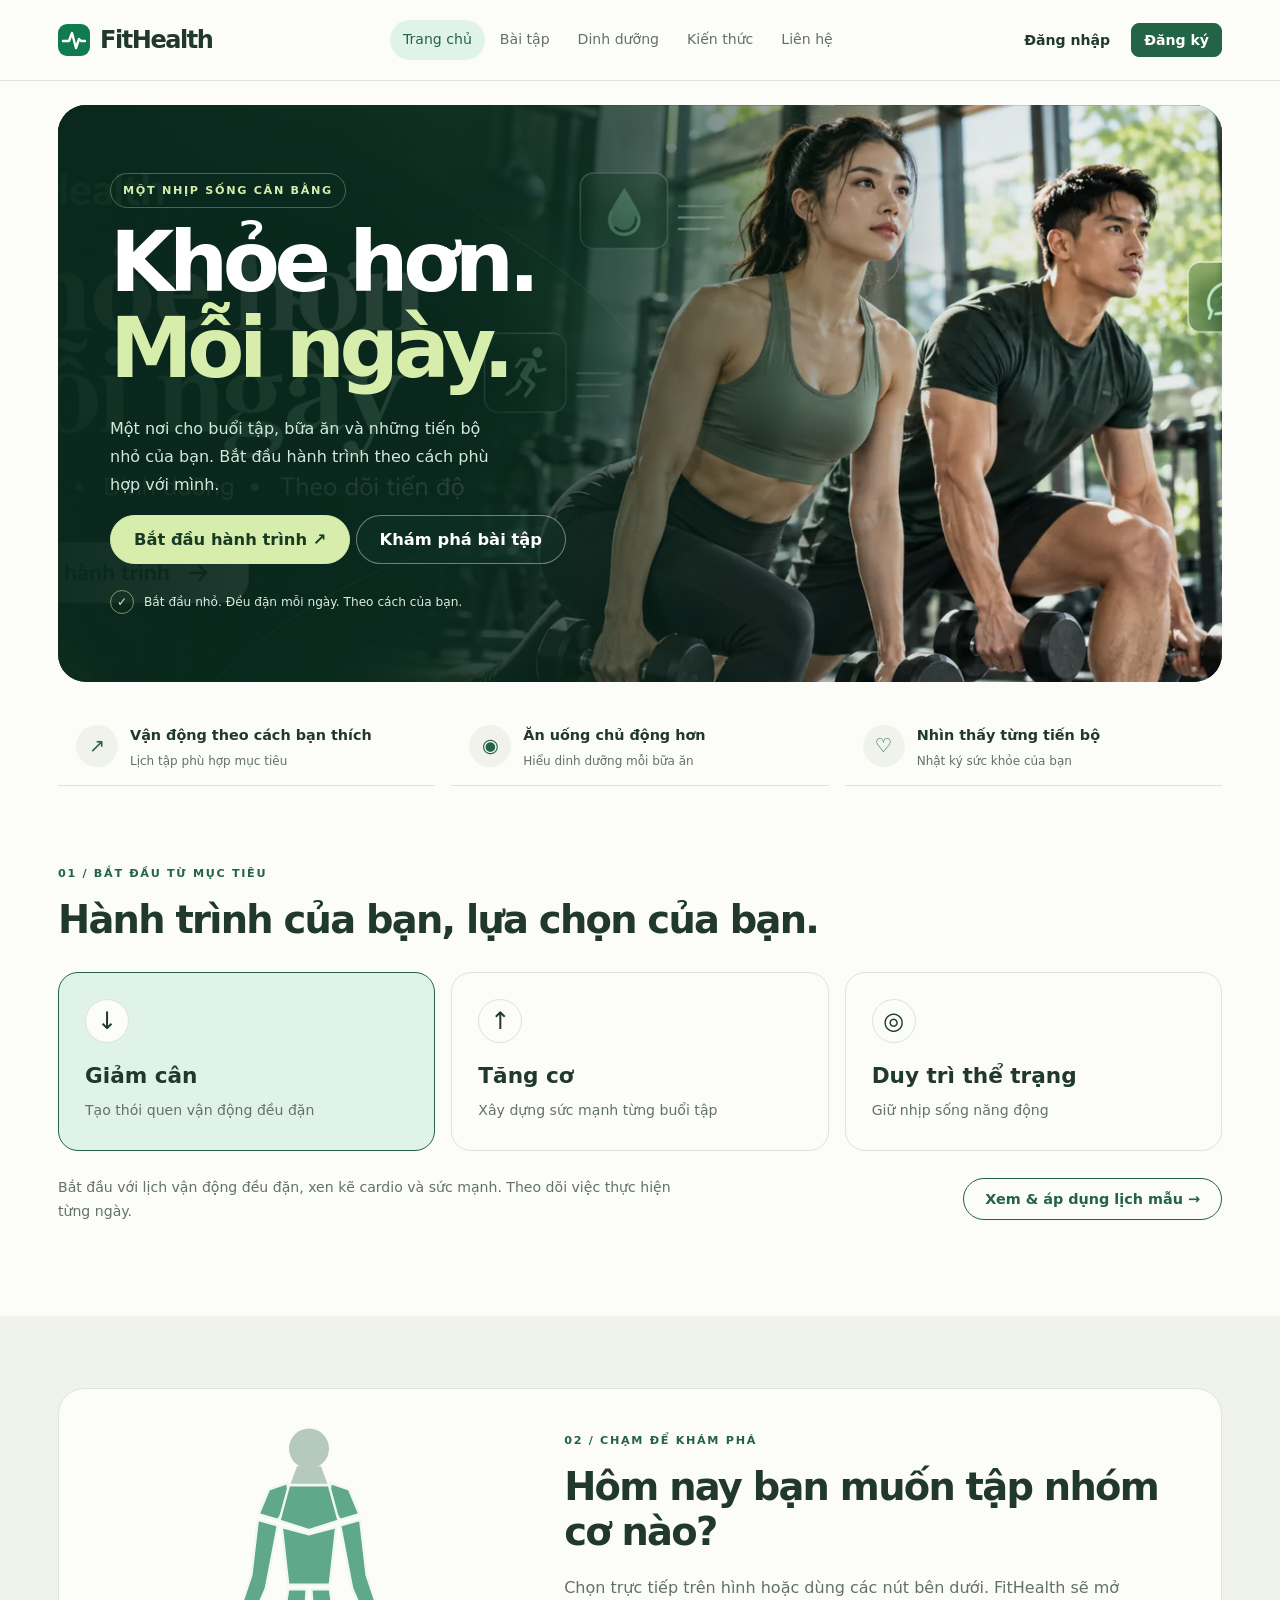
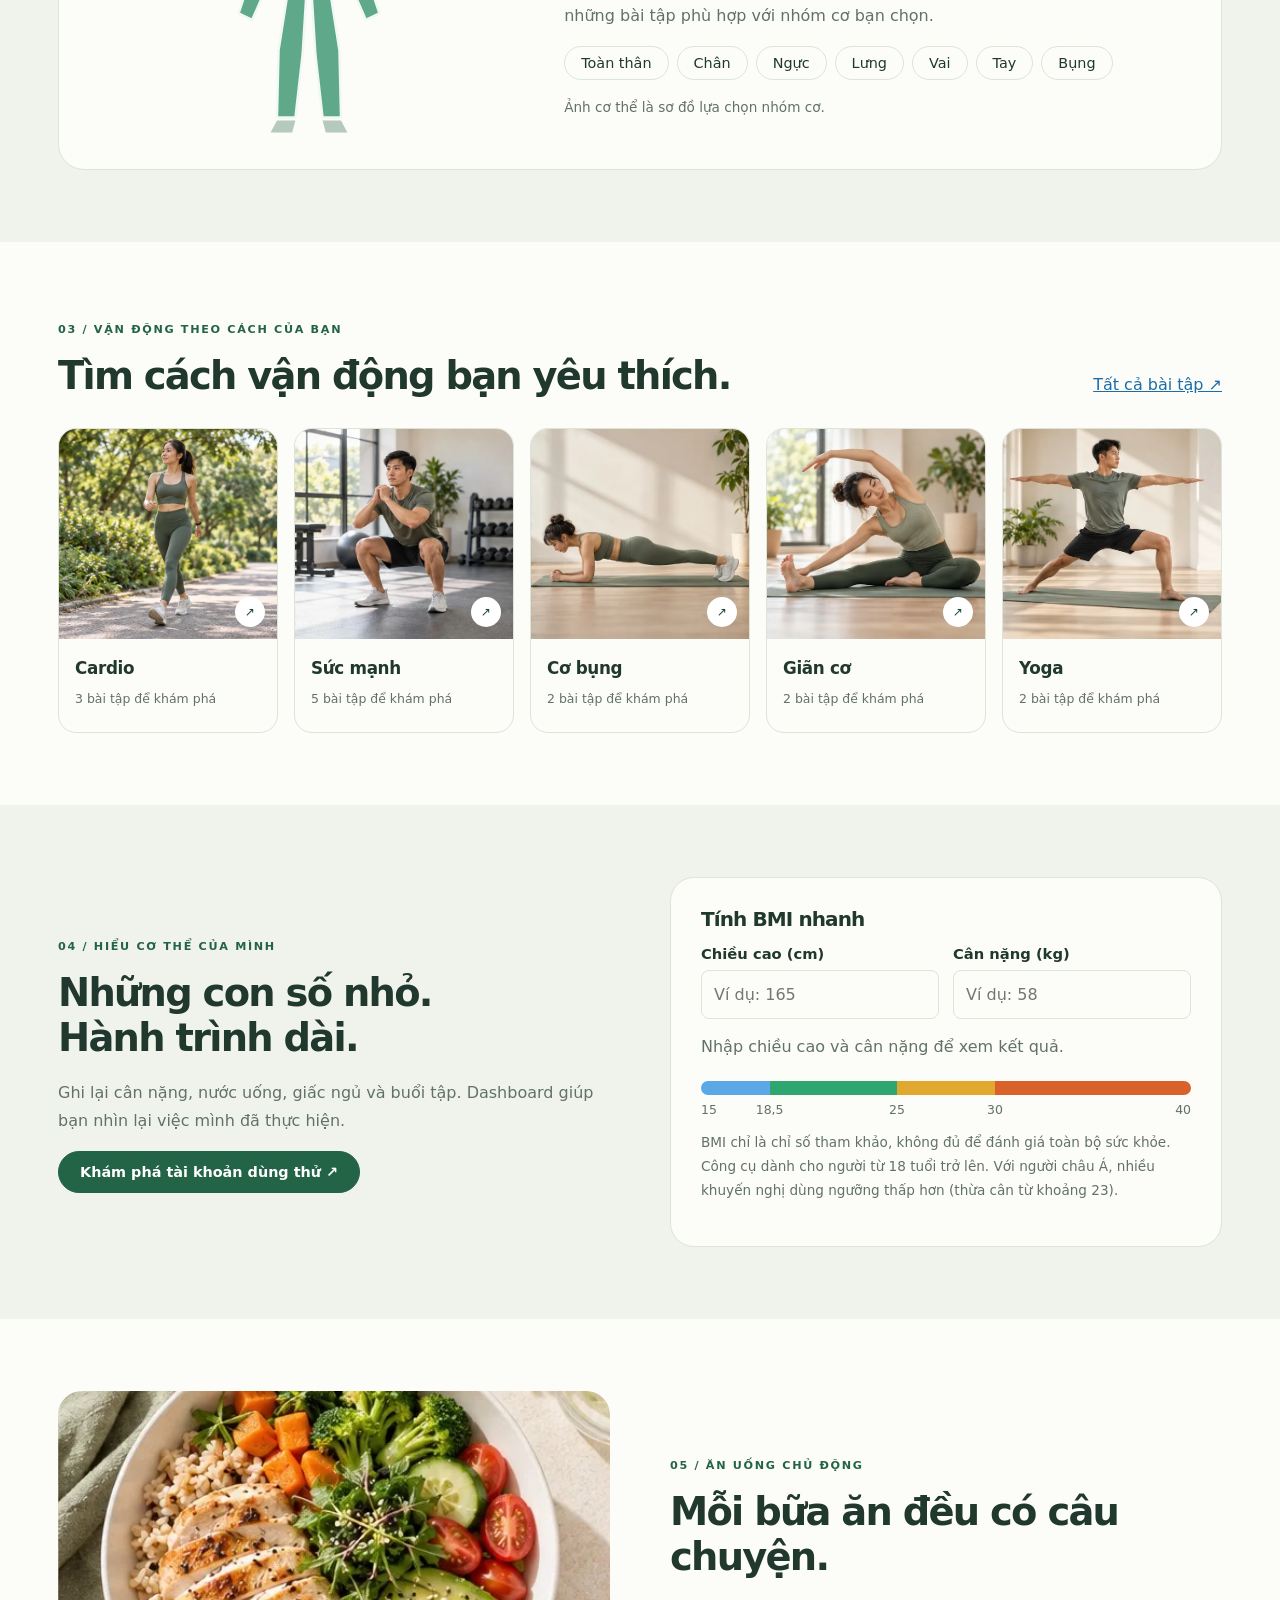
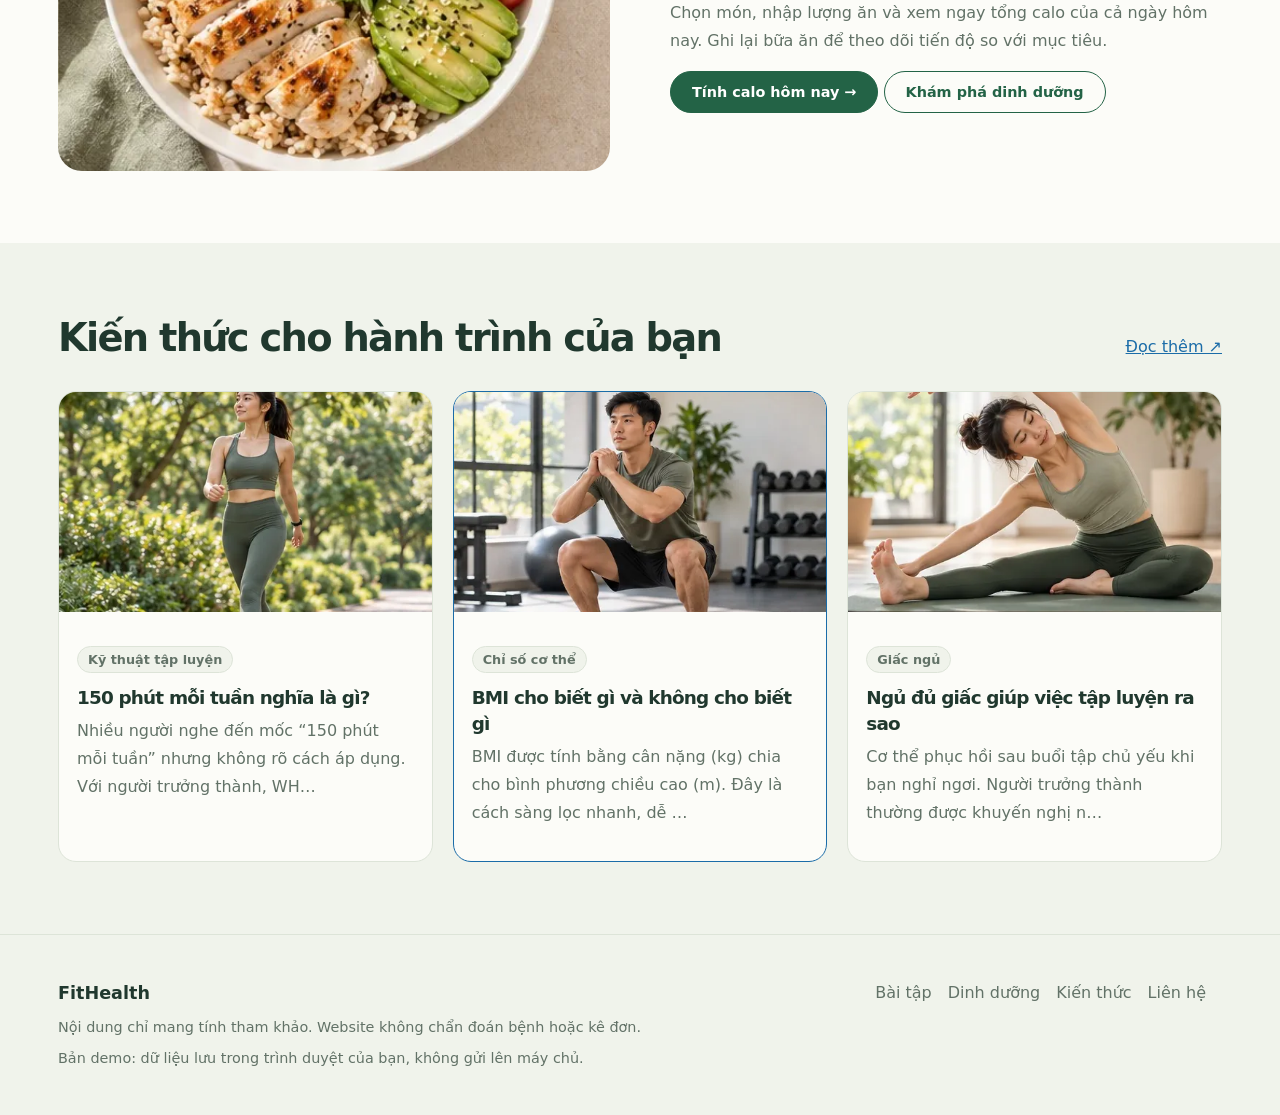
==== commit 00b392c2: "Redesign FitHealth and optimize image loading" ====
--- a/FitHealth/index.html
+++ b/FitHealth/index.html
@@ -4,9 +4,9 @@
 <meta charset="utf-8">
 <meta name="viewport" content="width=device-width, initial-scale=1, viewport-fit=cover">
 <title>FitHealth – Chăm sóc sức khỏe và thể hình</title>
-<link rel="preconnect" href="https://fonts.googleapis.com">
-<link rel="preconnect" href="https://fonts.gstatic.com" crossorigin>
-<link href="https://fonts.googleapis.com/css2?family=Be+Vietnam+Pro:wght@400;500;600&family=Bricolage+Grotesque:opsz,wght@12..96,600;12..96,800&display=swap" rel="stylesheet">
+<meta name="theme-color" content="#153f32">
+<meta name="description" content="FitHealth — lịch tập, dinh dưỡng và nhật ký sức khỏe cho một nhịp sống cân bằng.">
+<link rel="preload" as="image" href="assets/optimized/banner.webp" fetchpriority="high">
 <style>
 :root{
   --bg:#ffffff; --bg2:#f1f8f4; --ink:#12263a; --ink2:#51657a; --line:#d9e5df;
@@ -240,7 +240,7 @@
 footer a{color:var(--ink2);text-decoration:none;margin-right:16px}
 footer a:hover{color:var(--green)}
 
-body{background:var(--bg);line-height:1.7}.wrap{max-width:1240px}.top .wrap{min-height:76px}.btn{border-radius:99px}.pn,.tile,.stat{box-shadow:0 8px 30px rgba(16,60,39,.04)}.tile{transition:transform .2s,box-shadow .2s}.tile:hover{transform:translateY(-5px);box-shadow:0 16px 36px rgba(16,60,39,.12)}.photo-art{height:210px;background-image:url('assets/activities.png');background-size:300% 200%;background-repeat:no-repeat}.detail .photo-art{height:380px;border-radius:24px}.featurehero{position:relative;background:#073326;color:#fff;border-radius:28px;overflow:hidden;margin:24px auto 0;min-height:500px}.hero-photo{position:absolute;inset:0;background:url('assets/banner.png') center/cover;opacity:.48}.featurehero:after{content:'';position:absolute;inset:0;background:linear-gradient(90deg,#062b21 0%,rgba(6,43,33,.88) 40%,transparent 80%)}.hero-copy{position:relative;z-index:1;padding:64px 48px;max-width:620px}.hero-copy h1{font-size:clamp(2.5rem,5.5vw,4.5rem);letter-spacing:-.05em}.hero-copy p{color:#d3e8dc}.eyebrow{text-transform:uppercase;letter-spacing:.18em;font-size:.75rem;font-weight:600}.hero-copy .btn{background:#c5f29e;border-color:#c5f29e;color:#173b26}.hero-copy .btn.sec{background:transparent;color:white;border-color:#769b89}.goalgrid{display:grid;grid-template-columns:repeat(3,1fr);gap:20px}.goal-card{padding:28px;border:1px solid var(--line);border-radius:20px;background:var(--bg);text-align:left;color:var(--ink);cursor:pointer;font:inherit}.goal-card:hover,.goal-card.selected{border-color:var(--green);background:var(--green-t)}.goal-card b{display:block;font:800 1.4rem var(--f-disp);margin:14px 0}.goal-icon{font-size:2rem}.goal-summary{padding:20px 0;display:flex;align-items:center;justify-content:space-between;gap:20px;flex-wrap:wrap}.visual-panel{display:grid;grid-template-columns:.8fr 1.2fr;gap:32px;align-items:center;padding:32px;border-radius:24px;background:var(--bg2)}.muscle-map{height:380px;width:100%;max-width:300px;display:block;margin:auto}.muscle-map [data-muscle]{cursor:pointer;fill:#5fa88a;stroke:#f1f8f4;stroke-width:3;transition:fill .2s}.muscle-map [data-muscle]:hover,.muscle-map [data-muscle]:focus{fill:#d5b243;outline:none}.muscle-map [data-muscle].chosen{fill:#e5b845}.quickmetrics{display:grid;grid-template-columns:repeat(3,1fr);gap:20px}.ring{--progress:0;display:grid;place-items:center;width:116px;height:116px;border-radius:50%;background:conic-gradient(var(--green) calc(var(--progress)*1%),var(--line) 0);margin:12px auto}.ring:before{content:'';width:94px;height:94px;border-radius:50%;background:var(--bg);grid-area:1/1}.ring strong{position:relative;grid-area:1/1;font-size:1.25rem}.ringcard{text-align:center;padding:20px;border:1px solid var(--line);border-radius:20px}.timerface{font:800 4rem var(--f-disp);text-align:center;letter-spacing:-.04em;margin:20px 0}.weekgrid{display:grid;grid-template-columns:repeat(7,1fr);gap:8px;margin:20px 0}.daycard{padding:12px 8px;border:1px solid var(--line);border-radius:12px;font-size:.8rem;background:var(--bg2)}.daycard b{display:block;color:var(--green)}.numberpill{width:42px;height:42px;background:var(--green-t);border-radius:12px;display:grid;place-items:center;font-weight:800}.mealhero{height:240px;border-radius:18px;background-image:url('assets/activities.png');background-size:300% 200%;background-position:100% 100%;margin-bottom:18px}.tile .photo-art:after{content:'Khám phá ↗';position:relative;top:166px;left:14px;font-size:.75rem;background:white;color:#174632;border-radius:99px;padding:6px 12px}.sectionintro{max-width:600px;color:var(--ink2)}.post{border:1px solid var(--line);border-radius:18px;overflow:hidden;padding:0 0 18px}.post>h3,.post>p,.post>span,.post>small{margin-left:18px;margin-right:18px}.post .photo-art{height:170px;margin:0 0 16px}.post .photo-art:after{display:none}section.sec{padding:64px 0}.timeractions{display:flex;justify-content:center;gap:8px;flex-wrap:wrap}
+body{background:var(--bg);line-height:1.7}.wrap{max-width:1240px}.top .wrap{min-height:76px}.btn{border-radius:99px}.pn,.tile,.stat{box-shadow:0 8px 30px rgba(16,60,39,.04)}.tile{transition:transform .2s,box-shadow .2s}.tile:hover{transform:translateY(-5px);box-shadow:0 16px 36px rgba(16,60,39,.12)}.photo-art{height:210px;background-image:url('assets/optimized/activities.webp');background-size:300% 200%;background-repeat:no-repeat}.detail .photo-art{height:380px;border-radius:24px}.featurehero{position:relative;background:#073326;color:#fff;border-radius:28px;overflow:hidden;margin:24px auto 0;min-height:500px}.hero-photo{position:absolute;inset:0;background:url('assets/optimized/banner.webp') center/cover;opacity:.48}.featurehero:after{content:'';position:absolute;inset:0;background:linear-gradient(90deg,#062b21 0%,rgba(6,43,33,.88) 40%,transparent 80%)}.hero-copy{position:relative;z-index:1;padding:64px 48px;max-width:620px}.hero-copy h1{font-size:clamp(2.5rem,5.5vw,4.5rem);letter-spacing:-.05em}.hero-copy p{color:#d3e8dc}.eyebrow{text-transform:uppercase;letter-spacing:.18em;font-size:.75rem;font-weight:600}.hero-copy .btn{background:#c5f29e;border-color:#c5f29e;color:#173b26}.hero-copy .btn.sec{background:transparent;color:white;border-color:#769b89}.goalgrid{display:grid;grid-template-columns:repeat(3,1fr);gap:20px}.goal-card{padding:28px;border:1px solid var(--line);border-radius:20px;background:var(--bg);text-align:left;color:var(--ink);cursor:pointer;font:inherit}.goal-card:hover,.goal-card.selected{border-color:var(--green);background:var(--green-t)}.goal-card b{display:block;font:800 1.4rem var(--f-disp);margin:14px 0}.goal-icon{font-size:2rem}.goal-summary{padding:20px 0;display:flex;align-items:center;justify-content:space-between;gap:20px;flex-wrap:wrap}.visual-panel{display:grid;grid-template-columns:.8fr 1.2fr;gap:32px;align-items:center;padding:32px;border-radius:24px;background:var(--bg2)}.muscle-map{height:380px;width:100%;max-width:300px;display:block;margin:auto}.muscle-map [data-muscle]{cursor:pointer;fill:#5fa88a;stroke:#f1f8f4;stroke-width:3;transition:fill .2s}.muscle-map [data-muscle]:hover,.muscle-map [data-muscle]:focus{fill:#d5b243;outline:none}.muscle-map [data-muscle].chosen{fill:#e5b845}.quickmetrics{display:grid;grid-template-columns:repeat(3,1fr);gap:20px}.ring{--progress:0;display:grid;place-items:center;width:116px;height:116px;border-radius:50%;background:conic-gradient(var(--green) calc(var(--progress)*1%),var(--line) 0);margin:12px auto}.ring:before{content:'';width:94px;height:94px;border-radius:50%;background:var(--bg);grid-area:1/1}.ring strong{position:relative;grid-area:1/1;font-size:1.25rem}.ringcard{text-align:center;padding:20px;border:1px solid var(--line);border-radius:20px}.timerface{font:800 4rem var(--f-disp);text-align:center;letter-spacing:-.04em;margin:20px 0}.weekgrid{display:grid;grid-template-columns:repeat(7,1fr);gap:8px;margin:20px 0}.daycard{padding:12px 8px;border:1px solid var(--line);border-radius:12px;font-size:.8rem;background:var(--bg2)}.daycard b{display:block;color:var(--green)}.numberpill{width:42px;height:42px;background:var(--green-t);border-radius:12px;display:grid;place-items:center;font-weight:800}.mealhero{height:240px;border-radius:18px;background-image:url('assets/optimized/activities.webp');background-size:300% 200%;background-position:100% 100%;margin-bottom:18px}.tile .photo-art:after{content:'Khám phá ↗';position:relative;top:166px;left:14px;font-size:.75rem;background:white;color:#174632;border-radius:99px;padding:6px 12px}.sectionintro{max-width:600px;color:var(--ink2)}.post{border:1px solid var(--line);border-radius:18px;overflow:hidden;padding:0 0 18px}.post>h3,.post>p,.post>span,.post>small{margin-left:18px;margin-right:18px}.post .photo-art{height:170px;margin:0 0 16px}.post .photo-art:after{display:none}section.sec{padding:64px 0}.timeractions{display:flex;justify-content:center;gap:8px;flex-wrap:wrap}
 @media(max-width:760px){.hero-copy{padding:42px 24px}.featurehero{min-height:450px}.hero-photo{background-position:65% center}.goalgrid,.quickmetrics{grid-template-columns:1fr}.visual-panel{grid-template-columns:1fr;padding:24px}.weekgrid{grid-template-columns:repeat(2,1fr)}.detail .photo-art{height:270px}.featurehero{margin-top:14px}.nav a{font-size:.88rem}}
 
 /* calo + ảnh */
@@ -248,7 +248,7 @@
 .calnum{display:flex;align-items:baseline;gap:10px;flex-wrap:wrap;margin:6px 0 10px}.calnum b{font:800 2.6rem var(--f-disp);letter-spacing:-.03em}
 .calsplit{display:grid;gap:8px}.calrow{display:grid;grid-template-columns:92px 1fr 84px;gap:12px;align-items:center;font-size:.9rem}.calrow b{text-align:right;font-weight:600}
 .calcard .macro{margin:14px 0 0}
-.mealhero{background-image:url('assets/photos/meal.jpg');background-size:cover;background-position:center;height:320px;border-radius:24px}
+.mealhero{background-image:url('assets/optimized/meal.webp');background-size:cover;background-position:center;height:320px;border-radius:24px}
 #main .pn>.mealhero{height:170px;background-position:center 35%}
 .post{transition:transform .2s,box-shadow .2s;background:var(--bg)}.post:hover{transform:translateY(-4px);box-shadow:0 14px 32px rgba(16,60,39,.12)}
 .post .photo-art{height:190px;border-radius:0}
@@ -262,6 +262,20 @@
 
 .tile .photo-art{position:relative}
 .tile .photo-art:after{position:absolute;top:auto;bottom:12px;left:12px}
+
+/* Refreshed visual system: local fonts and lightweight photography. */
+:root{--f-body:system-ui,-apple-system,"Segoe UI",sans-serif;--f-disp:var(--f-body);--green:#236346;--green-h:#174c34;--bg:#fcfcf8;--bg2:#f0f3eb;--ink:#20382e;--ink2:#627267;--line:#dde4d8}
+.wrap{max-width:1220px;padding-inline:28px}h1,h2,h3{letter-spacing:-.045em}h2{font-size:clamp(1.65rem,3vw,2.5rem);line-height:1.18}p{line-height:1.75}
+.burger{display:none}.top{background:var(--bg)}.top .wrap{min-height:80px}.logo{letter-spacing:-.06em;font-size:1.5rem}.nav{justify-content:center;gap:2px}.nav a{font-size:.88rem;border-radius:99px;padding:8px 13px}.nav a[aria-current="page"]{background:var(--green-t)}
+.btn{padding:11px 21px;font-size:.9rem;transition:background .18s,box-shadow .18s}.btn:active{transform:translateY(1px)}.btn.lg{padding:14px 23px}.eyebrow{font-size:.7rem;letter-spacing:.15em;font-weight:700;display:inline-block;margin-bottom:14px}
+.featurehero{margin-top:24px;min-height:570px;border-radius:28px;background:#153f32;isolation:isolate}.hero-photo{opacity:1;background-position:70% center}.featurehero:after{z-index:0;background:linear-gradient(90deg,rgba(10,40,29,.97),rgba(10,40,29,.85) 38%,rgba(10,40,29,.08) 78%)}.hero-copy{padding:68px 52px;max-width:650px}.hero-copy h1{font-size:clamp(3.2rem,6.5vw,5.5rem);font-weight:650;line-height:1.03;letter-spacing:-.065em;margin:12px 0 24px}.hero-copy h1 em{font-style:normal;color:#d6edab}.hero-copy p{font-size:1rem;max-width:390px}.hero-copy .eyebrow{color:#d6edab;border:1px solid #a9c69b66;border-radius:99px;padding:7px 12px;margin:0}.hero-copy .cta{gap:12px}.hero-copy .btn{background:#d6edab;border-color:#d6edab}.hero-copy .btn.sec{background:#153f3244;border-color:#ffffff66}.hero-note{display:flex;align-items:center;gap:10px;margin-top:26px;color:#dfebdf;font-size:.76rem}.hero-note span{display:grid;place-items:center;width:24px;height:24px;border:1px solid #d6edab88;border-radius:50%;color:#d6edab}
+.wellness-strip{display:grid;grid-template-columns:repeat(3,1fr);padding:25px 0 0;gap:16px}.wellness-strip div{display:flex;gap:12px;align-items:center;padding:14px 18px;border-bottom:1px solid var(--line)}.wellness-strip b{font-size:.9rem}.wellness-strip small{display:block;color:var(--ink2);font-size:.75rem;margin-top:2px}.strip-icon{width:42px;height:42px;border-radius:50%;background:var(--bg2);display:grid;place-items:center;font-size:1.2rem;color:var(--green);flex-shrink:0}
+section.sec{padding:72px 0}.shead{margin-bottom:30px}.goalgrid{gap:16px}.goal-card{padding:26px;text-align:left;border-radius:20px;box-shadow:none;transition:border-color .18s,background .18s}.goal-card.selected{background:var(--green-t);border-color:var(--green)}.goal-card b{font-size:1.35rem;margin:20px 0 8px}.goal-icon{display:grid;place-items:center;width:44px;height:44px;border-radius:50%;border:1px solid var(--line);font-size:1.5rem;background:var(--bg)}.goal-card .muted{font-size:.88rem}.goal-summary{gap:22px;padding-top:24px}.goal-summary p{max-width:620px;color:var(--ink2);font-size:.88rem}.visual-panel{padding:30px 46px;gap:52px;background:var(--bg);border:1px solid var(--line);border-radius:26px}.muscle-map{height:320px}.chips{gap:8px}.chip{border-radius:99px;padding:8px 16px}.tiles{grid-template-columns:repeat(5,minmax(0,1fr));gap:16px}.tile{border-radius:18px;box-shadow:none;background:var(--bg);overflow:hidden}.tile .photo-art{height:210px}.tile .tb{padding:20px 16px}.tile .tb h3{font-size:1.05rem;letter-spacing:-.02em}.tile .tb .muted{font-size:.78rem}.tile .photo-art:after{content:'↗';width:30px;height:30px;display:grid;place-items:center;padding:0;left:auto;right:12px;bottom:12px}.two{align-items:center;gap:60px}.bmi-panel{padding:30px;border-radius:24px;background:var(--bg);border:1px solid var(--line)}.mealhero{height:380px;margin:0;border-radius:24px}.post{box-shadow:none;text-decoration:none;color:var(--ink)}.post .photo-art{height:220px}.post h3{line-height:1.4}.post .tag{margin-top:18px}.pn,.stat,.ringcard{border-radius:18px;box-shadow:none}input:focus,select:focus,textarea:focus{outline:2px solid var(--green);outline-offset:2px}.auth{padding-block:48px}.auth .pn{border-radius:24px}footer{padding-block:44px}
+@media(min-width:861px) and (max-width:1050px){.nav a{padding:8px}.top .wrap{gap:10px}.logo{font-size:1.25rem}.acts{gap:2px}}
+@media(max-width:860px){.burger{display:inline-flex}.top .wrap{min-height:68px}.nav{align-items:stretch}.top.open .nav{gap:4px}.top.open .acts{padding-top:8px}.tiles{grid-template-columns:repeat(3,minmax(0,1fr))}.two{gap:30px}}
+@media(max-width:600px){.wrap{padding-inline:18px}.featurehero{margin-top:12px;border-radius:22px;min-height:570px}.hero-copy{padding:38px 24px;max-width:100%}.hero-copy h1{font-size:3.5rem}.hero-copy p{font-size:.93rem;max-width:290px}.hero-photo{background-position:62% center}.featurehero:after{background:linear-gradient(90deg,rgba(10,40,29,.95),rgba(10,40,29,.64)),linear-gradient(0deg,rgba(10,40,29,.5),transparent)}.hero-copy .cta{align-items:stretch;flex-direction:column;max-width:260px}.wellness-strip{grid-template-columns:1fr;gap:0;padding-top:12px}.wellness-strip div{padding:12px 4px}.wellness-strip small{display:inline;margin-left:8px}.strip-icon{width:34px;height:34px}.goalgrid{grid-template-columns:1fr}.goal-card{padding:22px}.goal-card b{margin-top:14px}.goal-summary .btn{width:100%}.visual-panel{padding:24px;gap:24px}.muscle-map{height:260px}.tiles{grid-template-columns:repeat(2,minmax(0,1fr));gap:12px}.tile .photo-art{height:170px}.tile .tb{padding:16px 12px}.tile:last-child{grid-column:1/-1}.tile:last-child .photo-art{height:210px}section.sec{padding:46px 0}.mealhero{height:280px}.shead{gap:16px}.bmi-panel{padding:22px}.hero-note{font-size:.7rem}.cols3{grid-template-columns:1fr}.calrow{gap:8px}}
+@media(prefers-reduced-motion:reduce){*,*::before,*::after{scroll-behavior:auto!important;transition:none!important;animation:none!important}.tile:hover,.post:hover{transform:none}}
+
 </style>
 </head>
 <body>
@@ -453,7 +467,7 @@
 }
 const PHOTO={'Cardio':['walk','center 22%'],'Sức mạnh':['squat','center 28%'],'Cơ bụng':['plank','center 62%'],'Giãn cơ':['stretch','center 48%'],'Yoga':['yoga','center 32%'],'Ăn uống':['meal','center']};
 const ARTCAT={'Kỹ thuật tập luyện':'Cardio','Chỉ số cơ thể':'Sức mạnh','Giấc ngủ':'Giãn cơ','Dinh dưỡng':'Ăn uống','Thói quen sinh hoạt':'Yoga'};
-function art(cat){const ph=PHOTO[cat]||PHOTO['Cardio'];return `<div class="art photo-art" style="background-image:url('assets/photos/${ph[0]}.jpg');background-size:cover;background-position:${ph[1]}" role="img" aria-label="Ảnh minh họa: ${esc(cat)}"></div>`;}
+function art(cat){const ph=PHOTO[cat]||PHOTO['Cardio'];return `<div class="art photo-art" style="background-image:url('assets/optimized/${ph[0]}.webp');background-size:cover;background-position:${ph[1]}" role="img" aria-label="Ảnh minh họa: ${esc(cat)}"></div>`;}
 const artFor=c=>art(ARTCAT[c]||'Cardio');
 function lineChart(pts,o={}){
   if(pts.length<2)return'<p class="muted">Cần ít nhất 2 lần ghi cân nặng để vẽ biểu đồ.</p>';
@@ -1086,10 +1100,10 @@
 const goalText={'Giảm cân':'Bắt đầu với lịch vận động đều đặn, xen kẽ cardio và sức mạnh. Theo dõi việc thực hiện từng ngày.','Tăng cơ':'Lịch mẫu ưu tiên sức mạnh, ghi số hiệp và số lần thực tế để theo dõi tiến bộ.','Duy trì thể trạng':'Kết hợp đi bộ, sức mạnh và giãn cơ để xây dựng thói quen vận động.'};
 function bodyMap(){return `<svg class="muscle-map" viewBox="0 0 240 400" aria-label="Chọn nhóm cơ trên hình cơ thể"><circle cx="120" cy="37" r="25" fill="#b6c9bd"/><path d="M105 59h30l8 22h-46z" fill="#b6c9bd"/><path data-muscle="Vai" role="button" tabindex="0" aria-label="Chọn cơ vai" d="M93 80L70 88 57 119 81 126 96 107z M147 80L170 88 183 119 159 126 144 107z"/><path data-muscle="Ngực" role="button" tabindex="0" aria-label="Chọn cơ ngực" d="M95 83h50l12 44-37 12-37-12z"/><path data-muscle="Bụng" role="button" tabindex="0" aria-label="Chọn cơ bụng" d="M86 135l34 9 34-9-8 72H94z"/><path data-muscle="Tay" role="button" tabindex="0" aria-label="Chọn cơ tay" d="M56 126l25 7-15 79-17 39-17-8 16-48z M184 126l-25 7 15 79 17 39 17-8-16-48z"/><path data-muscle="Chân" role="button" tabindex="0" aria-label="Chọn cơ chân" d="M94 213h23l-5 81-9 79H80l2-84z M123 213h23l12 76 2 84h-23l-9-79z"/><path d="M80 377h23l-4 15H72z M137 377h23l8 15h-27z" fill="#b6c9bd"/></svg>`}
 viewHome=function(){const u=me(),cta=u?(u.role==='admin'?'/quan-tri':'/tai-khoan'):'/dang-ky';post=()=>{updBmi('hb');$('#hbh').oninput=$('#hbw').oninput=()=>updBmi('hb')};return `
-<div class="wrap"><section class="featurehero"><div class="hero-photo" aria-hidden="true"></div><div class="hero-copy"><span class="eyebrow">Your everyday wellness companion</span><h1>Khỏe hơn.<br>Mỗi ngày.</h1><p>Một nơi cho buổi tập, bữa ăn và những tiến bộ nhỏ của bạn. Bắt đầu hành trình theo cách phù hợp với mình.</p><div class="cta"><a class="btn lg" href="#${cta}">Bắt đầu hành trình ↗</a> <a class="btn sec lg" href="#/bai-tap">Khám phá bài tập</a></div><p style="margin-top:24px;font-size:.82rem">Lịch tập · Dinh dưỡng · Theo dõi tiến độ</p></div></section></div>
-<section class="sec"><div class="wrap"><span class="eyebrow" style="color:var(--green)">01 / Bắt đầu từ mục tiêu</span><div class="shead"><h2>Hành trình của bạn, lựa chọn của bạn.</h2></div><div class="goalgrid">${GOALS.map((g,i)=>`<button class="goal-card ${g===chosenGoal?'selected':''}" aria-pressed="${g===chosenGoal}" onclick="App.chooseGoal('${g}')"><span class="goal-icon">${['↘','↗','◎'][i]}</span><b>${g}</b><span class="muted">${['Tạo thói quen vận động đều đặn','Xây dựng sức mạnh từng buổi tập','Giữ nhịp sống năng động'][i]}</span></button>`).join('')}</div><div class="goal-summary"><p id="goaldesc" style="margin:0">${goalText[chosenGoal]}</p><button class="btn sec" onclick="App.applyTemplate()">Xem & áp dụng lịch mẫu →</button></div></div></section>
+<div class="wrap"><section class="featurehero"><div class="hero-photo" aria-hidden="true"></div><div class="hero-copy"><span class="eyebrow">Một nhịp sống cân bằng</span><h1>Khỏe hơn.<br><em>Mỗi ngày.</em></h1><p>Một nơi cho buổi tập, bữa ăn và những tiến bộ nhỏ của bạn. Bắt đầu hành trình theo cách phù hợp với mình.</p><div class="cta"><a class="btn lg" href="#${cta}">Bắt đầu hành trình ↗</a> <a class="btn sec lg" href="#/bai-tap">Khám phá bài tập</a></div><div class="hero-note"><span>✓</span> Bắt đầu nhỏ. Đều đặn mỗi ngày. Theo cách của bạn.</div></div></section><div class="wellness-strip"><div><span class="strip-icon">↗</span><section><b>Vận động theo cách bạn thích</b><small>Lịch tập phù hợp mục tiêu</small></section></div><div><span class="strip-icon">◉</span><section><b>Ăn uống chủ động hơn</b><small>Hiểu dinh dưỡng mỗi bữa ăn</small></section></div><div><span class="strip-icon">♡</span><section><b>Nhìn thấy từng tiến bộ</b><small>Nhật ký sức khỏe của bạn</small></section></div></div></div>
+<section class="sec"><div class="wrap"><span class="eyebrow" style="color:var(--green)">01 / Bắt đầu từ mục tiêu</span><div class="shead"><h2>Hành trình của bạn, lựa chọn của bạn.</h2></div><div class="goalgrid">${GOALS.map((g,i)=>`<button class="goal-card ${g===chosenGoal?'selected':''}" aria-pressed="${g===chosenGoal}" onclick="App.chooseGoal('${g}')"><span class="goal-icon">${['↓','↑','◎'][i]}</span><b>${g}</b><span class="muted">${['Tạo thói quen vận động đều đặn','Xây dựng sức mạnh từng buổi tập','Giữ nhịp sống năng động'][i]}</span></button>`).join('')}</div><div class="goal-summary"><p id="goaldesc" style="margin:0">${goalText[chosenGoal]}</p><button class="btn sec" onclick="App.applyTemplate()">Xem & áp dụng lịch mẫu →</button></div></div></section>
 <section class="sec alt"><div class="wrap"><div class="visual-panel"><div>${bodyMap()}</div><div><span class="eyebrow" style="color:var(--green)">02 / Chạm để khám phá</span><h2>Hôm nay bạn muốn tập nhóm cơ nào?</h2><p class="sectionintro">Chọn trực tiếp trên hình hoặc dùng các nút bên dưới. FitHealth sẽ mở những bài tập phù hợp với nhóm cơ bạn chọn.</p><div class="chips">${MUSCLES.map(m=>`<button class="chip" onclick="App.pickMuscle('${m}')">${m}</button>`).join('')}</div><p class="fine">Ảnh cơ thể là sơ đồ lựa chọn nhóm cơ.</p></div></div></div></section>
-<section class="sec"><div class="wrap"><div class="shead"><div><span class="eyebrow" style="color:var(--green)">03 / Move your way</span><h2>Tìm cách vận động bạn yêu thích.</h2></div><a href="#/bai-tap">Tất cả bài tập ↗</a></div><div class="tiles">${CATS.map(c=>`<a class="tile" href="#/bai-tap" onclick="App.exf('cat','${c}')">${art(c)}<div class="tb"><h3>${c}</h3><span class="muted">${DB.exercises.filter(e=>e.cat===c&&e.active).length} bài tập để khám phá</span></div></a>`).join('')}</div></div></section>
+<section class="sec"><div class="wrap"><div class="shead"><div><span class="eyebrow" style="color:var(--green)">03 / Vận động theo cách của bạn</span><h2>Tìm cách vận động bạn yêu thích.</h2></div><a href="#/bai-tap">Tất cả bài tập ↗</a></div><div class="tiles">${CATS.map(c=>`<a class="tile" href="#/bai-tap" onclick="App.exf('cat','${c}')">${art(c)}<div class="tb"><h3>${c}</h3><span class="muted">${DB.exercises.filter(e=>e.cat===c&&e.active).length} bài tập để khám phá</span></div></a>`).join('')}</div></div></section>
 <section class="sec alt"><div class="wrap two"><div><span class="eyebrow" style="color:var(--green)">04 / Hiểu cơ thể của mình</span><h2>Những con số nhỏ.<br>Hành trình dài.</h2><p class="sectionintro">Ghi lại cân nặng, nước uống, giấc ngủ và buổi tập. Dashboard giúp bạn nhìn lại việc mình đã thực hiện.</p><a class="btn" href="#/dang-nhap">Khám phá tài khoản dùng thử ↗</a></div><div class="bmi-panel"><h2>Tính BMI nhanh</h2>${bmiBox('hb')}<p class="fine">${esc(BMI_NOTE)}</p></div></div></section>
 <section class="sec"><div class="wrap two"><div class="mealhero" role="img" aria-label="Bữa ăn minh họa gồm cơm, thịt gà và rau"></div><div><span class="eyebrow" style="color:var(--green)">05 / Ăn uống chủ động</span><h2>Mỗi bữa ăn đều có câu chuyện.</h2><p class="sectionintro">Chọn món, nhập lượng ăn và xem ngay tổng calo của cả ngày hôm nay. Ghi lại bữa ăn để theo dõi tiến độ so với mục tiêu.</p><div class="cta"><a class="btn" href="#/dinh-duong">Tính calo hôm nay →</a> <a class="btn sec" href="#/dinh-duong">Khám phá dinh dưỡng</a></div></div></div></section>
 <section class="sec alt"><div class="wrap"><div class="shead"><h2>Kiến thức cho hành trình của bạn</h2><a href="#/kien-thuc">Đọc thêm ↗</a></div><div class="cols3">${DB.articles.filter(a=>a.status==='Đã xuất bản').slice(0,3).map((a,i)=>`<a class="post" href="#/kien-thuc/${a.id}">${artFor(a.category)}<span class="tag">${esc(a.category)}</span><h3 style="margin-top:12px">${esc(a.title)}</h3><p class="muted">${esc(a.content.slice(0,100))}…</p></a>`).join('')}</div></div></section>`};
